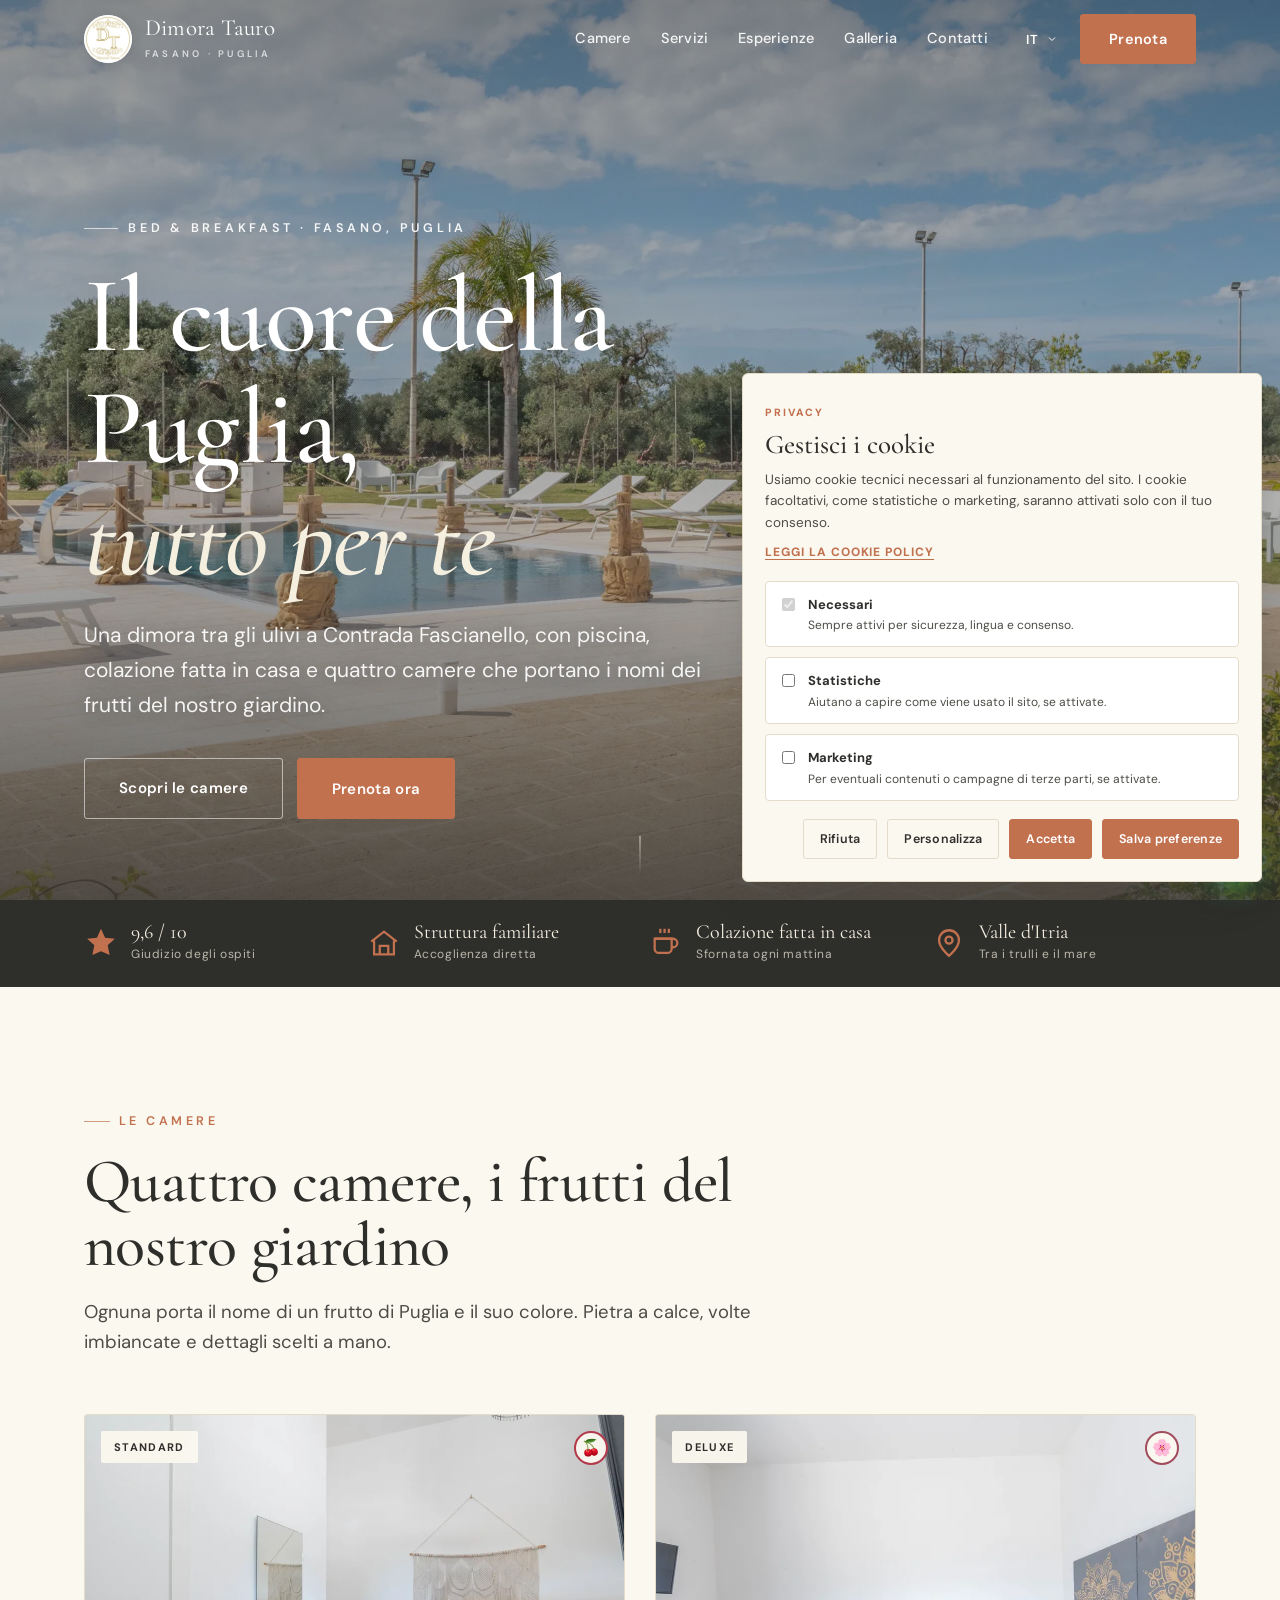
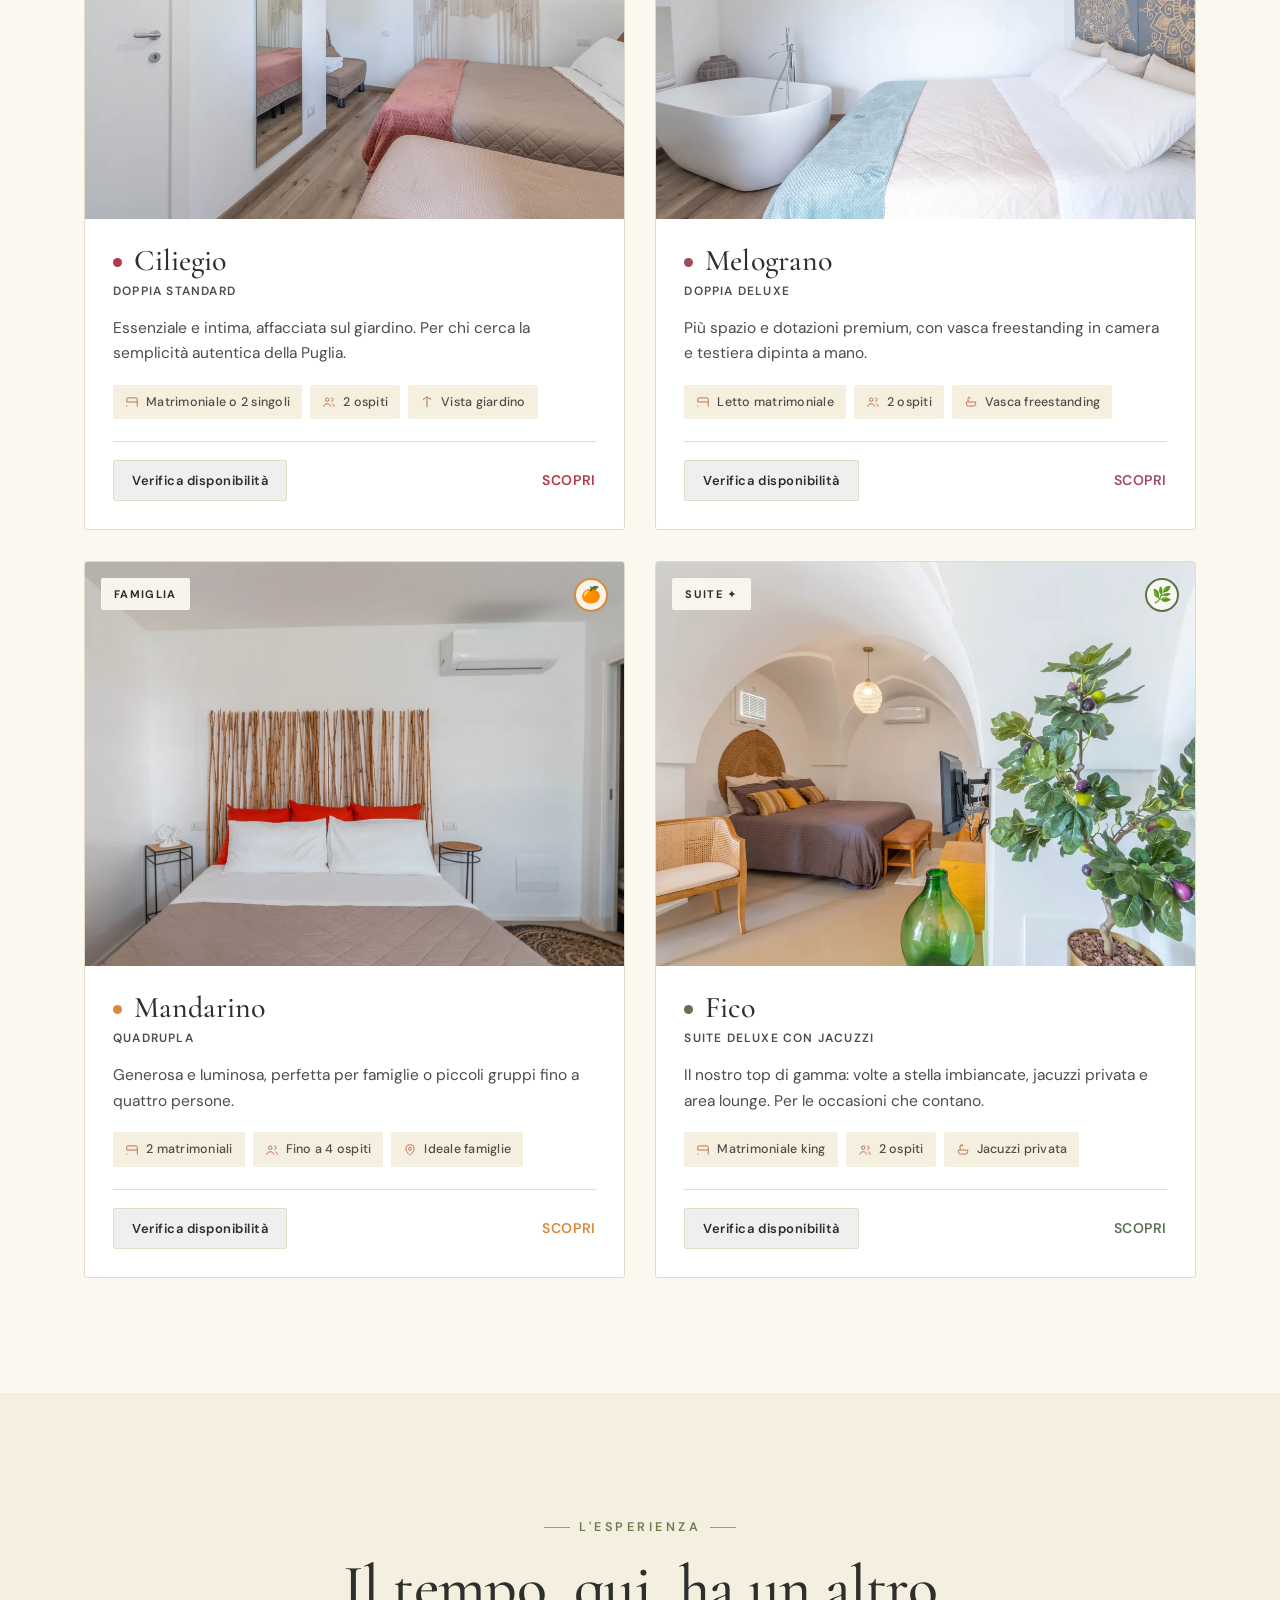
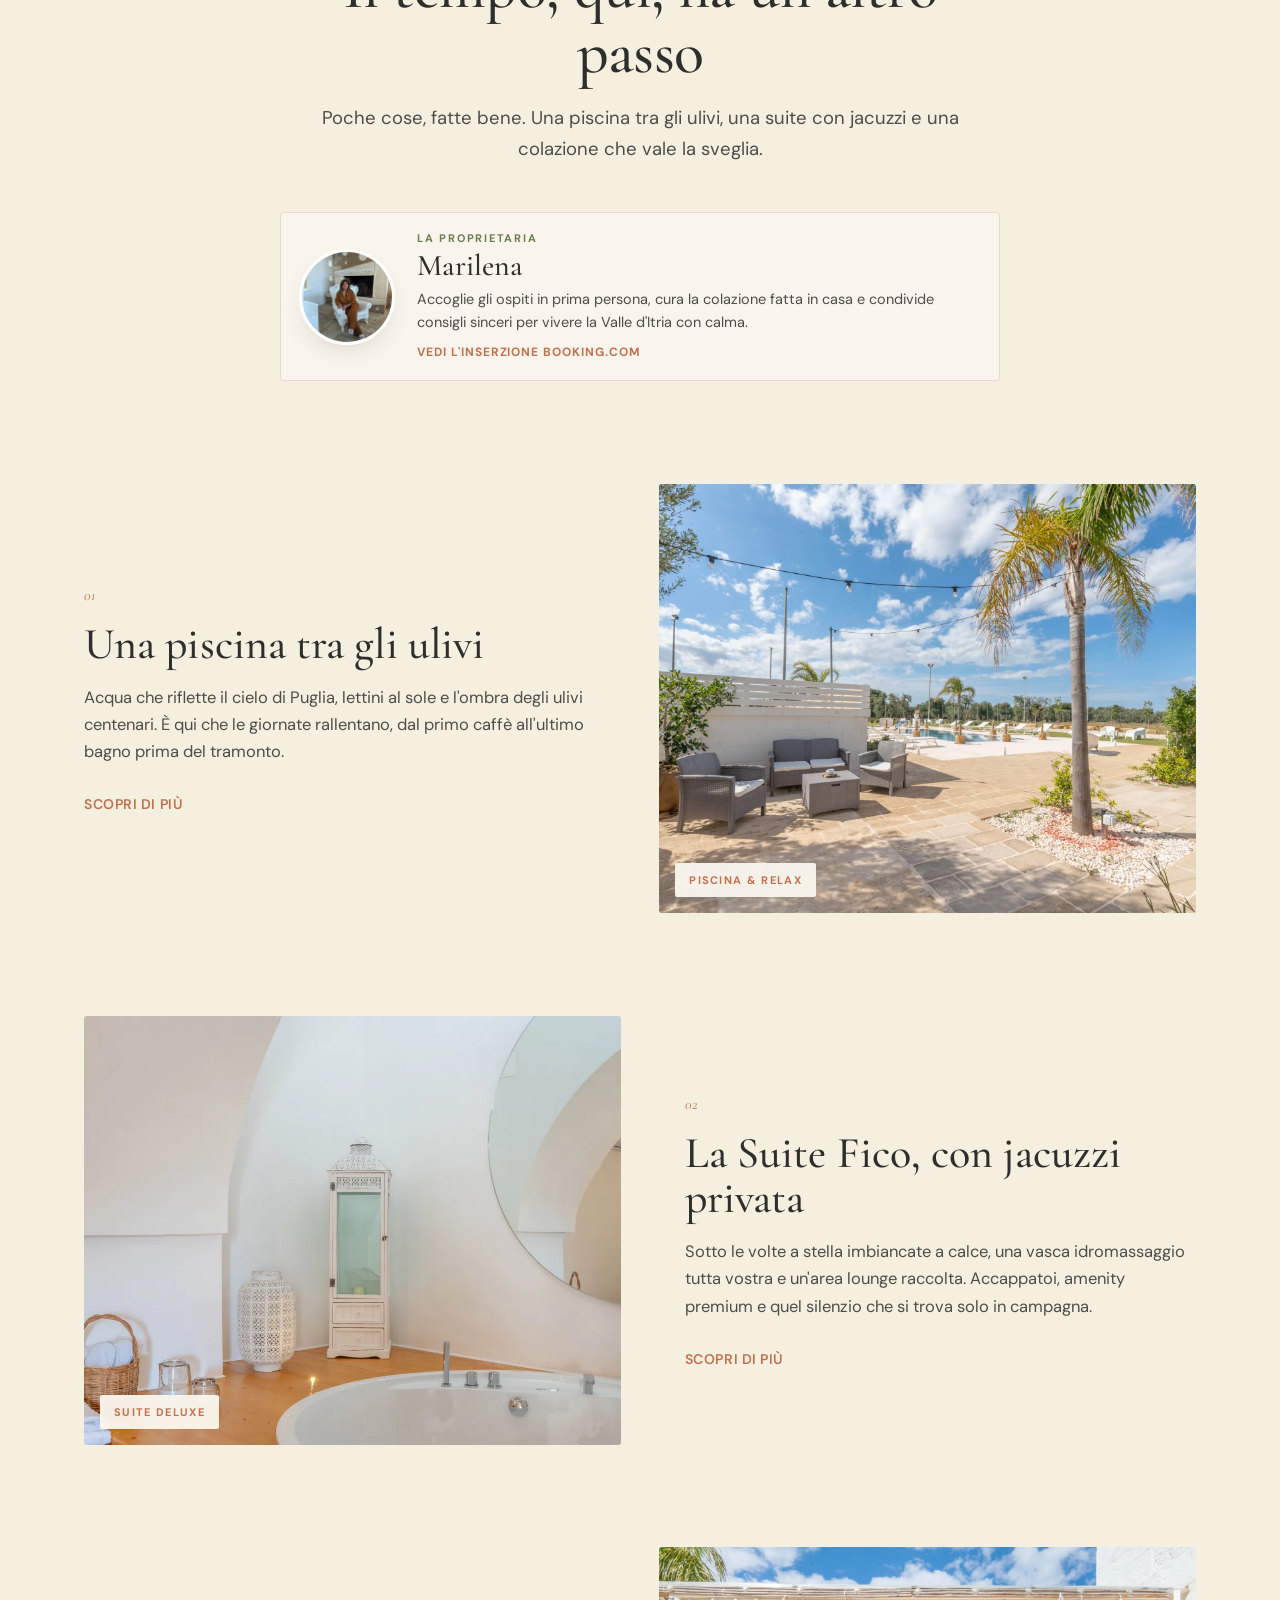
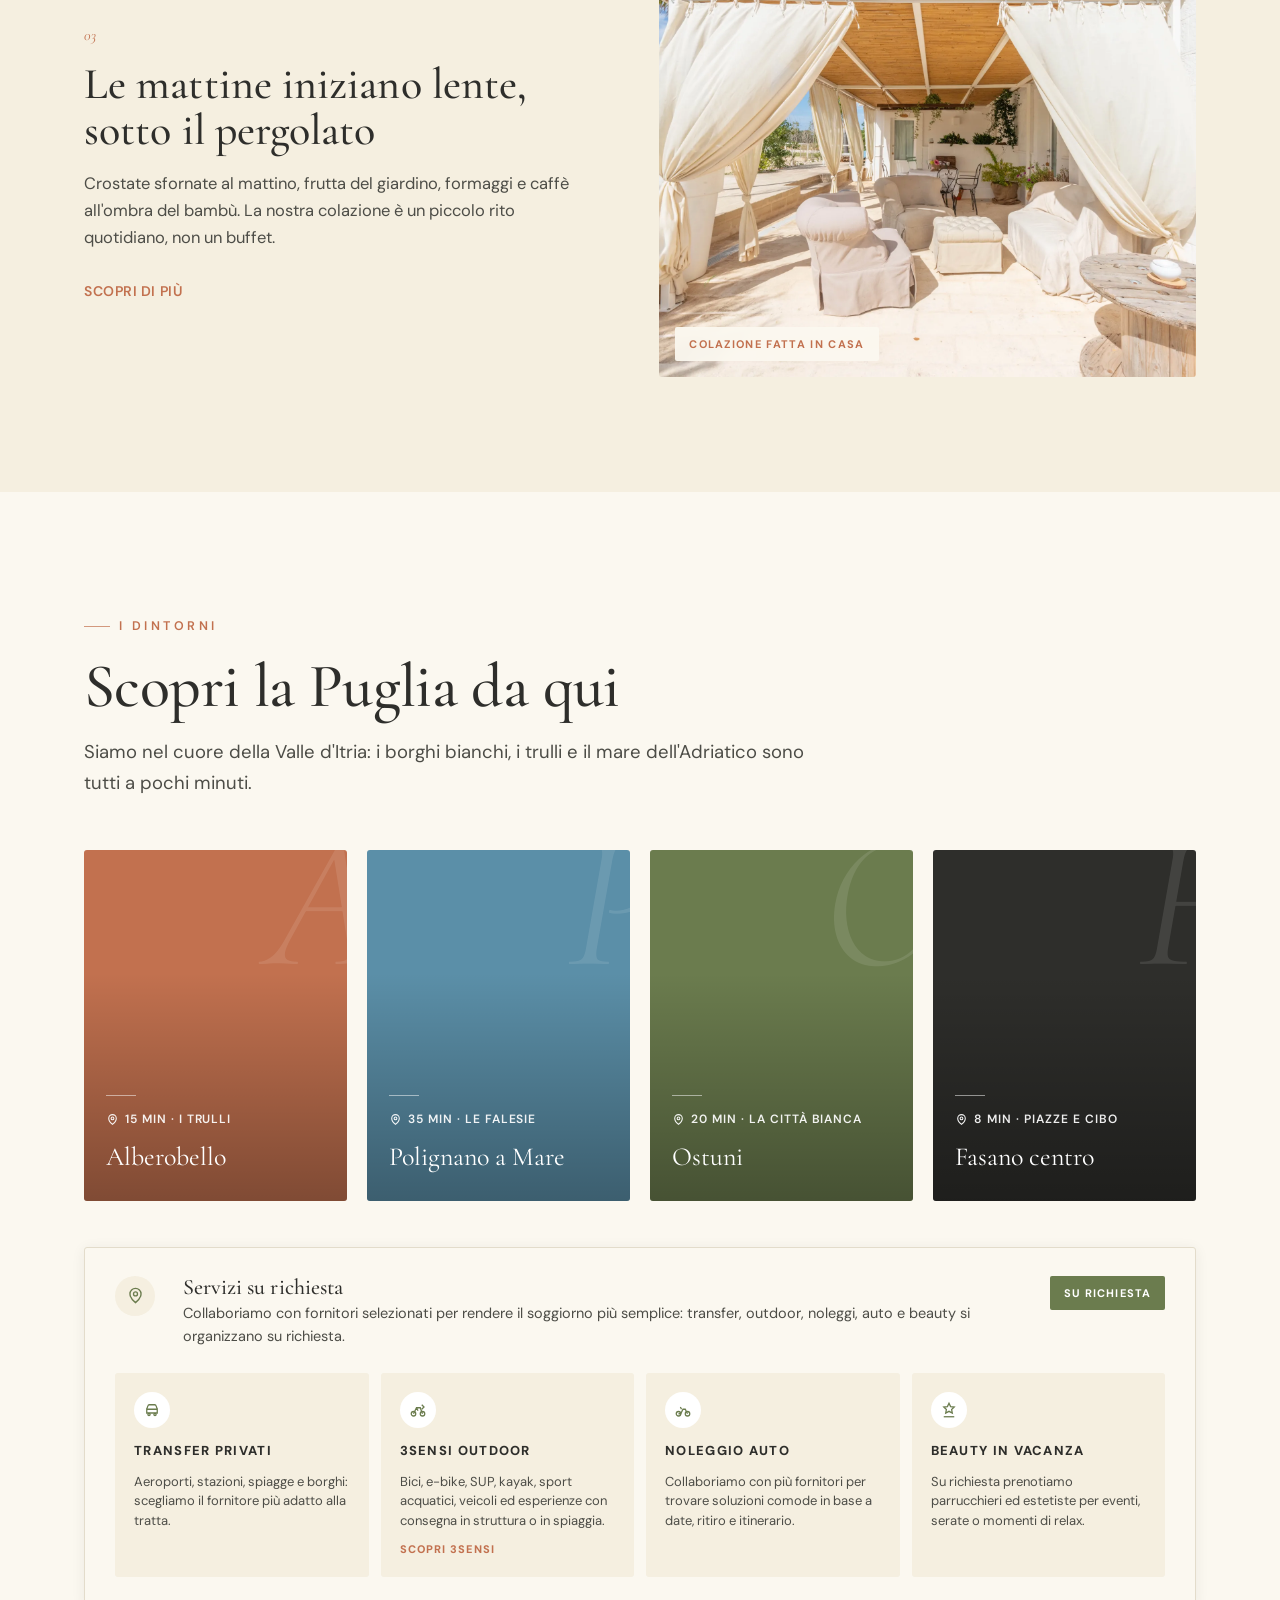
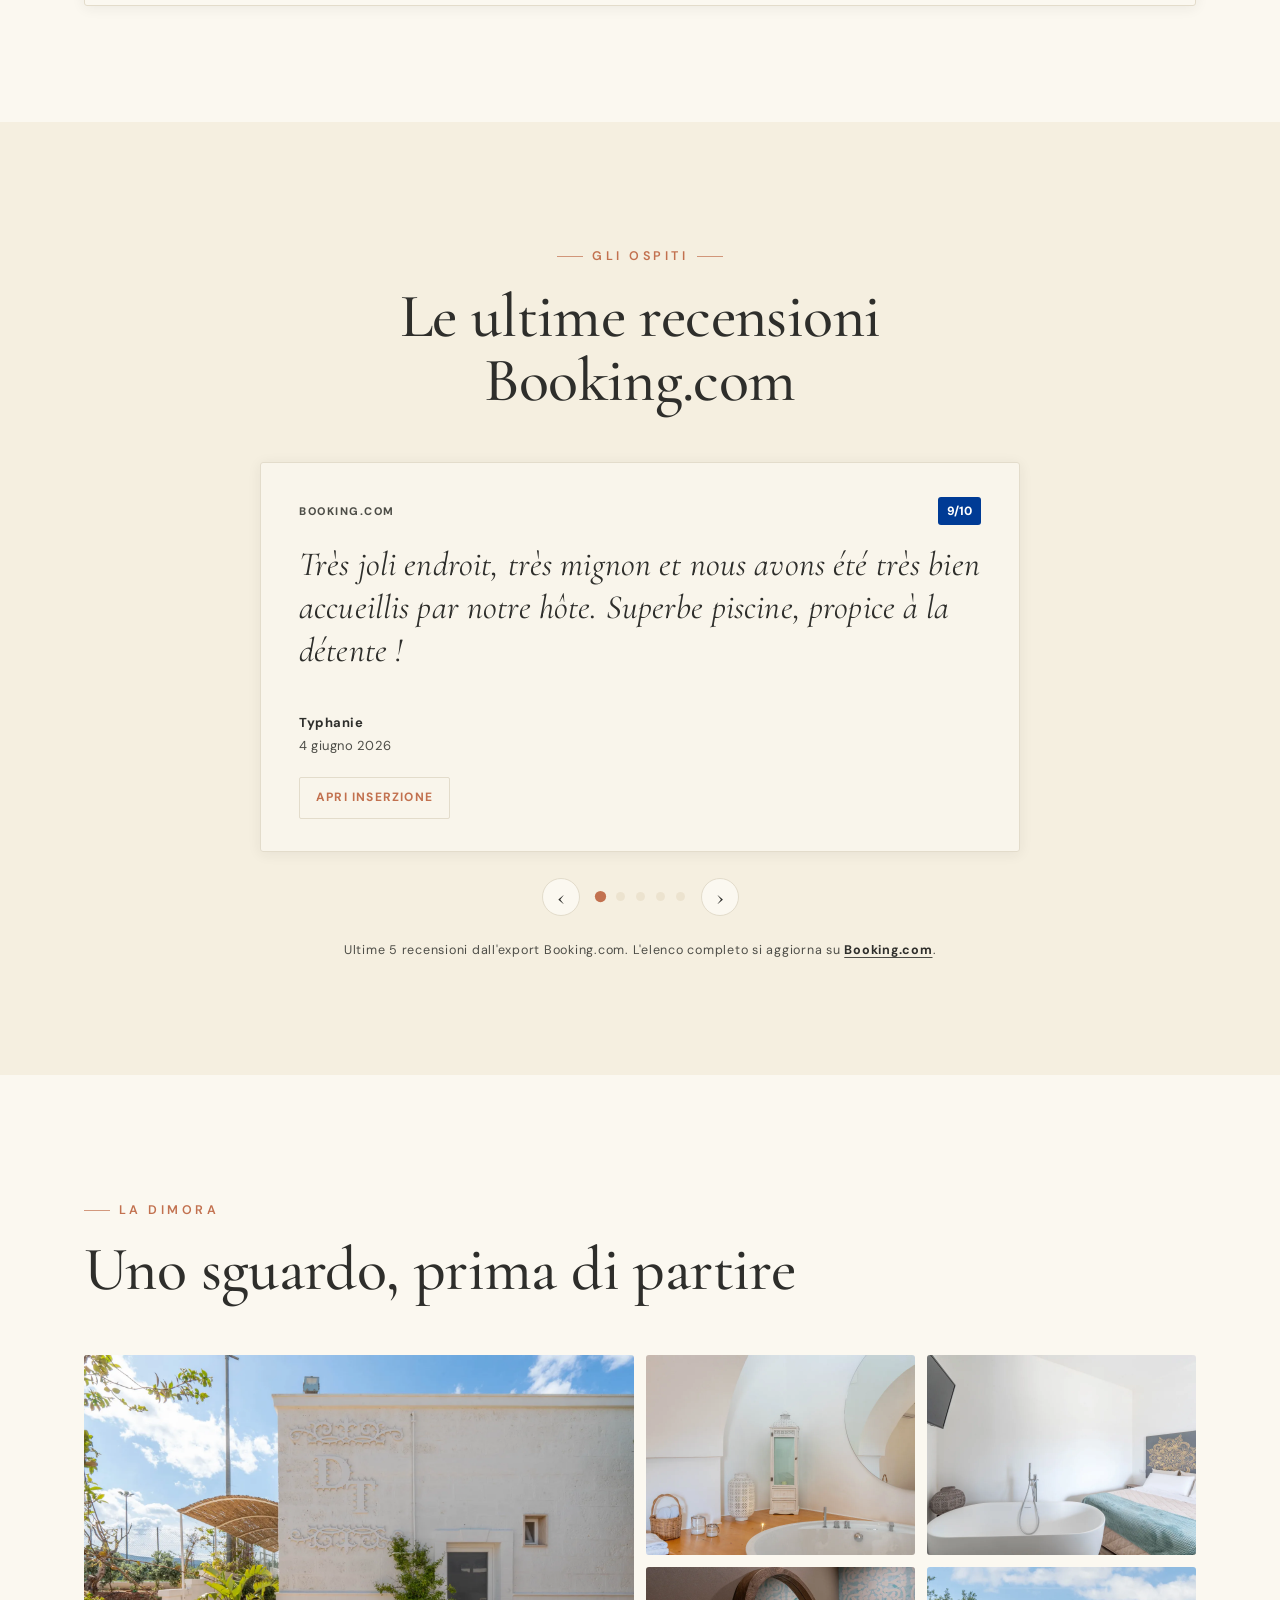
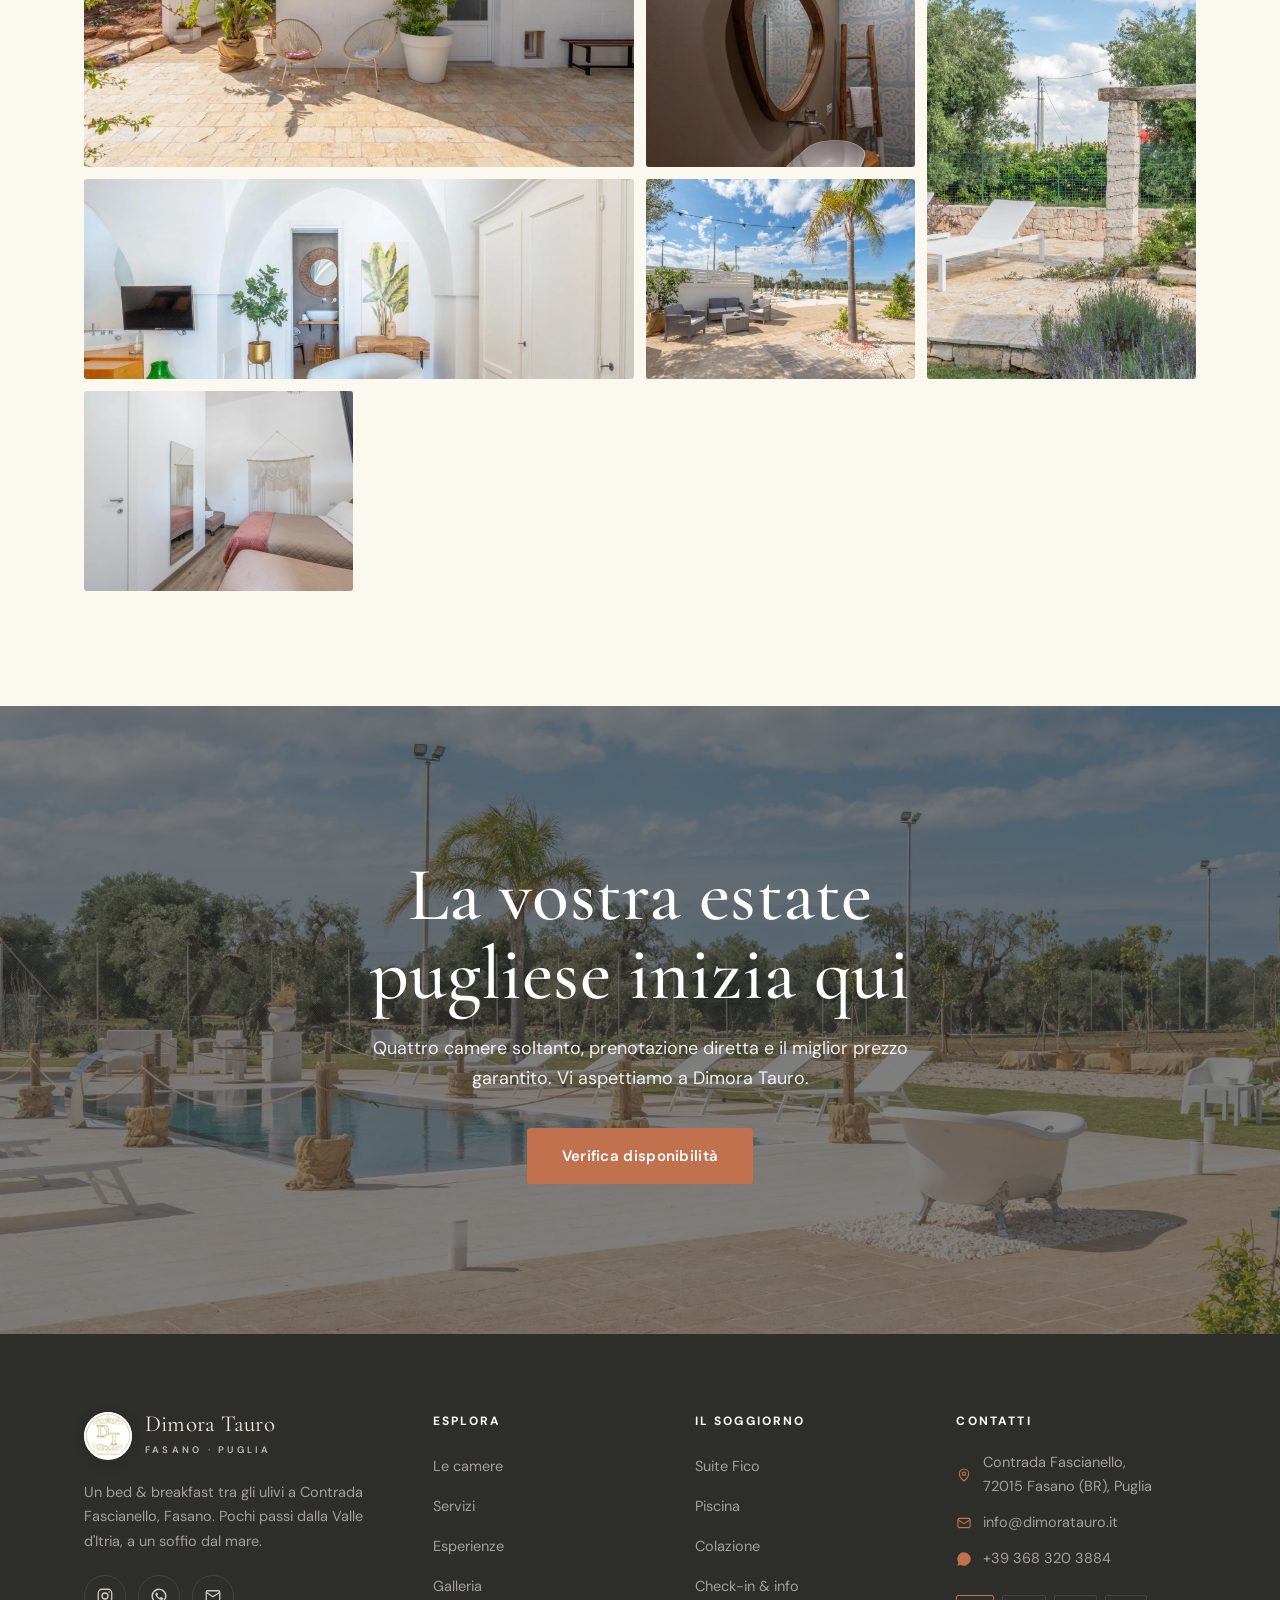
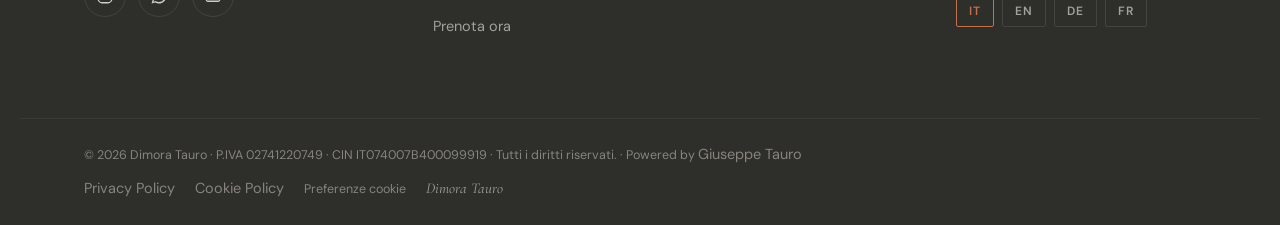
==== index.html @ bcb01597 "Update footer" ====
<!DOCTYPE html>
<html lang="it">
<head>
<meta charset="UTF-8">
<meta name="viewport" content="width=device-width, initial-scale=1.0">
<title data-i18n="meta.title">Dimora Tauro · B&B con piscina a Fasano, Puglia</title>
<meta name="description" content="Dimora Tauro: B&B con piscina a Fasano, Puglia, tra Valle d'Itria, trulli e mare. Camere eleganti, colazione fatta in casa e suite con jacuzzi.">
<meta name="robots" content="index,follow,max-image-preview:large">
<meta name="author" content="Dimora Tauro">
<link rel="canonical" href="https://www.dimoratauro.it/">
<link rel="alternate" hreflang="it" href="https://www.dimoratauro.it/">
<link rel="alternate" hreflang="en" href="https://www.dimoratauro.it/?lang=en">
<link rel="alternate" hreflang="de" href="https://www.dimoratauro.it/?lang=de">
<link rel="alternate" hreflang="fr" href="https://www.dimoratauro.it/?lang=fr">
<link rel="alternate" hreflang="x-default" href="https://www.dimoratauro.it/">
<meta property="og:type" content="website">
<meta property="og:site_name" content="Dimora Tauro">
<meta property="og:title" content="Dimora Tauro · B&B con piscina a Fasano, Puglia">
<meta property="og:description" content="B&B con piscina tra gli ulivi a Fasano, nel cuore della Valle d'Itria. Quattro camere, colazione fatta in casa e suite con jacuzzi.">
<meta property="og:url" content="https://www.dimoratauro.it/">
<meta property="og:image" content="https://www.dimoratauro.it/assets/img/pool-hero.webp">
<meta property="og:locale" content="it_IT">
<meta name="twitter:card" content="summary_large_image">
<meta name="twitter:title" content="Dimora Tauro · B&B con piscina a Fasano, Puglia">
<meta name="twitter:description" content="B&B con piscina tra gli ulivi a Fasano, nel cuore della Valle d'Itria.">
<meta name="twitter:image" content="https://www.dimoratauro.it/assets/img/pool-hero.webp">
<link rel="preconnect" href="https://fonts.googleapis.com">
<link rel="preconnect" href="https://fonts.gstatic.com" crossorigin>
<link href="https://fonts.googleapis.com/css2?family=Cormorant+Garamond:ital,wght@0,400;0,500;0,600;1,400;1,500&family=Playfair+Display:ital,wght@0,500;0,600;1,500&family=DM+Sans:opsz,wght@9..40,400;9..40,500;9..40,600;9..40,700&display=swap" rel="stylesheet">
<link rel="preload" as="image" href="assets/img/pool-hero.webp" type="image/webp">
<link rel="icon" type="image/png" href="assets/img/main-icon.png">
<link rel="apple-touch-icon" href="assets/img/main-icon.png">
<link rel="stylesheet" href="assets/styles.css">
<script type="application/ld+json">
{
  "@context": "https://schema.org",
  "@type": "BedAndBreakfast",
  "name": "Dimora Tauro",
  "url": "https://www.dimoratauro.it/",
  "image": "https://www.dimoratauro.it/assets/img/pool-hero.webp",
  "logo": "https://www.dimoratauro.it/assets/img/main-icon.webp",
  "description": "Bed & breakfast con piscina tra gli ulivi a Fasano, Puglia, vicino alla Valle d'Itria.",
  "telephone": "+393683203884",
  "email": "info@dimoratauro.it",
  "priceRange": "$$",
  "address": {
    "@type": "PostalAddress",
    "streetAddress": "Contrada Fascianello",
    "addressLocality": "Fasano",
    "addressRegion": "Puglia",
    "postalCode": "72015",
    "addressCountry": "IT"
  },
  "geo": {
    "@type": "GeoCoordinates",
    "latitude": 40.8545664,
    "longitude": 17.3571089
  },
  "amenityFeature": [
    {"@type":"LocationFeatureSpecification","name":"Piscina","value":true},
    {"@type":"LocationFeatureSpecification","name":"Colazione fatta in casa","value":true},
    {"@type":"LocationFeatureSpecification","name":"Suite con jacuzzi","value":true},
    {"@type":"LocationFeatureSpecification","name":"Parcheggio","value":true}
  ],
  "sameAs": [
    "https://www.booking.com/hotel/it/dimora-tauro-provincia-di-brindisi.it.html",
    "https://www.google.com/maps/place/Dimora+Tauro+B%26B/"
  ]
}
</script>
</head>
<body data-hero="slideshow">

<!-- ============ HEADER ============ -->
<header class="head" id="head">
  <div class="wrap head__in">
    <a href="#top" class="brand" aria-label="Dimora Tauro">
      <span class="brand__mark brand__mark--logo" aria-hidden="true"><img src="assets/img/main-icon.webp" alt=""><span>DT</span></span>
      <span><span class="brand__name">Dimora Tauro</span><span class="brand__sub">Fasano · Puglia</span></span>
    </a>
    <nav class="nav" aria-label="Principale">
      <a class="nav__link" href="#camere" data-i18n="nav.rooms">Camere</a>
      <a class="nav__link" href="#servizi" data-i18n="nav.services">Servizi</a>
      <a class="nav__link" href="#esperienze" data-i18n="nav.experiences">Esperienze</a>
      <a class="nav__link" href="#galleria" data-i18n="nav.gallery">Galleria</a>
      <a class="nav__link" href="#contatti" data-i18n="nav.contact">Contatti</a>
    </nav>
    <div class="head__right">
      <div class="lang" id="lang">
        <button class="lang__btn" id="langBtn" aria-haspopup="true" aria-expanded="false">
          <span id="langCur">IT</span>
          <svg viewBox="0 0 24 24" fill="none" stroke="currentColor" stroke-width="2"><polyline points="6 9 12 15 18 9"/></svg>
        </button>
        <div class="lang__menu" id="langMenu" role="menu"></div>
      </div>
      <button class="btn btn--fill" data-open-booking data-i18n="cta.book">Prenota</button>
      <button class="burger" id="burger" aria-label="Menu"><span></span><span></span><span></span></button>
    </div>
  </div>
</header>

<!-- ============ MOBILE DRAWER ============ -->
<div class="drawer" id="drawer">
  <div class="drawer__scrim" data-close-drawer></div>
  <div class="drawer__panel">
    <button class="drawer__x" data-close-drawer aria-label="Chiudi">
      <svg viewBox="0 0 24 24" fill="none" stroke="currentColor" stroke-width="2"><line x1="18" y1="6" x2="6" y2="18"/><line x1="6" y1="6" x2="18" y2="18"/></svg>
    </button>
    <a href="#camere" data-close-drawer data-i18n="nav.rooms">Camere</a>
    <a href="#servizi" data-close-drawer data-i18n="nav.services">Servizi</a>
    <a href="#esperienze" data-close-drawer data-i18n="nav.experiences">Esperienze</a>
    <a href="#galleria" data-close-drawer data-i18n="nav.gallery">Galleria</a>
    <a href="#contatti" data-close-drawer data-i18n="nav.contact">Contatti</a>
    <button class="btn btn--fill btn--wide" data-open-booking data-i18n="cta.bookNow">Prenota ora</button>
    <div class="drawer__lang" id="drawerLang"></div>
  </div>
</div>

<!-- ============ HERO ============ -->
<section class="hero" id="top">
  <div class="hero__media" id="heroMedia">
    <div class="hero__slide is-active"><img src="assets/img/pool-hero.webp" alt="Piscina tra gli ulivi a Dimora Tauro" fetchpriority="high"></div>
    <div class="hero__slide"><img src="assets/img/fico-living.webp" alt="Suite Fico con volte a stella" loading="lazy"></div>
    <div class="hero__slide"><img src="assets/img/garden-loungers.webp" alt="Lettini tra lavanda e ulivi" loading="lazy"></div>
    <div class="hero__slide"><img src="assets/img/patio-lounge.webp" alt="Salotto sotto il pergolato" loading="lazy"></div>
  </div>
  <div class="hero__scrim"></div>
  <div class="hero__grain"></div>
  <div class="wrap hero__in">
    <span class="hero__eyebrow" data-i18n="hero.eyebrow">Bed & Breakfast · Fasano, Puglia</span>
    <h1 data-i18n-html="hero.title">Il cuore della Puglia,<br><em>tutto per te</em></h1>
    <p class="hero__sub" data-i18n="hero.sub">Una dimora tra gli ulivi a Contrada Fascianello, con piscina, colazione fatta in casa e quattro camere che portano i nomi dei frutti del nostro giardino.</p>
    <div class="hero__cta">
      <a href="#camere" class="btn btn--ghost btn--lg" data-i18n="cta.discoverRooms">Scopri le camere</a>
      <button class="btn btn--fill btn--lg" data-open-booking data-i18n="cta.bookNow">Prenota ora</button>
    </div>
  </div>
  <div class="hero__dots" id="heroDots"></div>
  <div class="scrollcue"><span></span></div>
</section>

<!-- ============ TRUST STRIP ============ -->
<section class="trust">
  <div class="wrap trust__in">
    <div class="trust__item">
      <span class="trust__ic"><svg viewBox="0 0 24 24" fill="currentColor"><path d="M12 2l2.9 6.3 6.9.7-5.1 4.6 1.4 6.8L12 17.8 5.9 20.4l1.4-6.8L2.2 9l6.9-.7z"/></svg></span>
      <span><span class="trust__t" data-i18n="trust.rating.t">9,6 / 10</span><span class="trust__d" data-i18n="trust.rating.d">Giudizio degli ospiti</span></span>
    </div>
    <div class="trust__item">
      <span class="trust__ic"><svg viewBox="0 0 24 24" fill="none" stroke="currentColor" stroke-width="1.6"><path d="M3 11l9-7 9 7"/><path d="M5 10v10h14V10"/><path d="M9 20v-6h6v6"/></svg></span>
      <span><span class="trust__t" data-i18n="trust.family.t">Struttura familiare</span><span class="trust__d" data-i18n="trust.family.d">Accoglienza diretta</span></span>
    </div>
    <div class="trust__item">
      <span class="trust__ic"><svg viewBox="0 0 24 24" fill="none" stroke="currentColor" stroke-width="1.6"><path d="M4 9h13a3 3 0 0 1 0 6h-1"/><path d="M4 9v7a3 3 0 0 0 3 3h6a3 3 0 0 0 3-3V9z"/><path d="M8 2v3M11 2v3M14 2v3"/></svg></span>
      <span><span class="trust__t" data-i18n="trust.breakfast.t">Colazione fatta in casa</span><span class="trust__d" data-i18n="trust.breakfast.d">Sfornata ogni mattina</span></span>
    </div>
    <div class="trust__item">
      <span class="trust__ic"><svg viewBox="0 0 24 24" fill="none" stroke="currentColor" stroke-width="1.6"><path d="M12 21s-7-5.7-7-11a7 7 0 0 1 14 0c0 5.3-7 11-7 11z"/><circle cx="12" cy="10" r="2.5"/></svg></span>
      <span><span class="trust__t" data-i18n="trust.location.t">Valle d'Itria</span><span class="trust__d" data-i18n="trust.location.d">Tra i trulli e il mare</span></span>
    </div>
  </div>
</section>

<!-- ============ ROOMS ============ -->
<section class="sec sec--paper" id="camere">
  <div class="wrap">
    <div class="sec-head reveal">
      <span class="eyebrow" data-i18n="rooms.eyebrow">Le camere</span>
      <h2 data-i18n="rooms.title">Quattro camere, i frutti del nostro giardino</h2>
      <p data-i18n="rooms.intro">Ognuna porta il nome di un frutto di Puglia e il suo colore.</p>
    </div>
    <div class="rooms__grid">
      <!-- Ciliegio -->
      <article class="room reveal" style="--rc:#B23A4A">
        <div class="room__media">
          <img src="assets/img/ciliegio.webp" alt="Camera Ciliegio" loading="lazy">
          <span class="room__badge" data-i18n="room.ciliegio.badge">Standard</span>
          <span class="room__fruit">🍒</span>
        </div>
        <div class="room__body">
          <h3 class="room__name"><span class="room__dot"></span><span data-i18n="room.ciliegio.name">Ciliegio</span></h3>
          <div class="room__type" data-i18n="room.ciliegio.type">Doppia Standard</div>
          <p class="room__desc" data-i18n="room.ciliegio.desc">Essenziale e intima, affacciata sul giardino.</p>
          <div class="room__meta">
            <span class="chip"><svg viewBox="0 0 24 24" fill="none" stroke="currentColor" stroke-width="1.7"><path d="M3 12V7a2 2 0 0 1 2-2h14a2 2 0 0 1 2 2v5"/><path d="M3 12h18v6"/><path d="M3 18v2M21 18v2"/></svg><span data-i18n="room.ciliegio.bed">Matrimoniale o 2 singoli</span></span>
            <span class="chip"><svg viewBox="0 0 24 24" fill="none" stroke="currentColor" stroke-width="1.7"><circle cx="9" cy="8" r="3"/><path d="M3 20c0-3 3-5 6-5s6 2 6 5"/><path d="M16 5a3 3 0 0 1 0 6M21 20c0-2.5-1.5-4-3.5-4.7"/></svg><span data-i18n="room.ciliegio.guests">2 ospiti</span></span>
            <span class="chip"><svg viewBox="0 0 24 24" fill="none" stroke="currentColor" stroke-width="1.7"><path d="M12 3v18M5 8l7-5 7 5"/></svg><span data-i18n="room.ciliegio.special">Vista giardino</span></span>
          </div>
          <div class="room__foot">
            <button class="room__cta" data-open-booking="ciliegio" data-i18n="rooms.cta">Verifica disponibilità</button>
            <span class="link-arrow" data-i18n="rooms.see">Scopri</span>
          </div>
        </div>
      </article>
      <!-- Melograno -->
      <article class="room reveal" style="--rc:#A14C5C">
        <div class="room__media">
          <img src="assets/img/melograno.webp" alt="Camera Melograno" loading="lazy">
          <span class="room__badge" data-i18n="room.melograno.badge">Deluxe</span>
          <span class="room__fruit">🌸</span>
        </div>
        <div class="room__body">
          <h3 class="room__name"><span class="room__dot"></span><span data-i18n="room.melograno.name">Melograno</span></h3>
          <div class="room__type" data-i18n="room.melograno.type">Doppia Deluxe</div>
          <p class="room__desc" data-i18n="room.melograno.desc">Più spazio e dotazioni premium, con vasca freestanding in camera.</p>
          <div class="room__meta">
            <span class="chip"><svg viewBox="0 0 24 24" fill="none" stroke="currentColor" stroke-width="1.7"><path d="M3 12V7a2 2 0 0 1 2-2h14a2 2 0 0 1 2 2v5"/><path d="M3 12h18v6"/><path d="M3 18v2M21 18v2"/></svg><span data-i18n="room.melograno.bed">Letto matrimoniale</span></span>
            <span class="chip"><svg viewBox="0 0 24 24" fill="none" stroke="currentColor" stroke-width="1.7"><circle cx="9" cy="8" r="3"/><path d="M3 20c0-3 3-5 6-5s6 2 6 5"/><path d="M16 5a3 3 0 0 1 0 6M21 20c0-2.5-1.5-4-3.5-4.7"/></svg><span data-i18n="room.melograno.guests">2 ospiti</span></span>
            <span class="chip"><svg viewBox="0 0 24 24" fill="none" stroke="currentColor" stroke-width="1.7"><path d="M4 12h16v3a4 4 0 0 1-4 4H8a4 4 0 0 1-4-4z"/><path d="M7 12V6a2 2 0 0 1 4 0"/></svg><span data-i18n="room.melograno.special">Vasca freestanding</span></span>
          </div>
          <div class="room__foot">
            <button class="room__cta" data-open-booking="melograno" data-i18n="rooms.cta">Verifica disponibilità</button>
            <span class="link-arrow" data-i18n="rooms.see">Scopri</span>
          </div>
        </div>
      </article>
      <!-- Mandarino -->
      <article class="room reveal" style="--rc:#D98A3D">
        <div class="room__media">
          <img src="assets/img/mandarino.webp" alt="Camera Mandarino" loading="lazy">
          <span class="room__badge" data-i18n="room.mandarino.badge">Famiglia</span>
          <span class="room__fruit">🍊</span>
        </div>
        <div class="room__body">
          <h3 class="room__name"><span class="room__dot"></span><span data-i18n="room.mandarino.name">Mandarino</span></h3>
          <div class="room__type" data-i18n="room.mandarino.type">Quadrupla</div>
          <p class="room__desc" data-i18n="room.mandarino.desc">Generosa e luminosa, perfetta per famiglie o piccoli gruppi.</p>
          <div class="room__meta">
            <span class="chip"><svg viewBox="0 0 24 24" fill="none" stroke="currentColor" stroke-width="1.7"><path d="M3 12V7a2 2 0 0 1 2-2h14a2 2 0 0 1 2 2v5"/><path d="M3 12h18v6"/><path d="M3 18v2M21 18v2"/></svg><span data-i18n="room.mandarino.bed">2 matrimoniali</span></span>
            <span class="chip"><svg viewBox="0 0 24 24" fill="none" stroke="currentColor" stroke-width="1.7"><circle cx="9" cy="8" r="3"/><path d="M3 20c0-3 3-5 6-5s6 2 6 5"/><path d="M16 5a3 3 0 0 1 0 6M21 20c0-2.5-1.5-4-3.5-4.7"/></svg><span data-i18n="room.mandarino.guests">Fino a 4 ospiti</span></span>
            <span class="chip"><svg viewBox="0 0 24 24" fill="none" stroke="currentColor" stroke-width="1.7"><path d="M12 21s-7-5.7-7-11a7 7 0 0 1 14 0c0 5.3-7 11-7 11z"/><circle cx="12" cy="10" r="2.5"/></svg><span data-i18n="room.mandarino.special">Ideale famiglie</span></span>
          </div>
          <div class="room__foot">
            <button class="room__cta" data-open-booking="mandarino" data-i18n="rooms.cta">Verifica disponibilità</button>
            <span class="link-arrow" data-i18n="rooms.see">Scopri</span>
          </div>
        </div>
      </article>
      <!-- Fico -->
      <article class="room reveal" style="--rc:#5E7150">
        <div class="room__media">
          <img src="assets/img/fico.webp" alt="Suite Fico con jacuzzi" loading="lazy">
          <span class="room__badge" data-i18n="room.fico.badge">Suite ✦</span>
          <span class="room__fruit">🌿</span>
        </div>
        <div class="room__body">
          <h3 class="room__name"><span class="room__dot"></span><span data-i18n="room.fico.name">Fico</span></h3>
          <div class="room__type" data-i18n="room.fico.type">Suite Deluxe con Jacuzzi</div>
          <p class="room__desc" data-i18n="room.fico.desc">Il nostro top di gamma: volte a stella, jacuzzi privata e area lounge.</p>
          <div class="room__meta">
            <span class="chip"><svg viewBox="0 0 24 24" fill="none" stroke="currentColor" stroke-width="1.7"><path d="M3 12V7a2 2 0 0 1 2-2h14a2 2 0 0 1 2 2v5"/><path d="M3 12h18v6"/><path d="M3 18v2M21 18v2"/></svg><span data-i18n="room.fico.bed">Matrimoniale king</span></span>
            <span class="chip"><svg viewBox="0 0 24 24" fill="none" stroke="currentColor" stroke-width="1.7"><circle cx="9" cy="8" r="3"/><path d="M3 20c0-3 3-5 6-5s6 2 6 5"/><path d="M16 5a3 3 0 0 1 0 6M21 20c0-2.5-1.5-4-3.5-4.7"/></svg><span data-i18n="room.fico.guests">2 ospiti</span></span>
            <span class="chip"><svg viewBox="0 0 24 24" fill="none" stroke="currentColor" stroke-width="1.7"><path d="M4 12h16v3a4 4 0 0 1-4 4H8a4 4 0 0 1-4-4z"/><path d="M7 12V6a2 2 0 0 1 4 0"/><circle cx="8" cy="4" r=".6" fill="currentColor"/><circle cx="11" cy="3.4" r=".6" fill="currentColor"/></svg><span data-i18n="room.fico.special">Jacuzzi privata</span></span>
          </div>
          <div class="room__foot">
            <button class="room__cta" data-open-booking="fico" data-i18n="rooms.cta">Verifica disponibilità</button>
            <span class="link-arrow" data-i18n="rooms.see">Scopri</span>
          </div>
        </div>
      </article>
    </div>
  </div>
</section>

<!-- ============ SERVICES ============ -->
<section class="sec sec--cream" id="servizi">
  <div class="wrap">
    <div class="sec-head center reveal">
      <span class="eyebrow olive center" data-i18n="services.eyebrow">L'esperienza</span>
      <h2 data-i18n="services.title">Il tempo, qui, ha un altro passo</h2>
      <p data-i18n="services.intro">Poche cose, fatte bene.</p>
    </div>
    <div class="feat-stack">
      <div class="host-card reveal">
        <img src="assets/img/marilena.webp" alt="Marilena, proprietaria di Dimora Tauro" loading="lazy">
        <div class="host-card__body">
          <span class="host-card__eyebrow" data-i18n="owner.eyebrow">La proprietaria</span>
          <h3 data-i18n="owner.title">Marilena</h3>
          <p data-i18n="owner.desc">Accoglie gli ospiti in prima persona, cura la colazione fatta in casa e condivide consigli sinceri per vivere la Valle d'Itria con calma.</p>
          <a href="https://www.booking.com/hotel/it/dimora-tauro-provincia-di-brindisi.it.html" target="_blank" rel="noopener" data-i18n="owner.listing">Vedi l'inserzione Booking.com</a>
        </div>
      </div>
      <div class="feat__row reveal">
        <div class="feat__media"><img src="assets/img/pool-lounge.webp" alt="Piscina tra gli ulivi"><span class="feat__tag" data-i18n="serv.pool.tag">Piscina & relax</span></div>
        <div class="feat__txt">
          <span class="feat__num" data-i18n="serv.pool.num">01</span>
          <h3 data-i18n="serv.pool.title">Una piscina tra gli ulivi</h3>
          <p data-i18n="serv.pool.desc">Acqua che riflette il cielo di Puglia, lettini al sole e l'ombra degli ulivi centenari.</p>
          <a class="link-arrow" data-open-booking data-i18n="serv.more">Scopri di più <svg viewBox="0 0 24 24" fill="none" stroke="currentColor" stroke-width="2"><line x1="5" y1="12" x2="19" y2="12"/><polyline points="12 5 19 12 12 19"/></svg></a>
        </div>
      </div>
      <div class="feat__row reveal">
        <div class="feat__media"><img src="assets/img/fico-jacuzzi.webp" alt="Suite Fico con jacuzzi privata"><span class="feat__tag" data-i18n="serv.fico.tag">Suite Deluxe</span></div>
        <div class="feat__txt">
          <span class="feat__num" data-i18n="serv.fico.num">02</span>
          <h3 data-i18n="serv.fico.title">La Suite Fico, con jacuzzi privata</h3>
          <p data-i18n="serv.fico.desc">Sotto le volte a stella imbiancate a calce, una vasca idromassaggio tutta vostra.</p>
          <a class="link-arrow" data-open-booking="fico" data-i18n="serv.more">Scopri di più <svg viewBox="0 0 24 24" fill="none" stroke="currentColor" stroke-width="2"><line x1="5" y1="12" x2="19" y2="12"/><polyline points="12 5 19 12 12 19"/></svg></a>
        </div>
      </div>
      <div class="feat__row reveal">
        <div class="feat__media"><img src="assets/img/patio-lounge.webp" alt="Colazione sotto il pergolato"><span class="feat__tag" data-i18n="serv.bk.tag">Colazione fatta in casa</span></div>
        <div class="feat__txt">
          <span class="feat__num" data-i18n="serv.bk.num">03</span>
          <h3 data-i18n="serv.bk.title">Le mattine iniziano lente, sotto il pergolato</h3>
          <p data-i18n="serv.bk.desc">Crostate sfornate al mattino, frutta del giardino e caffè all'ombra del bambù.</p>
          <a class="link-arrow" href="#galleria" data-i18n="serv.more">Scopri di più <svg viewBox="0 0 24 24" fill="none" stroke="currentColor" stroke-width="2"><line x1="5" y1="12" x2="19" y2="12"/><polyline points="12 5 19 12 12 19"/></svg></a>
        </div>
      </div>
    </div>
  </div>
</section>

<!-- ============ ESPERIENZE ============ -->
<section class="sec sec--paper" id="esperienze">
  <div class="wrap">
    <div class="sec-head reveal">
      <span class="eyebrow" data-i18n="exp.eyebrow">I dintorni</span>
      <h2 data-i18n="exp.title">Scopri la Puglia da qui</h2>
      <p data-i18n="exp.intro">Siamo nel cuore della Valle d'Itria.</p>
    </div>
    <div class="exp__grid">
      <a class="exp reveal" data-init="A" style="--xc:#C2714F" href="https://maps.google.com/?q=Alberobello" target="_blank" rel="noopener">
        <div class="exp__b"><div class="exp__line"></div>
          <div class="exp__dist"><svg viewBox="0 0 24 24" fill="none" stroke="currentColor" stroke-width="2"><path d="M12 21s-7-5.7-7-11a7 7 0 0 1 14 0c0 5.3-7 11-7 11z"/><circle cx="12" cy="10" r="2.5"/></svg><span data-i18n="exp.alberobello.dist">15 min · i trulli</span></div>
          <div class="exp__name" data-i18n="exp.alberobello.name">Alberobello</div>
        </div>
      </a>
      <a class="exp reveal" data-init="P" style="--xc:#5B8FA8" href="https://maps.google.com/?q=Polignano+a+Mare" target="_blank" rel="noopener">
        <div class="exp__b"><div class="exp__line"></div>
          <div class="exp__dist"><svg viewBox="0 0 24 24" fill="none" stroke="currentColor" stroke-width="2"><path d="M12 21s-7-5.7-7-11a7 7 0 0 1 14 0c0 5.3-7 11-7 11z"/><circle cx="12" cy="10" r="2.5"/></svg><span data-i18n="exp.polignano.dist">35 min · le falesie</span></div>
          <div class="exp__name" data-i18n="exp.polignano.name">Polignano a Mare</div>
        </div>
      </a>
      <a class="exp reveal" data-init="O" style="--xc:#6B7C4E" href="https://maps.google.com/?q=Ostuni" target="_blank" rel="noopener">
        <div class="exp__b"><div class="exp__line"></div>
          <div class="exp__dist"><svg viewBox="0 0 24 24" fill="none" stroke="currentColor" stroke-width="2"><path d="M12 21s-7-5.7-7-11a7 7 0 0 1 14 0c0 5.3-7 11-7 11z"/><circle cx="12" cy="10" r="2.5"/></svg><span data-i18n="exp.ostuni.dist">20 min · la città bianca</span></div>
          <div class="exp__name" data-i18n="exp.ostuni.name">Ostuni</div>
        </div>
      </a>
      <a class="exp reveal" data-init="F" style="--xc:#2E2E2B" href="https://maps.google.com/?q=Fasano" target="_blank" rel="noopener">
        <div class="exp__b"><div class="exp__line"></div>
          <div class="exp__dist"><svg viewBox="0 0 24 24" fill="none" stroke="currentColor" stroke-width="2"><path d="M12 21s-7-5.7-7-11a7 7 0 0 1 14 0c0 5.3-7 11-7 11z"/><circle cx="12" cy="10" r="2.5"/></svg><span data-i18n="exp.fasano.dist">8 min · piazze e cibo</span></div>
          <div class="exp__name" data-i18n="exp.fasano.name">Fasano centro</div>
        </div>
      </a>
    </div>
    <div class="exp__soon reveal">
      <span class="lock"><svg viewBox="0 0 24 24" fill="none" stroke="currentColor" stroke-width="1.7"><path d="M12 21s-7-5.7-7-11a7 7 0 0 1 14 0c0 5.3-7 11-7 11z"/><circle cx="12" cy="10" r="2.5"/></svg></span>
      <div class="exp__soon-copy">
        <h4 data-i18n="exp.soon.title">Servizi su richiesta</h4>
        <p data-i18n="exp.soon.desc">Transfer, experience, noleggio auto e servizi beauty: li organizziamo su richiesta con fornitori selezionati.</p>
      </div>
      <span class="badge" data-i18n="exp.soon.badge">Su richiesta</span>
      <div class="exp__service-grid">
        <article class="exp__service">
          <span class="exp__service-ic"><svg viewBox="0 0 24 24" fill="none" stroke="currentColor" stroke-width="1.7"><path d="M5 11l1.5-4.5A2 2 0 0 1 8.4 5h7.2a2 2 0 0 1 1.9 1.5L19 11"/><path d="M5 11h14v5H5z"/><circle cx="8" cy="18" r="1.5"/><circle cx="16" cy="18" r="1.5"/></svg></span>
          <h5 data-i18n="exp.service.transfer.title">Transfer privati</h5>
          <p data-i18n="exp.service.transfer.desc">Aeroporti, stazioni, spiagge e borghi: scegliamo il fornitore più adatto alla tratta.</p>
        </article>
        <a class="exp__service exp__service--link" href="https://3sensi.it/" target="_blank" rel="noopener">
          <span class="exp__service-ic"><svg viewBox="0 0 24 24" fill="none" stroke="currentColor" stroke-width="1.7"><circle cx="6" cy="17" r="3"/><circle cx="18" cy="17" r="3"/><path d="M6 17l4-8h5l3 8M10 9l2 4"/><path d="M17 5l3 3-3 3"/></svg></span>
          <h5 data-i18n="exp.service.sensi.title">3Sensi outdoor</h5>
          <p data-i18n="exp.service.sensi.desc">Bici, e-bike, SUP, kayak, sport acquatici, veicoli ed esperienze con consegna in struttura o in spiaggia.</p>
          <span class="exp__service-cta" data-i18n="exp.service.sensi.cta">Scopri 3Sensi</span>
        </a>
        <article class="exp__service">
          <span class="exp__service-ic"><svg viewBox="0 0 24 24" fill="none" stroke="currentColor" stroke-width="1.7"><circle cx="6" cy="17" r="3"/><circle cx="18" cy="17" r="3"/><path d="M6 17h3l3-6h3l3 6M10 11l-1.5-3"/></svg></span>
          <h5 data-i18n="exp.service.car.title">Noleggio auto</h5>
          <p data-i18n="exp.service.car.desc">Collaboriamo con più fornitori per trovare soluzioni comode in base a date, ritiro e itinerario.</p>
        </article>
        <article class="exp__service">
          <span class="exp__service-ic"><svg viewBox="0 0 24 24" fill="none" stroke="currentColor" stroke-width="1.7"><path d="M12 3l2.1 4.4L19 8l-3.5 3.4.9 4.8L12 13.8 7.6 16.2l.9-4.8L5 8l4.9-.6z"/><path d="M5 21h14"/></svg></span>
          <h5 data-i18n="exp.service.beauty.title">Beauty in vacanza</h5>
          <p data-i18n="exp.service.beauty.desc">Su richiesta prenotiamo parrucchieri ed estetiste per eventi, serate o momenti di relax.</p>
        </article>
      </div>
    </div>
  </div>
</section>

<!-- ============ REVIEWS ============ -->
<section class="sec sec--cream rev">
  <div class="wrap">
    <div class="sec-head center reveal" style="margin-bottom:48px">
      <span class="eyebrow center" data-i18n="rev.eyebrow">Gli ospiti</span>
      <h2 data-i18n="rev.title">Recensioni sempre aggiornate</h2>
    </div>
    <div class="rev__track" id="revTrack"></div>
    <div class="rev__nav" id="revNav"></div>
    <div class="rev__src" data-i18n-html="rev.src">Le recensioni si aggiornano sulle piattaforme ufficiali: <b>Google</b> e <b>Booking.com</b></div>
  </div>
</section>

<!-- ============ GALLERY ============ -->
<section class="sec sec--paper" id="galleria">
  <div class="wrap">
    <div class="sec-head reveal">
      <span class="eyebrow" data-i18n="gal.eyebrow">La dimora</span>
      <h2 data-i18n="gal.title">Uno sguardo, prima di partire</h2>
    </div>
    <div class="gal reveal" id="gal">
      <div class="gal__cell wide tall" data-full="assets/img/facade-dt.webp"><img src="assets/img/facade-dt.webp" alt="Facciata Dimora Tauro"><span class="gal__plus"><svg viewBox="0 0 24 24" fill="none" stroke="currentColor" stroke-width="1.6"><circle cx="11" cy="11" r="7"/><line x1="11" y1="8" x2="11" y2="14"/><line x1="8" y1="11" x2="14" y2="11"/><line x1="16.5" y1="16.5" x2="21" y2="21"/></svg></span></div>
      <div class="gal__cell" data-full="assets/img/fico-jacuzzi.webp"><img src="assets/img/fico-jacuzzi.webp" alt="Jacuzzi Suite Fico"><span class="gal__plus"><svg viewBox="0 0 24 24" fill="none" stroke="currentColor" stroke-width="1.6"><circle cx="11" cy="11" r="7"/><line x1="11" y1="8" x2="11" y2="14"/><line x1="8" y1="11" x2="14" y2="11"/><line x1="16.5" y1="16.5" x2="21" y2="21"/></svg></span></div>
      <div class="gal__cell" data-full="assets/img/melograno-bath.webp"><img src="assets/img/melograno-bath.webp" alt="Bagno camera Melograno"><span class="gal__plus"><svg viewBox="0 0 24 24" fill="none" stroke="currentColor" stroke-width="1.6"><circle cx="11" cy="11" r="7"/><line x1="11" y1="8" x2="11" y2="14"/><line x1="8" y1="11" x2="14" y2="11"/><line x1="16.5" y1="16.5" x2="21" y2="21"/></svg></span></div>
      <div class="gal__cell" data-full="assets/img/mandarino-bath.webp"><img src="assets/img/mandarino-bath.webp" alt="Dettaglio bagno Mandarino"><span class="gal__plus"><svg viewBox="0 0 24 24" fill="none" stroke="currentColor" stroke-width="1.6"><circle cx="11" cy="11" r="7"/><line x1="11" y1="8" x2="11" y2="14"/><line x1="8" y1="11" x2="14" y2="11"/><line x1="16.5" y1="16.5" x2="21" y2="21"/></svg></span></div>
      <div class="gal__cell tall" data-full="assets/img/garden-loungers.webp"><img src="assets/img/garden-loungers.webp" alt="Lettini in giardino"><span class="gal__plus"><svg viewBox="0 0 24 24" fill="none" stroke="currentColor" stroke-width="1.6"><circle cx="11" cy="11" r="7"/><line x1="11" y1="8" x2="11" y2="14"/><line x1="8" y1="11" x2="14" y2="11"/><line x1="16.5" y1="16.5" x2="21" y2="21"/></svg></span></div>
      <div class="gal__cell wide" data-full="assets/img/fico-living.webp"><img src="assets/img/fico-living.webp" alt="Living Suite Fico"><span class="gal__plus"><svg viewBox="0 0 24 24" fill="none" stroke="currentColor" stroke-width="1.6"><circle cx="11" cy="11" r="7"/><line x1="11" y1="8" x2="11" y2="14"/><line x1="8" y1="11" x2="14" y2="11"/><line x1="16.5" y1="16.5" x2="21" y2="21"/></svg></span></div>
      <div class="gal__cell" data-full="assets/img/pool-lounge.webp"><img src="assets/img/pool-lounge.webp" alt="Area piscina"><span class="gal__plus"><svg viewBox="0 0 24 24" fill="none" stroke="currentColor" stroke-width="1.6"><circle cx="11" cy="11" r="7"/><line x1="11" y1="8" x2="11" y2="14"/><line x1="8" y1="11" x2="14" y2="11"/><line x1="16.5" y1="16.5" x2="21" y2="21"/></svg></span></div>
      <div class="gal__cell" data-full="assets/img/ciliegio.webp"><img src="assets/img/ciliegio.webp" alt="Camera Ciliegio"><span class="gal__plus"><svg viewBox="0 0 24 24" fill="none" stroke="currentColor" stroke-width="1.6"><circle cx="11" cy="11" r="7"/><line x1="11" y1="8" x2="11" y2="14"/><line x1="8" y1="11" x2="14" y2="11"/><line x1="16.5" y1="16.5" x2="21" y2="21"/></svg></span></div>
    </div>
  </div>
</section>

<!-- ============ CTA BAND ============ -->
<section class="band" id="contatti">
  <img src="assets/img/pool-hero.webp" alt="">
  <div class="wrap band__in reveal">
    <h2 data-i18n="band.title">La vostra estate pugliese inizia qui</h2>
    <p data-i18n="band.sub">Quattro camere soltanto, prenotazione diretta e il miglior prezzo garantito.</p>
    <button class="btn btn--fill btn--lg" data-open-booking data-i18n="band.cta">Verifica disponibilità</button>
  </div>
</section>

<!-- ============ FOOTER ============ -->
<footer class="foot">
  <div class="wrap foot__top">
    <div class="foot__brand">
      <a href="#top" class="brand"><span class="brand__mark brand__mark--logo" aria-hidden="true"><img src="assets/img/main-icon.webp" alt=""><span>DT</span></span><span><span class="brand__name">Dimora Tauro</span><span class="brand__sub">Fasano · Puglia</span></span></a>
      <p data-i18n="foot.claim">Un bed & breakfast tra gli ulivi a Contrada Fascianello, Fasano.</p>
      <div class="foot__social">
        <a href="https://instagram.com/dimora_tauro" target="_blank" rel="noopener" aria-label="Instagram"><svg viewBox="0 0 24 24" fill="none" stroke="currentColor" stroke-width="1.7"><rect x="3" y="3" width="18" height="18" rx="5"/><circle cx="12" cy="12" r="4"/><circle cx="17.5" cy="6.5" r="1" fill="currentColor" stroke="none"/></svg></a>
        <a href="https://wa.me/393683203884" target="_blank" rel="noopener" aria-label="WhatsApp"><svg viewBox="0 0 24 24" fill="currentColor"><path d="M12 2a10 10 0 0 0-8.5 15.2L2 22l4.9-1.4A10 10 0 1 0 12 2zm0 18a8 8 0 0 1-4.1-1.1l-.3-.2-2.9.8.8-2.8-.2-.3A8 8 0 1 1 12 20zm4.4-5.9c-.2-.1-1.4-.7-1.7-.8-.2-.1-.4-.1-.5.1l-.7.9c-.1.2-.3.2-.5.1a6.5 6.5 0 0 1-1.9-1.2 7.3 7.3 0 0 1-1.3-1.7c-.1-.2 0-.4.1-.5l.4-.5.3-.5v-.4l-.8-1.8c-.2-.5-.4-.4-.5-.4h-.5a1 1 0 0 0-.7.3 3 3 0 0 0-.9 2.2 5.2 5.2 0 0 0 1.1 2.7 11.8 11.8 0 0 0 4.6 4c.6.3 1.1.4 1.5.5a3.6 3.6 0 0 0 1.6.1c.5-.1 1.4-.6 1.6-1.1.2-.6.2-1 .1-1.1z"/></svg></a>
        <a href="mailto:info@dimoratauro.it" aria-label="Email"><svg viewBox="0 0 24 24" fill="none" stroke="currentColor" stroke-width="1.7"><rect x="3" y="5" width="18" height="14" rx="2"/><path d="M3 7l9 6 9-6"/></svg></a>
      </div>
    </div>
    <div>
      <h5 data-i18n="foot.explore">Esplora</h5>
      <ul>
        <li><a href="#camere" data-i18n="foot.link.rooms">Le camere</a></li>
        <li><a href="#servizi" data-i18n="foot.link.services">Servizi</a></li>
        <li><a href="#esperienze" data-i18n="foot.link.experiences">Esperienze</a></li>
        <li><a href="#galleria" data-i18n="foot.link.gallery">Galleria</a></li>
        <li><a data-open-booking data-i18n="foot.link.book">Prenota ora</a></li>
      </ul>
    </div>
    <div>
      <h5 data-i18n="foot.stay">Il soggiorno</h5>
      <ul>
        <li><a data-open-booking="fico" data-i18n="foot.link.suite">Suite Fico</a></li>
        <li><a href="#servizi" data-i18n="foot.link.pool">Piscina</a></li>
        <li><a href="#servizi" data-i18n="foot.link.breakfast">Colazione</a></li>
        <li><a href="#contatti" data-i18n="foot.link.checkin">Check-in & info</a></li>
      </ul>
    </div>
    <div class="foot__contact">
      <h5 data-i18n="foot.contactT">Contatti</h5>
      <ul>
        <li><a href="https://maps.app.goo.gl/sK5fYBP3H5RDXFDs8" target="_blank" rel="noopener"><svg viewBox="0 0 24 24" fill="none" stroke="currentColor" stroke-width="1.7"><path d="M12 21s-7-5.7-7-11a7 7 0 0 1 14 0c0 5.3-7 11-7 11z"/><circle cx="12" cy="10" r="2.5"/></svg><span data-i18n-html="foot.address">Contrada Fascianello,<br>72015 Fasano (BR), Puglia</span></a></li>
        <li><a href="mailto:info@dimoratauro.it"><svg viewBox="0 0 24 24" fill="none" stroke="currentColor" stroke-width="1.7"><rect x="3" y="5" width="18" height="14" rx="2"/><path d="M3 7l9 6 9-6"/></svg>info@dimoratauro.it</a></li>
        <li><a href="https://wa.me/393683203884" target="_blank" rel="noopener"><svg viewBox="0 0 24 24" fill="currentColor"><path d="M12 2a10 10 0 0 0-8.5 15.2L2 22l4.9-1.4A10 10 0 1 0 12 2z"/></svg>+39 368 320 3884</a></li>
      </ul>
      <div class="foot__lang" id="footLang"></div>
    </div>
  </div>
  <div class="wrap foot__bot">
    <span>© <span id="yr"></span> Dimora Tauro · P.IVA 02741220749 · CIN IT074007B400099919 · <span data-i18n="foot.rights">Tutti i diritti riservati.</span> · Powered by <a href="https://gtauro8.github.io/" target="_blank" rel="noopener">Giuseppe Tauro</a></span>
    <span style="display:flex;gap:20px;align-items:center">
      <a href="privacy.html" data-i18n="foot.privacy">Privacy Policy</a>
      <a href="cookie.html" data-i18n="foot.cookie">Cookie Policy</a>
      <button class="foot__cookie-btn" type="button" data-cookie-settings data-i18n="foot.cookieSettings">Preferenze cookie</button>
      <span class="dt">Dimora Tauro</span>
    </span>
  </div>
</footer>

<!-- ============ COOKIE CONSENT ============ -->
<div class="cookie" id="cookieBanner" role="dialog" aria-live="polite" aria-label="Preferenze cookie">
  <div class="cookie__panel">
    <div class="cookie__copy">
      <span class="cookie__eyebrow" data-i18n="cookie.eyebrow">Privacy</span>
      <h3 data-i18n="cookie.title">Gestisci i cookie</h3>
      <p data-i18n="cookie.text">Usiamo cookie tecnici necessari al funzionamento del sito. I cookie facoltativi, come statistiche o marketing, saranno attivati solo con il tuo consenso.</p>
      <a href="cookie.html" data-i18n="cookie.more">Leggi la Cookie Policy</a>
    </div>
    <div class="cookie__prefs" id="cookiePrefs" hidden>
      <label class="cookie__toggle">
        <input type="checkbox" checked disabled>
        <span><b data-i18n="cookie.necessary">Necessari</b><small data-i18n="cookie.necessaryDesc">Sempre attivi per sicurezza, lingua e consenso.</small></span>
      </label>
      <label class="cookie__toggle">
        <input type="checkbox" id="cookieAnalytics">
        <span><b data-i18n="cookie.analytics">Statistiche</b><small data-i18n="cookie.analyticsDesc">Aiutano a capire come viene usato il sito, se attivate.</small></span>
      </label>
      <label class="cookie__toggle">
        <input type="checkbox" id="cookieMarketing">
        <span><b data-i18n="cookie.marketing">Marketing</b><small data-i18n="cookie.marketingDesc">Per eventuali contenuti o campagne di terze parti, se attivate.</small></span>
      </label>
    </div>
    <div class="cookie__actions">
      <button class="btn btn--ink" type="button" data-cookie-reject data-i18n="cookie.reject">Rifiuta</button>
      <button class="btn btn--ink" type="button" data-cookie-customize data-i18n="cookie.customize">Personalizza</button>
      <button class="btn btn--fill" type="button" data-cookie-accept data-i18n="cookie.accept">Accetta</button>
      <button class="btn btn--fill" type="button" data-cookie-save data-i18n="cookie.save" hidden>Salva preferenze</button>
    </div>
  </div>
</div>

<!-- ============ MOBILE BOTTOM BAR + WHATSAPP FAB ============ -->
<div class="botbar">
  <button class="btn btn--fill" data-open-booking data-i18n="cta.bookNow">Prenota ora</button>
</div>
<a class="wfab" href="https://wa.me/393683203884" target="_blank" rel="noopener" aria-label="WhatsApp">
  <svg viewBox="0 0 24 24" fill="currentColor"><path d="M12 2a10 10 0 0 0-8.5 15.2L2 22l4.9-1.4A10 10 0 1 0 12 2zm0 18a8 8 0 0 1-4.1-1.1l-.3-.2-2.9.8.8-2.8-.2-.3A8 8 0 1 1 12 20zm4.4-5.9c-.2-.1-1.4-.7-1.7-.8-.2-.1-.4-.1-.5.1l-.7.9c-.1.2-.3.2-.5.1a6.5 6.5 0 0 1-1.9-1.2 7.3 7.3 0 0 1-1.3-1.7c-.1-.2 0-.4.1-.5l.4-.5.3-.5v-.4l-.8-1.8c-.2-.5-.4-.4-.5-.4h-.5a1 1 0 0 0-.7.3 3 3 0 0 0-.9 2.2 5.2 5.2 0 0 0 1.1 2.7 11.8 11.8 0 0 0 4.6 4c.6.3 1.1.4 1.5.5a3.6 3.6 0 0 0 1.6.1c.5-.1 1.4-.6 1.6-1.1.2-.6.2-1 .1-1.1z"/></svg>
</a>

<!-- ============ LIGHTBOX ============ -->
<div class="lightbox" id="lightbox">
  <button class="lb-btn lb-close" data-lb-close aria-label="Chiudi"><svg viewBox="0 0 24 24" fill="none" stroke="currentColor" stroke-width="2"><line x1="18" y1="6" x2="6" y2="18"/><line x1="6" y1="6" x2="18" y2="18"/></svg></button>
  <button class="lb-btn lb-prev" data-lb-prev aria-label="Precedente"><svg viewBox="0 0 24 24" fill="none" stroke="currentColor" stroke-width="2"><polyline points="15 18 9 12 15 6"/></svg></button>
  <img id="lbImg" alt="">
  <button class="lb-btn lb-next" data-lb-next aria-label="Successiva"><svg viewBox="0 0 24 24" fill="none" stroke="currentColor" stroke-width="2"><polyline points="9 18 15 12 9 6"/></svg></button>
  <div class="lb-count" id="lbCount"></div>
</div>

<!-- ============ BOOKING MODAL (AvaiBook handoff) ============ -->
<div class="modal" id="booking">
  <div class="modal__scrim" data-close-booking></div>
  <div class="modal__card">
    <div class="modal__head">
      <span class="eyebrow" data-i18n="bk.eyebrow">Prenotazione diretta</span>
      <h3 data-i18n="bk.title">Verifica disponibilità</h3>
      <p data-i18n="bk.sub">Miglior prezzo garantito · nessuna commissione di intermediazione</p>
      <button class="modal__x" data-close-booking aria-label="Chiudi"><svg viewBox="0 0 24 24" fill="none" stroke="currentColor" stroke-width="2"><line x1="18" y1="6" x2="6" y2="18"/><line x1="6" y1="6" x2="18" y2="18"/></svg></button>
    </div>
    <div class="modal__body">
      <div class="bk-grid">
        <div class="bk-field bk-date"><label data-i18n="bk.checkin">Check-in</label><input type="text" id="bkIn" readonly inputmode="none" autocomplete="off"></div>
        <div class="bk-field bk-date"><label data-i18n="bk.checkout">Check-out</label><input type="text" id="bkOut" readonly inputmode="none" autocomplete="off"></div>
        <div class="bk-field"><label data-i18n="bk.guests">Ospiti</label>
          <select id="bkGuests">
            <option value="1" data-i18n="bk.g1">1 ospite</option>
            <option value="2" selected data-i18n="bk.g2">2 ospiti</option>
            <option value="3" data-i18n="bk.g3">3 ospiti</option>
            <option value="4" data-i18n="bk.g4">4 ospiti</option>
          </select>
        </div>
        <div class="bk-field"><label data-i18n="bk.room">Camera</label>
          <select id="bkRoom">
            <option value="any" data-i18n="bk.roomAny">Qualsiasi camera</option>
            <option value="ciliegio">Ciliegio</option>
            <option value="melograno">Melograno</option>
            <option value="mandarino">Mandarino</option>
            <option value="fico">Fico</option>
          </select>
        </div>
        <div class="bk-field full">
          <button class="btn btn--fill btn--wide btn--lg" id="bkSearch" data-i18n="bk.search">Cerca disponibilità</button>
        </div>
      </div>
      <p class="bk-note"><svg viewBox="0 0 24 24" fill="none" stroke="currentColor" stroke-width="2"><path d="M20 6L9 17l-5-5"/></svg><span data-i18n="bk.note">Le tariffe e le condizioni finali saranno mostrate nel motore sicuro di Avaibook.</span></p>
      <div class="bk-summary" id="bkSummary" data-i18n="bk.summary">Inserisci le date: ti porteremo su Avaibook per disponibilità, tariffe e conferma.</div>
      <div class="bk-results" id="bkResults"></div>
      <div class="bk-powered"><span data-i18n="bk.powered">Prenotazioni gestite in sicurezza con</span> <b>AvaiBook</b></div>
    </div>
  </div>
</div>

<!-- ============ TWEAKS MOUNT ============ -->
<div id="tweaks-root"></div>

<script src="assets/i18n.js"></script>
<script src="assets/app.js"></script>
</body>
</html>
---- assets/styles.css ----
/* ============================================================
   Dimora Tauro — B&B Fasano (BR), Puglia
   Stylesheet · editorial Mediterranean
   ============================================================ */

/* ---------- Tokens ---------- */
:root{
  --terracotta:#C2714F;
  --terracotta-deep:#A85B3C;
  --olive:#6B7C4E;
  --olive-deep:#56653E;
  --cream:#F5EFE0;
  --cream-deep:#ECE3CF;
  --graphite:#2E2E2B;
  --graphite-soft:#4d4d47;
  --adriatic:#5B8FA8;
  --adriatic-deep:#4A7A92;
  --line:#e3dccb;
  --paper:#FBF8F0;
  --white:#ffffff;

  /* swappable accent (Tweaks) */
  --accent:var(--terracotta);
  --accent-deep:var(--terracotta-deep);

  --serif:"Cormorant Garamond", Georgia, serif;
  --sans:"DM Sans", system-ui, -apple-system, sans-serif;

  --maxw:1240px;
  --gut:clamp(20px,5vw,64px);
  --r:3px;

  --shadow-s:0 2px 14px rgba(46,46,43,.07);
  --shadow-m:0 16px 50px -18px rgba(46,46,43,.28);
  --ease:cubic-bezier(.22,.61,.36,1);
}

*,*::before,*::after{box-sizing:border-box}
html{scroll-behavior:smooth}
@media (prefers-reduced-motion:reduce){html{scroll-behavior:auto}}
body{
  margin:0;
  font-family:var(--sans);
  color:var(--graphite);
  background:var(--paper);
  font-size:17px;
  line-height:1.65;
  -webkit-font-smoothing:antialiased;
  text-rendering:optimizeLegibility;
  overflow-x:hidden;
}
img{display:block;max-width:100%}
a{color:inherit;text-decoration:none}
button{font-family:inherit;cursor:pointer}
h1,h2,h3,h4{font-family:var(--serif);font-weight:500;line-height:1.04;margin:0;letter-spacing:.002em}

/* ---------- Helpers ---------- */
.wrap{max-width:var(--maxw);margin-inline:auto;padding-inline:var(--gut)}
.eyebrow{
  font-family:var(--sans);font-size:12.5px;font-weight:600;
  letter-spacing:.28em;text-transform:uppercase;color:var(--accent);
  display:inline-flex;align-items:center;gap:.7em;
}
.eyebrow::before{content:"";width:26px;height:1px;background:var(--accent);opacity:.7}
.eyebrow.center::after{content:"";width:26px;height:1px;background:var(--accent);opacity:.7}
.eyebrow.olive{color:var(--olive)}
.eyebrow.olive::before,.eyebrow.olive.center::after{background:var(--olive)}
.sec{padding-block:clamp(64px,9vw,128px)}
.sec--cream{background:var(--cream)}
.sec--paper{background:var(--paper)}
.sec-head{max-width:720px}
.sec-head.center{margin-inline:auto;text-align:center}
.sec-head h2{font-size:clamp(34px,5.4vw,62px);margin-top:18px;letter-spacing:-.01em}
.sec-head p{margin:18px 0 0;color:var(--graphite-soft);font-size:clamp(16px,1.5vw,18.5px);max-width:60ch}
.sec-head.center p{margin-inline:auto}
.serif-i{font-family:var(--serif);font-style:italic}

/* ---------- Buttons ---------- */
.btn{
  display:inline-flex;align-items:center;justify-content:center;gap:.6em;
  padding:15px 28px;border-radius:var(--r);font-weight:600;font-size:14.5px;
  letter-spacing:.02em;border:1px solid transparent;transition:.4s var(--ease);
  white-space:nowrap;
}
.btn svg{width:16px;height:16px}
.btn--fill{background:var(--accent);color:#fff;border-color:var(--accent)}
.btn--fill:hover{background:var(--accent-deep);border-color:var(--accent-deep);transform:translateY(-2px);box-shadow:var(--shadow-m)}
.btn--ghost{background:transparent;color:#fff;border-color:rgba(255,255,255,.55)}
.btn--ghost:hover{background:rgba(255,255,255,.12);border-color:#fff}
.btn--ink{background:transparent;color:var(--graphite);border-color:var(--line)}
.btn--ink:hover{border-color:var(--accent);color:var(--accent)}
.btn--lg{padding:17px 34px;font-size:15px}
.btn--wide{width:100%}

.link-arrow{
  display:inline-flex;align-items:center;gap:.5em;font-weight:600;font-size:14px;
  letter-spacing:.04em;color:var(--accent);text-transform:uppercase;
}
.link-arrow svg{width:15px;height:15px;transition:transform .4s var(--ease)}
.link-arrow:hover svg{transform:translateX(5px)}

/* ============================================================
   HEADER
   ============================================================ */
.head{
  position:fixed;inset:0 0 auto 0;z-index:60;
  transition:background .5s var(--ease),box-shadow .5s var(--ease),border-color .5s;
  border-bottom:1px solid transparent;
}
.head__in{display:flex;align-items:center;gap:28px;height:78px}
.brand{display:flex;align-items:center;gap:13px;color:#fff;transition:color .5s}
.brand__mark{
  position:relative;width:42px;height:42px;border:1.5px solid currentColor;border-radius:50%;
  display:grid;place-items:center;font-family:var(--serif);font-size:17px;
  letter-spacing:.04em;flex:none;transition:.5s;
}
.brand__mark--logo{
  width:48px;height:48px;border:0;background:#fff;overflow:hidden;color:#b9973c;
  box-shadow:0 3px 14px rgba(0,0,0,.12);
}
.brand__mark--logo img{width:100%;height:100%;object-fit:contain;display:block}
.brand__mark--logo:has(img) span{display:none}
.brand__mark--logo::before{content:"";position:absolute;width:36px;height:36px;border:1px solid #b9973c;border-radius:50%;opacity:.85;display:none}
.brand__mark--logo span{position:relative;display:grid;place-items:center;font-family:var(--serif);font-size:18px;font-weight:600;color:#b9973c}
.brand__name{font-family:var(--serif);font-size:23px;line-height:1;letter-spacing:.01em}
.brand__sub{display:block;font-family:var(--sans);font-size:9.5px;font-weight:600;
  letter-spacing:.34em;text-transform:uppercase;opacity:.72;margin-top:4px}
.nav{display:flex;align-items:center;gap:30px;margin-left:auto}
.nav__link{
  position:relative;color:#fff;font-size:14.5px;font-weight:500;letter-spacing:.015em;
  transition:color .5s,opacity .3s;opacity:.92;
}
.nav__link::after{content:"";position:absolute;left:0;bottom:-6px;width:0;height:1.5px;
  background:var(--accent);transition:width .4s var(--ease)}
.nav__link:hover{opacity:1}
.nav__link:hover::after{width:100%}

.head__right{display:flex;align-items:center;gap:18px;margin-left:6px}
/* language switcher */
.lang{position:relative}
.lang__btn{display:flex;align-items:center;gap:7px;background:none;border:none;color:#fff;
  font-weight:600;font-size:13px;letter-spacing:.08em;padding:8px 4px;transition:color .5s}
.lang__btn svg{width:12px;height:12px;transition:transform .3s}
.lang[data-open="true"] .lang__btn svg{transform:rotate(180deg)}
.lang__menu{
  position:absolute;top:calc(100% + 12px);right:0;background:#fff;border:1px solid var(--line);
  border-radius:var(--r);box-shadow:var(--shadow-m);padding:6px;min-width:148px;
  opacity:0;visibility:hidden;transform:translateY(-8px);transition:.32s var(--ease);
}
.lang[data-open="true"] .lang__menu{opacity:1;visibility:visible;transform:none}
.lang__opt{display:flex;align-items:center;gap:11px;width:100%;background:none;border:none;
  padding:10px 12px;border-radius:2px;color:var(--graphite);font-size:14px;font-weight:500;text-align:left}
.lang__opt:hover{background:var(--cream)}
.lang__opt[aria-current="true"]{color:var(--accent);font-weight:700}
.lang__flag{font-size:16px;line-height:1}

/* header scrolled / solid (also used on inner anchored states) */
.head.is-solid{background:rgba(251,248,240,.92);backdrop-filter:blur(14px);
  border-color:var(--line);box-shadow:0 4px 30px -22px rgba(46,46,43,.5)}
.head.is-solid .brand,.head.is-solid .nav__link,.head.is-solid .lang__btn{color:var(--graphite)}
.head.is-solid .nav__link{opacity:.85}
.head.is-solid .btn--ghost{color:var(--graphite);border-color:var(--line)}
.head.is-solid .btn--ghost:hover{background:var(--graphite);color:#fff;border-color:var(--graphite)}

/* burger */
.burger{display:none;flex-direction:column;gap:5px;background:none;border:none;padding:8px;margin-left:4px}
.burger span{width:24px;height:2px;background:#fff;transition:.4s var(--ease)}
.head.is-solid .burger span{background:var(--graphite)}

/* ============================================================
   HERO
   ============================================================ */
.hero{position:relative;min-height:100svh;display:flex;align-items:flex-end;overflow:hidden;background:var(--graphite)}
.hero__media{position:absolute;inset:0;z-index:0}
.hero__slide{position:absolute;inset:0;opacity:0;transition:opacity 1.5s var(--ease)}
.hero__slide.is-active{opacity:1}
.hero__slide img{width:100%;height:100%;object-fit:cover}
.hero__scrim{position:absolute;inset:0;z-index:1;
  background:linear-gradient(180deg,rgba(46,46,43,.52) 0%,rgba(46,46,43,.26) 36%,rgba(46,46,43,.36) 62%,rgba(46,46,43,.82) 100%)}
.hero__grain{position:absolute;inset:0;z-index:1;opacity:.05;pointer-events:none;
  background-image:url("data:image/svg+xml,%3Csvg xmlns='http://www.w3.org/2000/svg' width='120' height='120'%3E%3Cfilter id='n'%3E%3CfeTurbulence type='fractalNoise' baseFrequency='.9' numOctaves='2'/%3E%3C/filter%3E%3Crect width='100%25' height='100%25' filter='url(%23n)'/%3E%3C/svg%3E")}

/* slideshow / video modes */
[data-hero="photo"] .hero__slide:not(:first-child){display:none}
[data-hero="photo"] .hero__slide:first-child{opacity:1}
[data-hero="video"] .hero__slide.is-active img{animation:kenburns 22s ease-in-out infinite alternate}
@keyframes kenburns{from{transform:scale(1.02) translate(0,0)}to{transform:scale(1.16) translate(-2%,-2%)}}
@media (prefers-reduced-motion:reduce){[data-hero="video"] .hero__slide img{animation:none}}

.hero__in{position:relative;z-index:2;width:100%;padding-bottom:clamp(54px,9vh,104px);padding-top:120px}
.hero__eyebrow{color:#fff;font-size:12.5px;font-weight:600;letter-spacing:.3em;text-transform:uppercase;
  display:inline-flex;align-items:center;gap:.8em;opacity:.92}
.hero__eyebrow::before{content:"";width:34px;height:1px;background:#fff;opacity:.7}
.hero h1{color:#fff;font-size:clamp(46px,8.4vw,116px);margin:22px 0 0;max-width:14ch;letter-spacing:-.012em;
  text-shadow:0 2px 40px rgba(0,0,0,.25)}
.hero h1 em{font-style:italic;color:var(--cream)}
.hero__sub{color:rgba(255,255,255,.92);font-size:clamp(16px,1.9vw,21px);margin:22px 0 0;max-width:46ch;
  text-shadow:0 1px 20px rgba(0,0,0,.35)}
.hero__cta{display:flex;flex-wrap:wrap;gap:14px;margin-top:36px}
.hero__dots{position:absolute;right:var(--gut);bottom:clamp(54px,9vh,104px);z-index:2;display:flex;gap:10px}
[data-hero="photo"] .hero__dots,[data-hero="video"] .hero__dots{display:none}
.hero__dot{width:34px;height:3px;background:rgba(255,255,255,.35);border:none;padding:0;border-radius:2px;transition:.4s}
.hero__dot.is-active{background:#fff;width:48px}
.scrollcue{position:absolute;left:50%;bottom:26px;transform:translateX(-50%);z-index:2;color:#fff;
  font-size:11px;letter-spacing:.25em;text-transform:uppercase;opacity:.8;display:flex;flex-direction:column;
  align-items:center;gap:9px}
.scrollcue span{width:1px;height:38px;background:linear-gradient(#fff,transparent);animation:cue 2.2s ease-in-out infinite}
@keyframes cue{0%,100%{opacity:.2;transform:scaleY(.5);transform-origin:top}50%{opacity:1;transform:scaleY(1)}}

/* ============================================================
   TRUST STRIP
   ============================================================ */
.trust{background:var(--graphite);color:var(--cream)}
.trust__in{display:flex;flex-wrap:wrap;justify-content:space-between;gap:18px;padding-block:22px}
.trust__item{display:flex;align-items:center;gap:13px;flex:1;min-width:210px}
.trust__ic{width:34px;height:34px;flex:none;color:var(--accent)}
.trust__ic svg{width:100%;height:100%}
.trust__t{display:block;font-family:var(--serif);font-size:20px;line-height:1}
.trust__d{display:block;font-size:12px;letter-spacing:.05em;opacity:.7;margin-top:3px}

/* ============================================================
   ROOMS
   ============================================================ */
.rooms__grid{display:grid;grid-template-columns:1fr 1fr;gap:clamp(20px,2.4vw,34px);margin-top:56px}
.room{position:relative;background:var(--white);border:1px solid var(--line);border-radius:var(--r);
  overflow:hidden;display:flex;flex-direction:column;transition:.5s var(--ease)}
.room:hover{box-shadow:var(--shadow-m);transform:translateY(-4px)}
.room__media{position:relative;aspect-ratio:4/3;overflow:hidden}
.room__media img{width:100%;height:100%;object-fit:cover;transition:transform 1.1s var(--ease)}
.room:hover .room__media img{transform:scale(1.06)}
.room__badge{position:absolute;top:16px;left:16px;background:rgba(251,248,240,.94);backdrop-filter:blur(4px);
  color:var(--graphite);font-size:11px;font-weight:700;letter-spacing:.12em;text-transform:uppercase;
  padding:7px 13px;border-radius:2px}
.room__fruit{position:absolute;top:16px;right:16px;width:34px;height:34px;border-radius:50%;
  display:grid;place-items:center;font-size:16px;background:rgba(251,248,240,.94);backdrop-filter:blur(4px);
  border:2px solid var(--rc,var(--terracotta))}
.room__body{padding:26px 28px 28px;display:flex;flex-direction:column;flex:1}
.room__name{font-size:30px;display:flex;align-items:baseline;gap:12px}
.room__dot{width:9px;height:9px;border-radius:50%;background:var(--rc,var(--terracotta));flex:none;transform:translateY(-3px)}
.room__type{font-family:var(--sans);font-size:12px;font-weight:600;letter-spacing:.1em;text-transform:uppercase;
  color:var(--graphite-soft);margin-top:6px}
.room__desc{color:var(--graphite-soft);font-size:15.5px;margin:14px 0 18px;flex:1}
.room__meta{display:flex;flex-wrap:wrap;gap:8px;margin-bottom:22px}
.chip{display:inline-flex;align-items:center;gap:7px;font-size:12.5px;font-weight:500;letter-spacing:.02em;
  background:var(--cream);color:var(--graphite-soft);padding:7px 12px;border-radius:2px}
.chip svg{width:14px;height:14px;color:var(--accent)}
.room__foot{display:flex;align-items:center;justify-content:space-between;gap:14px;
  padding-top:18px;border-top:1px solid var(--line)}
.room__foot .link-arrow{color:var(--rc,var(--accent))}
.room__cta{font-size:13px;font-weight:600;letter-spacing:.04em;color:var(--graphite);
  border:1px solid var(--line);padding:11px 18px;border-radius:2px;transition:.35s}
.room__cta:hover{background:var(--rc,var(--accent));border-color:var(--rc,var(--accent));color:#fff}

/* ============================================================
   SERVICES
   ============================================================ */
.feat{display:grid;grid-template-columns:repeat(2,1fr);gap:clamp(20px,2.4vw,34px);margin-top:56px}
.feat__row{display:grid;grid-template-columns:1.05fr 1fr;align-items:center;gap:clamp(28px,5vw,84px)}
.feat__row:nth-child(even){grid-template-columns:1fr 1.05fr}
.feat__row:nth-child(even) .feat__media{order:2}
.feat__media{position:relative;aspect-ratio:5/4;border-radius:var(--r);overflow:hidden}
.feat__media img{width:100%;height:100%;object-fit:cover;transition:transform 1.2s var(--ease)}
.feat__row:hover .feat__media img{transform:scale(1.05)}
.feat__tag{position:absolute;bottom:16px;left:16px;background:rgba(251,248,240,.94);backdrop-filter:blur(4px);
  font-size:11px;font-weight:700;letter-spacing:.12em;text-transform:uppercase;color:var(--accent);padding:8px 14px;border-radius:2px}
.feat__txt h3{font-size:clamp(28px,3.6vw,44px);margin-top:14px}
.feat__txt p{color:var(--graphite-soft);margin:16px 0 24px;font-size:16.5px}
.feat__num{font-family:var(--serif);font-size:15px;color:var(--accent);font-style:italic}
.feat-stack{display:flex;flex-direction:column;gap:clamp(54px,8vw,104px);margin-top:60px}
.host-card{display:grid;grid-template-columns:96px 1fr;align-items:center;gap:22px;max-width:720px;margin:-12px auto 0;
  padding:16px 18px;background:rgba(251,248,240,.78);border:1px solid var(--line);border-radius:var(--r)}
.host-card img{width:96px;height:96px;object-fit:cover;border-radius:50%;border:3px solid #fff;box-shadow:0 10px 30px -18px rgba(46,46,43,.45)}
.host-card__eyebrow{display:block;font-size:11px;font-weight:700;letter-spacing:.16em;text-transform:uppercase;color:var(--olive)}
.host-card h3{font-size:30px;margin-top:3px}
.host-card p{margin:7px 0 0;color:var(--graphite-soft);font-size:14.5px;line-height:1.55}
.host-card a{display:inline-flex;margin-top:10px;color:var(--accent);font-size:12px;font-weight:700;letter-spacing:.08em;text-transform:uppercase}
.host-card a:hover{text-decoration:underline;text-underline-offset:3px}

/* ============================================================
   ESPERIENZE
   ============================================================ */
.exp__grid{display:grid;grid-template-columns:repeat(4,1fr);gap:clamp(14px,1.6vw,22px);margin-top:52px}
.exp{position:relative;aspect-ratio:3/4;border-radius:var(--r);overflow:hidden;display:flex;align-items:flex-end;
  color:#fff;isolation:isolate;background:var(--xc,var(--olive));transition:.5s var(--ease)}
.exp:hover{transform:translateY(-5px);box-shadow:var(--shadow-m)}
.exp::before{content:attr(data-init);position:absolute;right:-.18em;top:-.12em;z-index:0;
  font-family:var(--serif);font-size:clamp(120px,15vw,210px);line-height:.8;color:#fff;opacity:.1;font-style:italic}
.exp::after{content:"";position:absolute;inset:0;z-index:0;
  background:linear-gradient(180deg,rgba(0,0,0,0) 35%,rgba(0,0,0,.34) 100%)}
.exp__b{padding:22px;position:relative;z-index:1;width:100%}
.exp__dist{font-size:12px;font-weight:600;letter-spacing:.08em;text-transform:uppercase;color:#fff;opacity:.92;
  display:flex;align-items:center;gap:6px}
.exp__dist svg{width:13px;height:13px}
.exp__name{font-family:var(--serif);font-size:26px;margin-top:6px}
.exp__line{width:30px;height:1px;background:rgba(255,255,255,.5);margin-bottom:14px}
.exp__soon{margin-top:46px;border:1px solid var(--line);border-radius:var(--r);background:var(--paper);
  display:grid;grid-template-columns:40px 1fr auto;align-items:start;gap:18px 28px;padding:28px 30px;box-shadow:var(--shadow-s)}
.exp__soon .lock{width:40px;height:40px;border-radius:50%;background:var(--cream);display:grid;place-items:center;color:var(--olive);flex:none}
.exp__soon .lock svg{width:19px;height:19px}
.exp__soon h4{font-size:22px}
.exp__soon p{margin:3px 0 0;color:var(--graphite-soft);font-size:14.5px}
.exp__soon .badge{background:var(--olive);color:#fff;font-size:11px;font-weight:700;
  letter-spacing:.1em;text-transform:uppercase;padding:8px 14px;border-radius:2px}
.exp__service-grid{grid-column:1/-1;display:grid;grid-template-columns:repeat(4,1fr);gap:12px;margin-top:6px}
.exp__service{background:var(--cream);border:1px solid transparent;border-radius:var(--r);padding:18px;display:flex;
  flex-direction:column;gap:10px;min-height:176px;transition:.3s var(--ease)}
.exp__service--link:hover{background:#fff;border-color:var(--accent);box-shadow:var(--shadow-s);transform:translateY(-2px)}
.exp__service-ic{width:36px;height:36px;border-radius:50%;background:#fff;display:grid;place-items:center;color:var(--olive)}
.exp__service-ic svg{width:18px;height:18px}
.exp__service h5{font-family:var(--sans);font-size:13px;font-weight:800;letter-spacing:.1em;text-transform:uppercase;color:var(--graphite);margin:2px 0 0}
.exp__service p{font-size:13px;line-height:1.5;margin:0;color:var(--graphite-soft)}
.exp__service-cta{margin-top:auto;color:var(--accent);font-size:11px;font-weight:800;letter-spacing:.1em;text-transform:uppercase}

/* ============================================================
   REVIEWS
   ============================================================ */
.rev{position:relative;overflow:hidden}
.rev__track{position:relative;min-height:390px;max-width:760px;margin-inline:auto}
.rev__item{position:absolute;inset:0;margin:0;padding:34px 38px 32px;background:rgba(251,248,240,.72);border:1px solid var(--line);
  border-radius:var(--r);display:flex;flex-direction:column;text-align:left;opacity:0;transform:translateY(16px) scale(.985);
  pointer-events:none;transition:.55s var(--ease);box-shadow:var(--shadow-s)}
.rev__item.is-active{opacity:1;transform:none;pointer-events:auto}
.rev__top{display:flex;align-items:center;justify-content:space-between;gap:12px;margin-bottom:18px}
.rev__source{font-size:11px;font-weight:800;letter-spacing:.14em;text-transform:uppercase;color:var(--graphite-soft)}
.rev__score{background:#003b95;color:#fff;font-size:12px;font-weight:800;line-height:1;padding:8px 9px;border-radius:3px;white-space:nowrap}
.rev__quote{font-family:var(--serif);font-style:italic;font-size:clamp(25px,2.65vw,35px);line-height:1.28;
  color:var(--graphite);margin:0;letter-spacing:.004em;flex:1}
.rev__by{margin-top:24px;font-size:13px;letter-spacing:.04em}
.rev__by b{font-weight:700}
.rev__by span{display:block;color:var(--graphite-soft);margin-top:2px}
.rev__link{margin-top:20px;display:inline-flex;align-items:center;justify-content:center;align-self:flex-start;border:1px solid var(--line);
  color:var(--accent);font-size:12px;font-weight:700;letter-spacing:.1em;text-transform:uppercase;padding:10px 16px;border-radius:2px;
  transition:.3s}
.rev__link:hover{border-color:var(--accent);background:var(--accent);color:#fff}
.rev__nav{display:flex;align-items:center;justify-content:center;gap:16px;margin-top:26px}
.rev__dots{display:flex;align-items:center;justify-content:center;gap:11px}
.rev__arrow{width:38px;height:38px;border-radius:50%;border:1px solid var(--line);background:var(--paper);color:var(--graphite);
  display:grid;place-items:center;font-family:var(--serif);font-size:27px;line-height:1;transition:.25s}
.rev__arrow:hover{border-color:var(--accent);color:var(--accent);transform:translateY(-1px)}
.rev__dot{width:9px;height:9px;border-radius:50%;background:var(--cream-deep);border:none;padding:0;transition:.35s}
.rev__dot.is-active{background:var(--accent);transform:scale(1.25)}
.rev__src{margin-top:24px;text-align:center;font-size:12.5px;letter-spacing:.06em;color:var(--graphite-soft)}
.rev__src b{color:var(--graphite)}
.rev__src a{text-decoration:underline;text-underline-offset:3px}
.rev__src a:hover b{color:var(--accent)}

/* ============================================================
   GALLERY
   ============================================================ */
.gal{display:grid;grid-template-columns:repeat(4,1fr);grid-auto-rows:200px;gap:12px;margin-top:52px}
.gal__cell{position:relative;overflow:hidden;border-radius:var(--r);cursor:pointer}
.gal__cell img{width:100%;height:100%;object-fit:cover;transition:transform 1s var(--ease)}
.gal__cell:hover img{transform:scale(1.07)}
.gal__cell::after{content:"";position:absolute;inset:0;background:rgba(46,46,43,0);transition:.4s}
.gal__cell:hover::after{background:rgba(46,46,43,.18)}
.gal__plus{position:absolute;inset:0;display:grid;place-items:center;opacity:0;transition:.4s;color:#fff;z-index:2}
.gal__plus svg{width:30px;height:30px}
.gal__cell:hover .gal__plus{opacity:1}
.gal .tall{grid-row:span 2}
.gal .wide{grid-column:span 2}

/* lightbox */
.lightbox{position:fixed;inset:0;z-index:120;background:rgba(28,28,25,.94);display:none;
  align-items:center;justify-content:center;padding:32px}
.lightbox.is-open{display:flex}
.lightbox img{max-width:92vw;max-height:86vh;object-fit:contain;border-radius:2px;box-shadow:0 30px 90px rgba(0,0,0,.5)}
.lb-btn{position:absolute;background:rgba(255,255,255,.1);border:1px solid rgba(255,255,255,.25);color:#fff;
  width:52px;height:52px;border-radius:50%;display:grid;place-items:center;transition:.3s}
.lb-btn:hover{background:rgba(255,255,255,.22)}
.lb-btn svg{width:20px;height:20px}
.lb-close{top:26px;right:26px}
.lb-prev{left:26px;top:50%;transform:translateY(-50%)}
.lb-next{right:26px;top:50%;transform:translateY(-50%)}
.lb-count{position:absolute;bottom:26px;left:50%;transform:translateX(-50%);color:#fff;font-size:13px;letter-spacing:.1em}

/* ============================================================
   CTA BAND
   ============================================================ */
.band{position:relative;color:#fff;text-align:center;overflow:hidden;isolation:isolate}
.band img{position:absolute;inset:0;width:100%;height:100%;object-fit:cover;z-index:-2}
.band::after{content:"";position:absolute;inset:0;z-index:-1;background:rgba(46,46,43,.58)}
.band__in{padding-block:clamp(80px,12vw,150px)}
.band h2{font-size:clamp(36px,6vw,76px);color:#fff;max-width:18ch;margin-inline:auto}
.band p{color:rgba(255,255,255,.9);max-width:50ch;margin:20px auto 34px;font-size:18px}

/* ============================================================
   FOOTER
   ============================================================ */
.foot{background:var(--graphite);color:#cfcdc4}
.foot__top{display:grid;grid-template-columns:1.4fr 1fr 1fr 1.1fr;gap:44px;padding-block:78px}
.foot__brand .brand{color:var(--cream)}
.foot__brand p{margin:20px 0 0;font-size:14.5px;line-height:1.7;color:#a3a199;max-width:30ch}
.foot h5{font-family:var(--sans);font-size:12px;font-weight:700;letter-spacing:.18em;text-transform:uppercase;
  color:#fff;margin:0 0 20px}
.foot ul{list-style:none;margin:0;padding:0;display:flex;flex-direction:column;gap:12px}
.foot a{color:#a3a199;font-size:14.5px;transition:.3s}
.foot a:hover{color:var(--cream)}
.foot__contact a{display:flex;align-items:center;gap:11px}
.foot__contact svg{width:16px;height:16px;color:var(--accent);flex:none}
.foot__social{display:flex;gap:12px;margin-top:22px}
.foot__social a{width:42px;height:42px;border:1px solid #44443e;border-radius:50%;display:grid;place-items:center;color:#cfcdc4}
.foot__social a:hover{background:var(--accent);border-color:var(--accent);color:#fff}
.foot__social svg{width:18px;height:18px}
.foot__lang{display:flex;gap:8px;margin-top:24px;flex-wrap:wrap}
.foot__lang button{background:none;border:1px solid #44443e;color:#a3a199;font-size:12px;font-weight:600;
  letter-spacing:.08em;padding:7px 12px;border-radius:2px;transition:.3s}
.foot__lang button[aria-current="true"]{border-color:var(--accent);color:var(--accent)}
.foot__lang button:hover{color:var(--cream)}
.foot__bot{border-top:1px solid #3a3a35;padding-block:24px;display:flex;flex-wrap:wrap;gap:10px 24px;
  align-items:center;justify-content:space-between;font-size:12.5px;color:#86847c}
.foot__bot a{color:#86847c}
.foot__bot .dt{font-family:var(--serif);font-style:italic;font-size:15px;color:#a3a199}
.foot__cookie-btn{background:none;border:0;color:#86847c;font:inherit;padding:0;cursor:pointer;transition:.3s}
.foot__cookie-btn:hover{color:var(--cream)}

/* ============================================================
   COOKIE CONSENT
   ============================================================ */
.cookie{position:fixed;right:18px;bottom:18px;z-index:180;width:min(520px,calc(100vw - 36px));display:none}
.cookie.is-open{display:block}
.cookie__panel{background:var(--paper);border:1px solid var(--line);border-radius:6px;box-shadow:var(--shadow-m);padding:22px}
.cookie__eyebrow{font-size:10.5px;font-weight:800;letter-spacing:.18em;text-transform:uppercase;color:var(--accent)}
.cookie h3{font-size:27px;margin:7px 0 0;color:var(--graphite)}
.cookie p{font-size:13.5px;line-height:1.6;color:var(--graphite-soft);margin:10px 0 0}
.cookie__copy a{display:inline-flex;margin-top:10px;color:var(--accent);font-size:12px;font-weight:800;
  letter-spacing:.08em;text-transform:uppercase;text-decoration:underline;text-underline-offset:3px}
.cookie__prefs{margin-top:16px;display:grid;gap:10px}
.cookie__toggle{display:grid;grid-template-columns:auto 1fr;gap:10px;align-items:start;border:1px solid var(--line);
  background:#fff;padding:12px;border-radius:4px}
.cookie__toggle input{margin-top:4px;accent-color:var(--accent)}
.cookie__toggle b{display:block;font-size:13px;color:var(--graphite)}
.cookie__toggle small{display:block;font-size:12px;line-height:1.45;color:var(--graphite-soft);margin-top:2px}
.cookie__actions{display:flex;flex-wrap:wrap;gap:10px;justify-content:flex-end;margin-top:18px}
.cookie__actions .btn{padding:11px 16px;font-size:12.5px}

/* ============================================================
   MOBILE BOTTOM BAR + WHATSAPP FAB
   ============================================================ */
.botbar{position:fixed;left:0;right:0;bottom:0;z-index:55;display:none;gap:10px;padding:11px 14px;
  background:rgba(251,248,240,.96);backdrop-filter:blur(12px);border-top:1px solid var(--line)}
.botbar .btn{flex:1}
.wfab{position:fixed;z-index:54;right:18px;bottom:18px;width:58px;height:58px;border-radius:50%;
  background:#25D366;color:#fff;display:grid;place-items:center;box-shadow:0 10px 30px -8px rgba(37,211,102,.6);
  border:none;transition:.35s}
.wfab:hover{transform:scale(1.07)}
.wfab svg{width:30px;height:30px}

/* ============================================================
   BOOKING MODAL (AvaiBook handoff)
   ============================================================ */
.modal{position:fixed;inset:0;z-index:130;display:none;align-items:flex-start;justify-content:center;
  padding:40px 18px;overflow-y:auto}
.modal.is-open{display:flex}
.modal__scrim{position:fixed;inset:0;background:rgba(28,28,25,.6);backdrop-filter:blur(3px)}
.modal__card{position:relative;background:var(--paper);width:100%;max-width:560px;border-radius:6px;
  box-shadow:var(--shadow-m);overflow:hidden;margin:auto}
.modal.is-open .modal__card{animation:pop .4s var(--ease)}
@keyframes pop{from{opacity:0;transform:translateY(18px) scale(.98)}to{opacity:1;transform:none}}
.modal__head{background:var(--graphite);color:#fff;padding:26px 30px;position:relative}
.modal__head .eyebrow{color:var(--accent)}
.modal__head h3{font-size:30px;margin-top:8px;color:#fff}
.modal__head p{margin:8px 0 0;font-size:13.5px;color:#bdbbb2}
.modal__x{position:absolute;top:20px;right:20px;width:38px;height:38px;border-radius:50%;
  background:rgba(255,255,255,.1);border:none;color:#fff;display:grid;place-items:center;transition:.3s}
.modal__x:hover{background:rgba(255,255,255,.22)}
.modal__x svg{width:18px;height:18px}
.modal__body{padding:28px 30px 32px}
.bk-grid{display:grid;grid-template-columns:1fr 1fr;gap:16px}
.bk-field{display:flex;flex-direction:column;gap:7px}
.bk-field.full{grid-column:1/-1}
.bk-field label{font-size:11.5px;font-weight:700;letter-spacing:.12em;text-transform:uppercase;color:var(--graphite-soft)}
.bk-field input,.bk-field select{font-family:inherit;font-size:15px;color:var(--graphite);background:#fff;
  border:1px solid var(--line);border-radius:3px;padding:13px 14px;transition:.3s}
.bk-field input:focus,.bk-field select:focus{outline:none;border-color:var(--accent);box-shadow:0 0 0 3px rgba(194,113,79,.12)}
.bk-date input{cursor:pointer;background:#fff url("data:image/svg+xml,%3Csvg xmlns='http://www.w3.org/2000/svg' width='18' height='18' fill='none' stroke='%23C2714F' stroke-width='1.8' stroke-linecap='round' stroke-linejoin='round'%3E%3Crect x='3' y='4' width='12' height='12' rx='2'/%3E%3Cpath d='M6 2v4M12 2v4M3 8h12'/%3E%3C/svg%3E") no-repeat right 13px center;padding-right:42px}
.bk-cal{position:absolute;z-index:150;width:min(320px,calc(100vw - 28px));background:var(--paper);border:1px solid var(--line);
  border-radius:6px;box-shadow:0 22px 70px -26px rgba(46,46,43,.45);padding:14px;display:none}
.bk-cal.is-open{display:block;animation:pop .24s var(--ease)}
.bk-cal__head{display:flex;align-items:center;justify-content:space-between;gap:10px;margin-bottom:10px}
.bk-cal__jump{display:grid;grid-template-columns:1fr 82px;gap:7px;flex:1}
.bk-cal__jump select{min-width:0;font-family:var(--sans);font-size:13px;font-weight:700;color:var(--graphite);
  background:#fff;border:1px solid var(--line);border-radius:3px;padding:9px 28px 9px 10px;text-transform:capitalize;
  appearance:none;background-image:linear-gradient(45deg,transparent 50%,var(--accent) 50%),linear-gradient(135deg,var(--accent) 50%,transparent 50%);
  background-position:calc(100% - 13px) 50%,calc(100% - 8px) 50%;background-size:5px 5px,5px 5px;background-repeat:no-repeat}
.bk-cal__jump select:focus{outline:none;border-color:var(--accent);box-shadow:0 0 0 3px rgba(194,113,79,.12)}
.bk-cal__head button{width:34px;height:34px;border:1px solid var(--line);border-radius:50%;background:#fff;color:var(--graphite);
  display:grid;place-items:center;font-size:23px;line-height:1;transition:.25s}
.bk-cal__head button:hover{border-color:var(--accent);color:var(--accent)}
.bk-cal__yearnav{display:grid;grid-template-columns:1fr 1fr;gap:7px;margin-bottom:13px}
.bk-cal__yearnav button{background:var(--cream);border:1px solid var(--line);border-radius:3px;color:var(--graphite-soft);
  font-size:10.5px;font-weight:700;letter-spacing:.08em;text-transform:uppercase;padding:8px 6px;transition:.25s}
.bk-cal__yearnav button:hover{border-color:var(--accent);color:var(--accent);background:#fff}
.bk-cal__yearnav button:disabled{opacity:.45;cursor:not-allowed}
.bk-cal__yearnav button:disabled:hover{background:var(--cream);border-color:var(--line);color:var(--graphite-soft)}
.bk-cal__week,.bk-cal__grid{display:grid;grid-template-columns:repeat(7,1fr);gap:6px}
.bk-cal__week{margin-bottom:7px}
.bk-cal__week span{text-align:center;font-size:10.5px;font-weight:700;letter-spacing:.12em;text-transform:uppercase;color:var(--graphite-soft)}
.bk-cal__day{height:36px;border:1px solid transparent;border-radius:50%;background:transparent;color:var(--graphite);
  font-size:13.5px;font-weight:600;transition:.2s}
.bk-cal__day:hover{background:var(--cream);border-color:var(--line)}
.bk-cal__day.is-muted{color:#aaa79d}
.bk-cal__day.is-range{background:var(--cream);border-radius:3px}
.bk-cal__day.is-selected{background:var(--accent);border-color:var(--accent);color:#fff}
.bk-cal__day:disabled{color:#c7c2b5;cursor:not-allowed;text-decoration:line-through;background:transparent}
.bk-note{font-size:12px;color:var(--graphite-soft);margin:16px 0 0;display:flex;align-items:center;gap:8px}
.bk-note svg{width:15px;height:15px;color:var(--olive);flex:none}
.bk-results{margin-top:22px;display:flex;flex-direction:column;gap:12px}
.bk-card{display:flex;gap:14px;align-items:center;border:1px solid var(--line);border-radius:4px;padding:12px;background:#fff}
.bk-card img{width:74px;height:64px;object-fit:cover;border-radius:3px;flex:none}
.bk-card__info{flex:1}
.bk-card__info b{font-family:var(--serif);font-size:19px;font-weight:500}
.bk-card__info span{display:block;font-size:12.5px;color:var(--graphite-soft);margin-top:2px}
.bk-card__status{text-align:right;flex:none;max-width:130px}
.bk-card__status small{display:block;font-size:11px;font-weight:700;letter-spacing:.08em;text-transform:uppercase;color:var(--accent)}
.bk-action{margin-top:6px}
.bk-action .btn[disabled]{cursor:not-allowed;opacity:.7}
.bk-powered{margin-top:22px;text-align:center;font-size:11.5px;letter-spacing:.06em;color:var(--graphite-soft)}
.bk-powered b{color:var(--graphite);letter-spacing:.02em}
.bk-summary{background:var(--cream);border-radius:4px;padding:14px 16px;font-size:13.5px;color:var(--graphite-soft);
  margin-top:4px;display:none}
.bk-summary.show{display:block}

/* ============================================================
   LEGAL PAGES
   ============================================================ */
.legal-page{min-height:100vh;background:var(--paper)}
.legal{max-width:860px}
.legal__brand{display:inline-flex;margin-bottom:46px}
.legal h1{font-size:clamp(48px,7vw,78px);margin:12px 0 12px;color:var(--graphite)}
.legal__lead{font-size:19px;line-height:1.7;color:var(--graphite-soft);max-width:720px}
.legal__updated{font-size:12px;font-weight:700;letter-spacing:.1em;text-transform:uppercase;color:var(--accent);margin:20px 0 38px}
.legal h2{font-family:var(--serif);font-size:30px;font-weight:500;color:var(--graphite);margin:34px 0 10px}
.legal p,.legal li{font-size:15.5px;line-height:1.75;color:var(--graphite-soft)}
.legal a:not(.btn){color:var(--accent);text-decoration:underline;text-underline-offset:3px}
.legal ul{padding-left:20px}
.legal__note{border-left:3px solid var(--accent);padding-left:16px;margin-top:34px}

/* ============================================================
   REVEAL ANIMATION
   ============================================================ */
.reveal{opacity:0;transform:translateY(26px);transition:opacity .9s var(--ease),transform .9s var(--ease)}
.reveal.in{opacity:1;transform:none}
@media (prefers-reduced-motion:reduce){.reveal{opacity:1;transform:none;transition:none}}

/* ============================================================
   RESPONSIVE
   ============================================================ */
@media (max-width:1024px){
  .foot__top{grid-template-columns:1fr 1fr;gap:40px}
  .exp__grid{grid-template-columns:repeat(2,1fr)}
  .exp__service-grid{grid-template-columns:repeat(2,1fr)}
}
@media (max-width:860px){
  body{font-size:16px}
  .nav{display:none}
  .head__right .btn{display:none}
  .burger{display:flex}
  /* Garantisce che il testo non risalga nell'area dell'header fisso */
  .hero{padding-top:78px}
  .feat__row,.feat__row:nth-child(even){grid-template-columns:1fr;gap:24px}
  .feat__row:nth-child(even) .feat__media{order:0}
  .rooms__grid{grid-template-columns:1fr}
  .gal{grid-template-columns:repeat(2,1fr);grid-auto-rows:160px}
  .gal .wide{grid-column:span 2}
  .botbar{display:flex}
  .wfab{bottom:84px}
  body{padding-bottom:0}
}
@media (max-width:560px){
  :root{--gut:20px}
  .head__in{height:66px;gap:12px}
  .brand{gap:10px;min-width:0}
  .brand__mark--logo{width:42px;height:42px}
  .brand__mark--logo::before{width:31px;height:31px}
  .brand__mark--logo span{font-size:16px}
  .brand__name{font-size:20px}
  .brand__sub{font-size:8px;letter-spacing:.22em;white-space:nowrap}
  .head__right{gap:8px;margin-left:auto}
  .lang{display:none}
  .burger{padding:8px 0 8px 8px}
  .hero{min-height:92svh;align-items:flex-end;padding-top:66px}
  .hero__in{padding-top:72px;padding-bottom:74px}
  .hero__eyebrow{font-size:10.5px;letter-spacing:.18em;gap:.55em}
  .hero__eyebrow::before{width:22px}
  .hero h1{font-size:clamp(42px,15vw,58px);max-width:9ch;margin-top:16px}
  .hero__sub{font-size:15.5px;line-height:1.55;max-width:31ch;margin-top:16px}
  .hero__cta{gap:10px;margin-top:26px}
  .hero__cta .btn{width:100%;padding-inline:18px}
  .scrollcue{display:none}
  .sec{padding-block:58px}
  .sec-head h2{font-size:34px}
  .sec-head p{font-size:15.5px}
  .trust__in{gap:14px}
  .trust__item{min-width:100%;gap:12px}
  .trust__t{font-size:18px}
  .rooms__grid{gap:18px;margin-top:34px}
  .room__body{padding:22px}
  .room__name{font-size:28px}
  .room__foot{align-items:stretch;flex-direction:column}
  .room__cta{width:100%}
  .feat-stack{margin-top:38px;gap:48px}
  .feat__media{aspect-ratio:4/3}
  .host-card{grid-template-columns:72px 1fr;gap:14px;margin-top:-4px;padding:14px}
  .host-card img{width:72px;height:72px;border-width:2px}
  .host-card h3{font-size:25px}
  .host-card p{font-size:13.5px}
  .host-card a{font-size:10.5px;line-height:1.35}
  .exp__grid{grid-template-columns:1fr;gap:10px;margin-top:34px}
  .exp{aspect-ratio:auto;min-height:112px;align-items:center}
  .exp:hover{transform:none}
  .exp::before{right:18px;top:50%;transform:translateY(-50%);font-size:112px;opacity:.08}
  .exp::after{background:linear-gradient(90deg,rgba(0,0,0,.24),rgba(0,0,0,.04))}
  .exp__b{padding:18px 20px;display:grid;gap:8px}
  .exp__line{display:none}
  .exp__name{font-size:28px;line-height:1.05;margin-top:0;max-width:11ch}
  .exp__dist{font-size:10.5px;line-height:1.35;letter-spacing:.1em;max-width:none}
  .exp__dist span{overflow-wrap:normal}
  .exp__dist svg{width:12px;height:12px}
  .exp__soon{grid-template-columns:40px 1fr;padding:22px;align-items:flex-start}
  .exp__soon .badge{grid-column:2;justify-self:start;margin-left:0;white-space:nowrap}
  .exp__soon-copy{min-width:0}
  .exp__service-grid{grid-template-columns:1fr}
  .exp__service{min-height:0;padding:16px}
  .rev__track{min-height:430px}
  .rev__item{padding:22px}
  .rev__quote{font-size:24px;line-height:1.3}
  .rev__by{font-size:12.5px}
  .rev__link{width:100%;padding-block:11px}
  .rev__nav{margin-top:18px}
  .rev__src{font-size:11.5px;line-height:1.55}
  .gal{grid-template-columns:1fr 1fr;grid-auto-rows:132px;gap:8px;margin-top:34px}
  .gal .wide,.gal .tall{grid-column:auto;grid-row:auto}
  .band__in{padding-block:76px 92px}
  .foot__top{grid-template-columns:1fr;gap:34px;padding-block:56px}
  .foot__bot{align-items:flex-start;flex-direction:column;padding-bottom:92px}
  .foot__bot > span:last-child{flex-wrap:wrap;gap:12px!important}
  .modal{padding:12px}
  .cookie{left:12px;right:12px;bottom:88px;width:auto}
  .cookie__panel{padding:18px}
  .cookie__actions{display:grid;grid-template-columns:1fr}
  .cookie__actions .btn{width:100%}
  .modal__card{max-width:none;margin:auto 0;border-radius:5px}
  .modal__head{padding:22px 54px 22px 22px}
  .modal__head h3{font-size:28px}
  .modal__body{padding:22px}
  .bk-grid{grid-template-columns:1fr}
  .bk-card{align-items:flex-start}
  .bk-card img{width:64px;height:58px}
  .bk-card__status{max-width:94px}
  .bk-cal{position:fixed;width:calc(100vw - 24px);left:12px!important;right:12px;top:auto!important;bottom:88px;padding:12px}
  .bk-cal__jump{grid-template-columns:1fr 76px}
  .bk-cal__jump select{font-size:12px;padding-block:9px}
  .bk-cal__yearnav button{font-size:9.5px}
  .bk-cal__week,.bk-cal__grid{gap:4px}
  .bk-cal__day{height:34px;font-size:13px}
  .hero__dots{display:none}
  .drawer__panel{width:min(88vw,360px);padding:76px 24px 28px}
  .drawer__panel a{font-size:24px}
  .botbar{padding:10px 12px}
  .wfab{width:52px;height:52px;right:14px;bottom:78px}
  .wfab svg{width:27px;height:27px}
}

/* mobile drawer */
.drawer{position:fixed;inset:0;z-index:80;display:none}
.drawer.is-open{display:block}
.drawer__scrim{position:absolute;inset:0;background:rgba(28,28,25,.5)}
.drawer__panel{position:absolute;top:0;right:0;bottom:0;width:min(82vw,360px);background:var(--paper);
  padding:84px 30px 30px;display:flex;flex-direction:column;gap:6px;transform:translateX(100%);
  transition:transform .45s var(--ease);box-shadow:var(--shadow-m)}
.drawer.is-open .drawer__panel{transform:none}
.drawer__panel a{font-family:var(--serif);font-size:26px;padding:12px 0;border-bottom:1px solid var(--line);color:var(--graphite)}
.drawer__panel a:last-of-type{border-bottom:none}
.drawer__panel .btn{margin-top:18px}
.drawer__lang{display:flex;gap:8px;margin-top:24px}
.drawer__lang button{flex:1;background:none;border:1px solid var(--line);color:var(--graphite-soft);font-size:13px;
  font-weight:600;padding:10px;border-radius:2px}
.drawer__lang button[aria-current="true"]{border-color:var(--accent);color:var(--accent)}
.drawer__x{position:absolute;top:24px;right:24px;width:42px;height:42px;border-radius:50%;border:1px solid var(--line);
  background:none;display:grid;place-items:center}
.drawer__x svg{width:20px;height:20px}
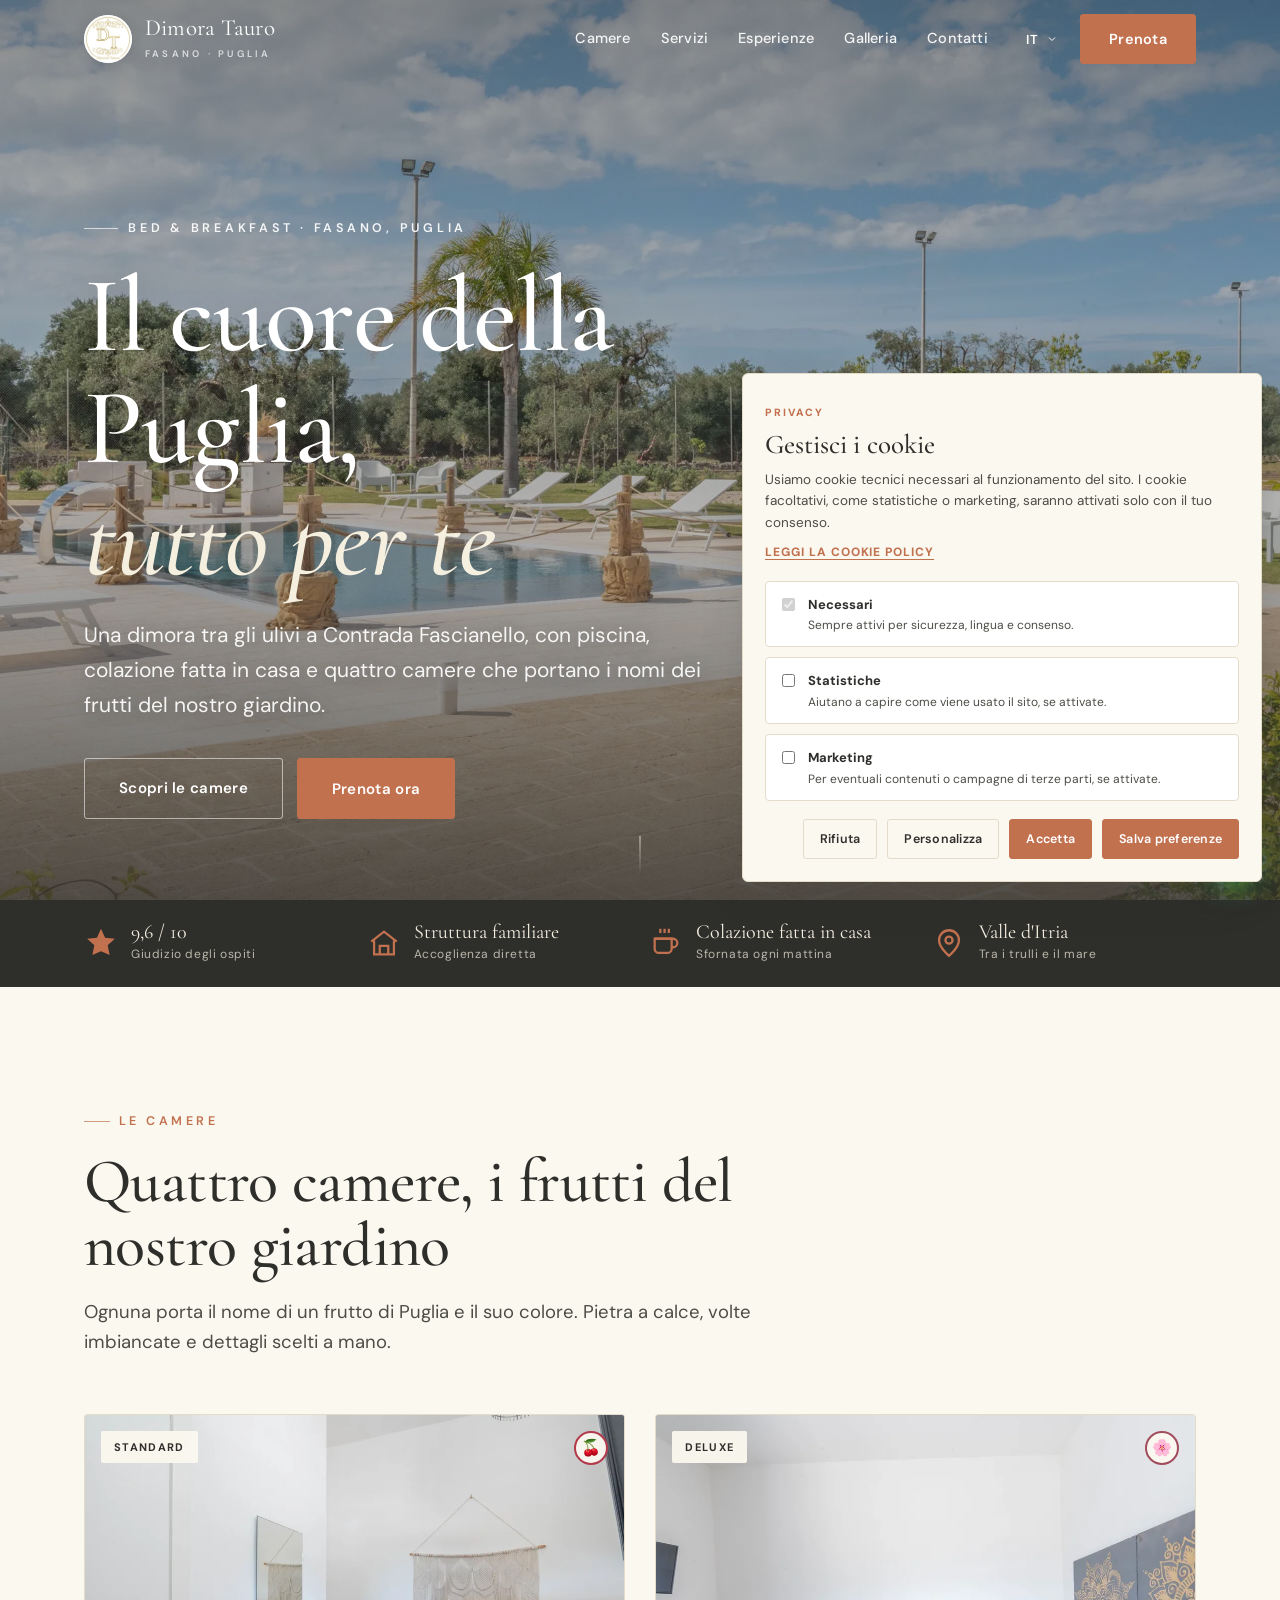
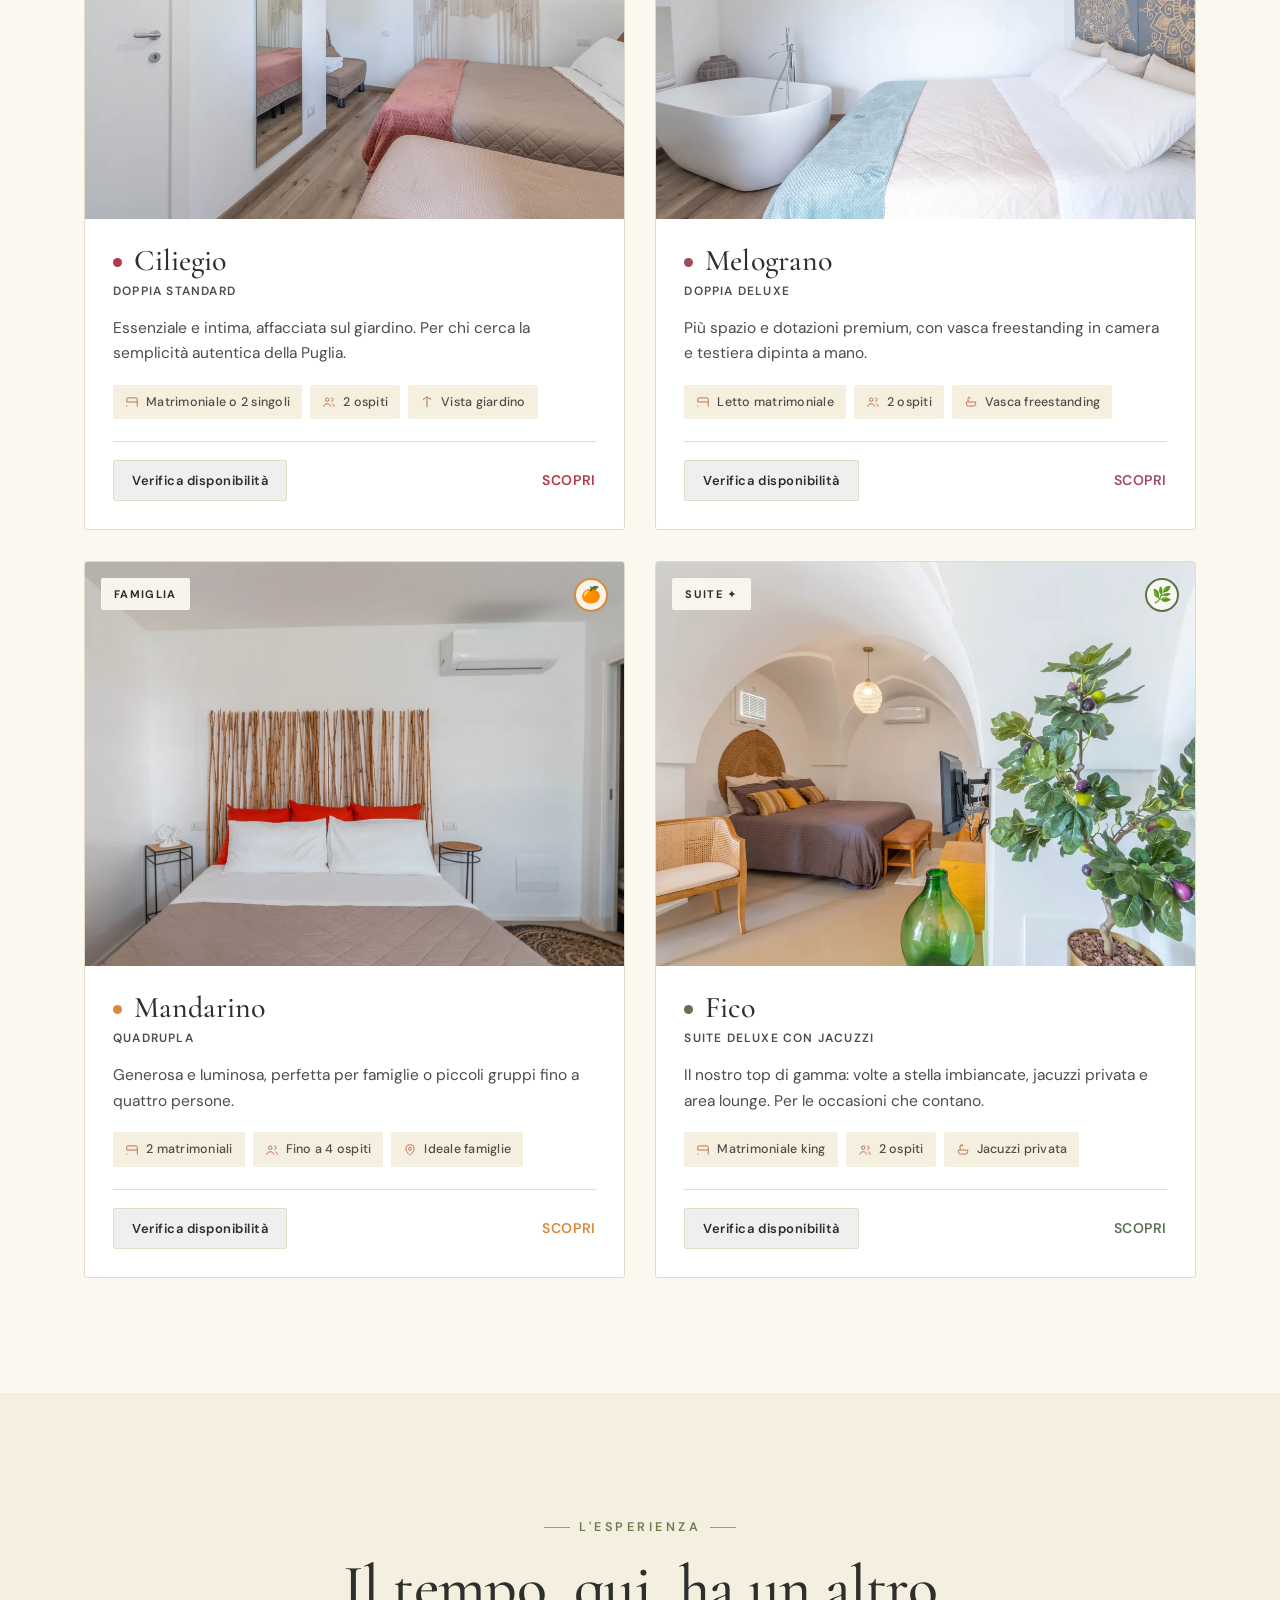
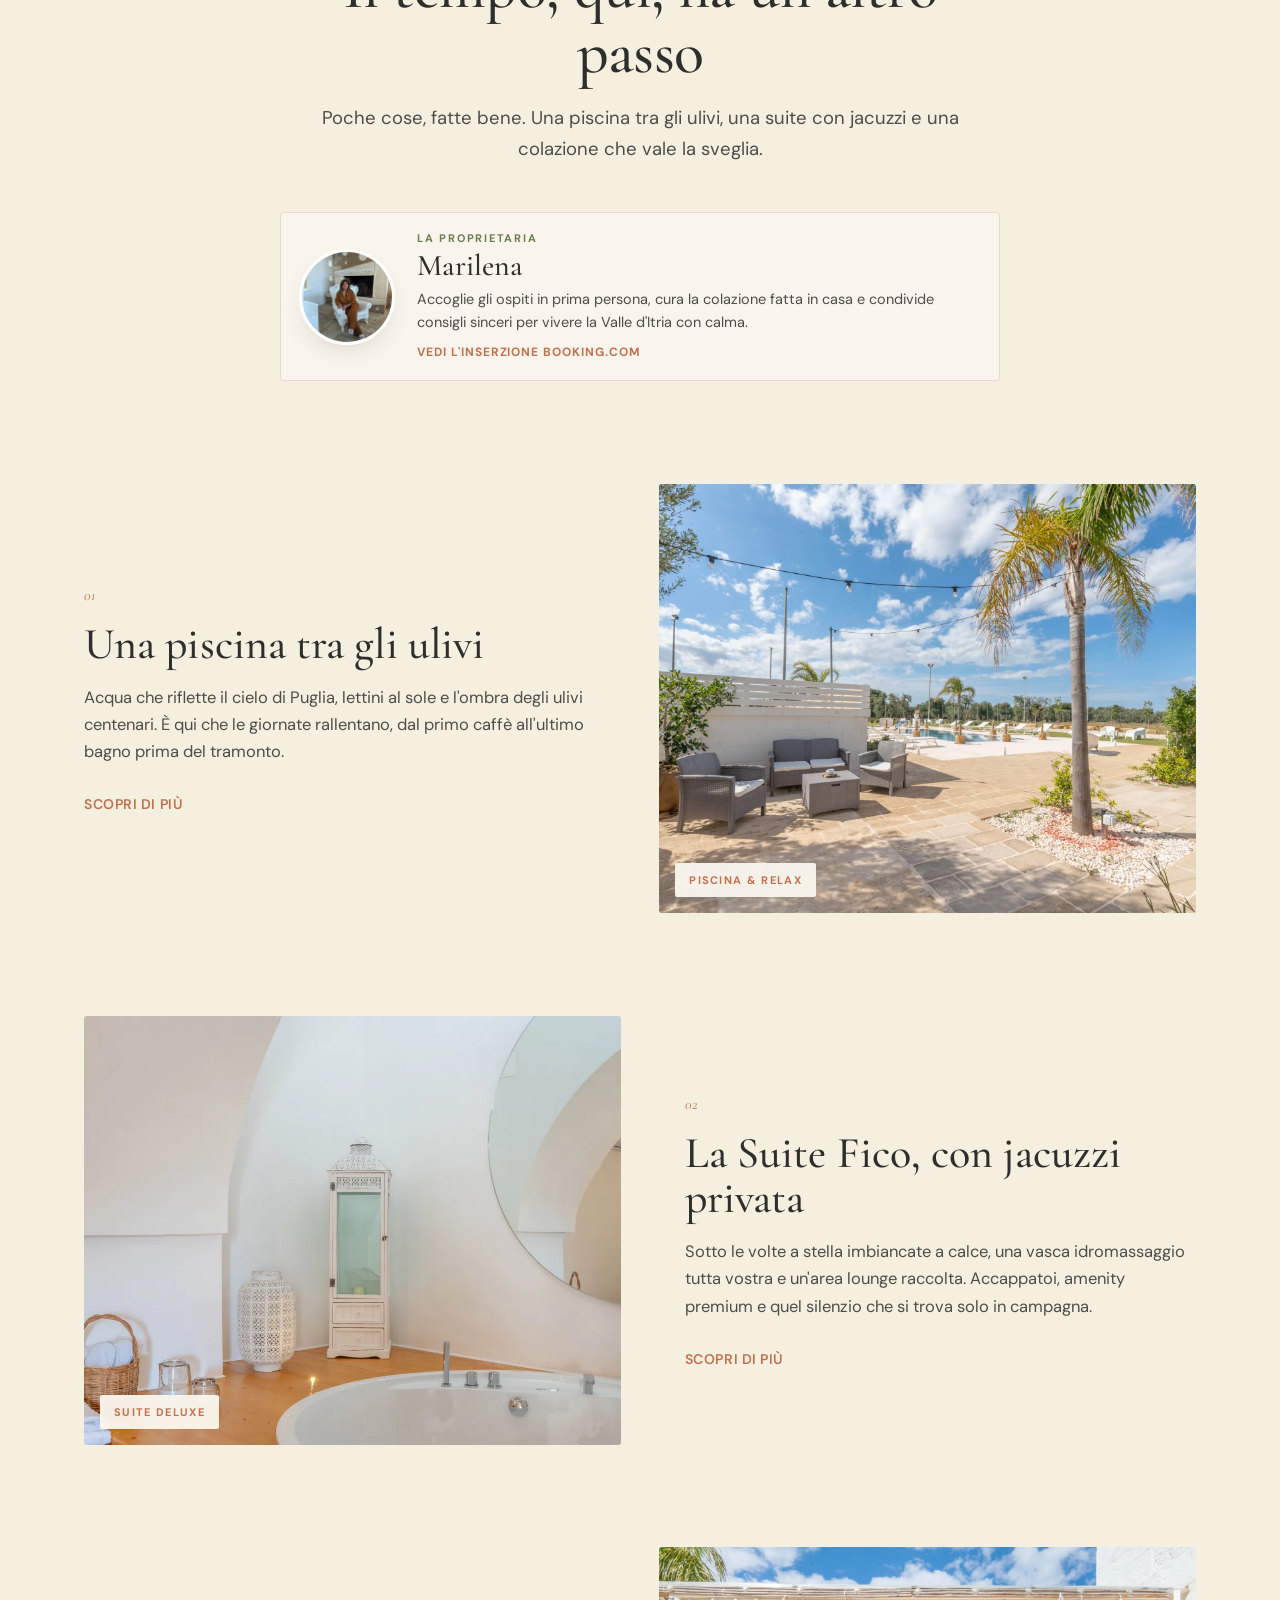
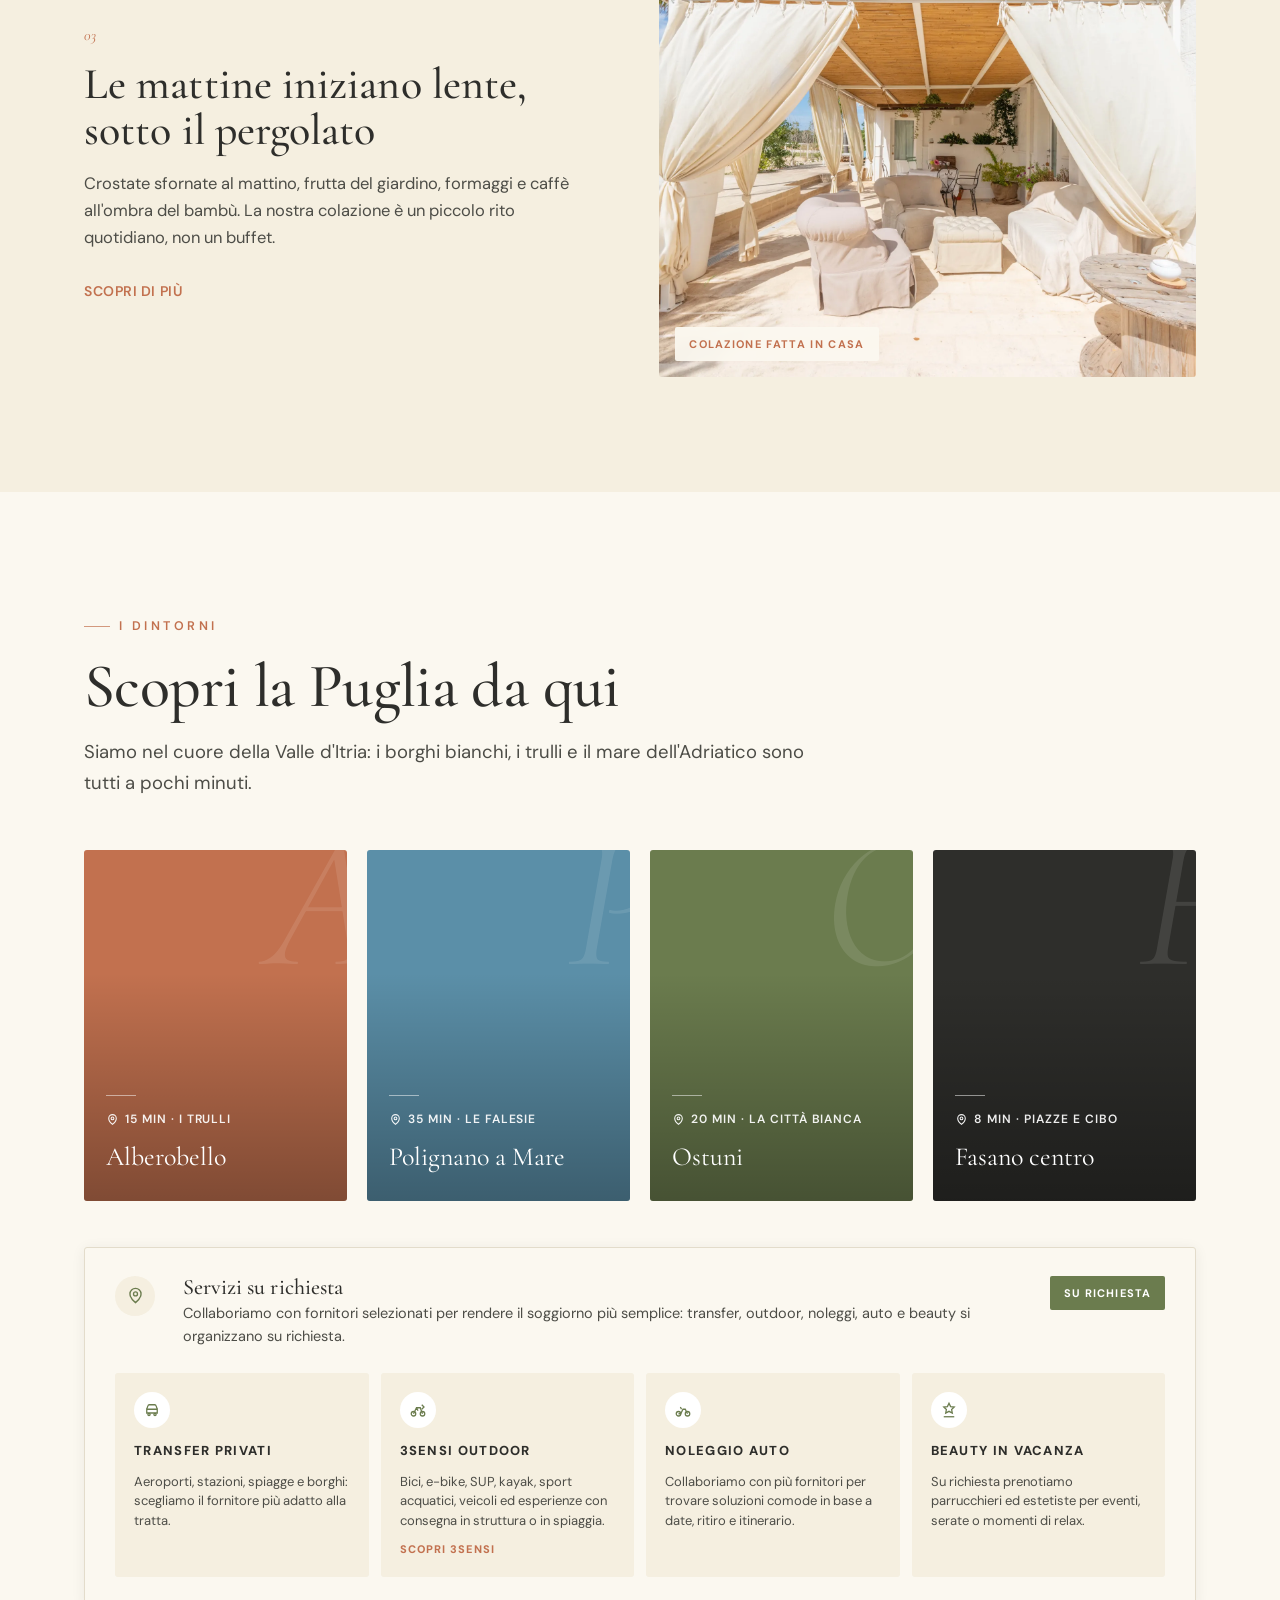
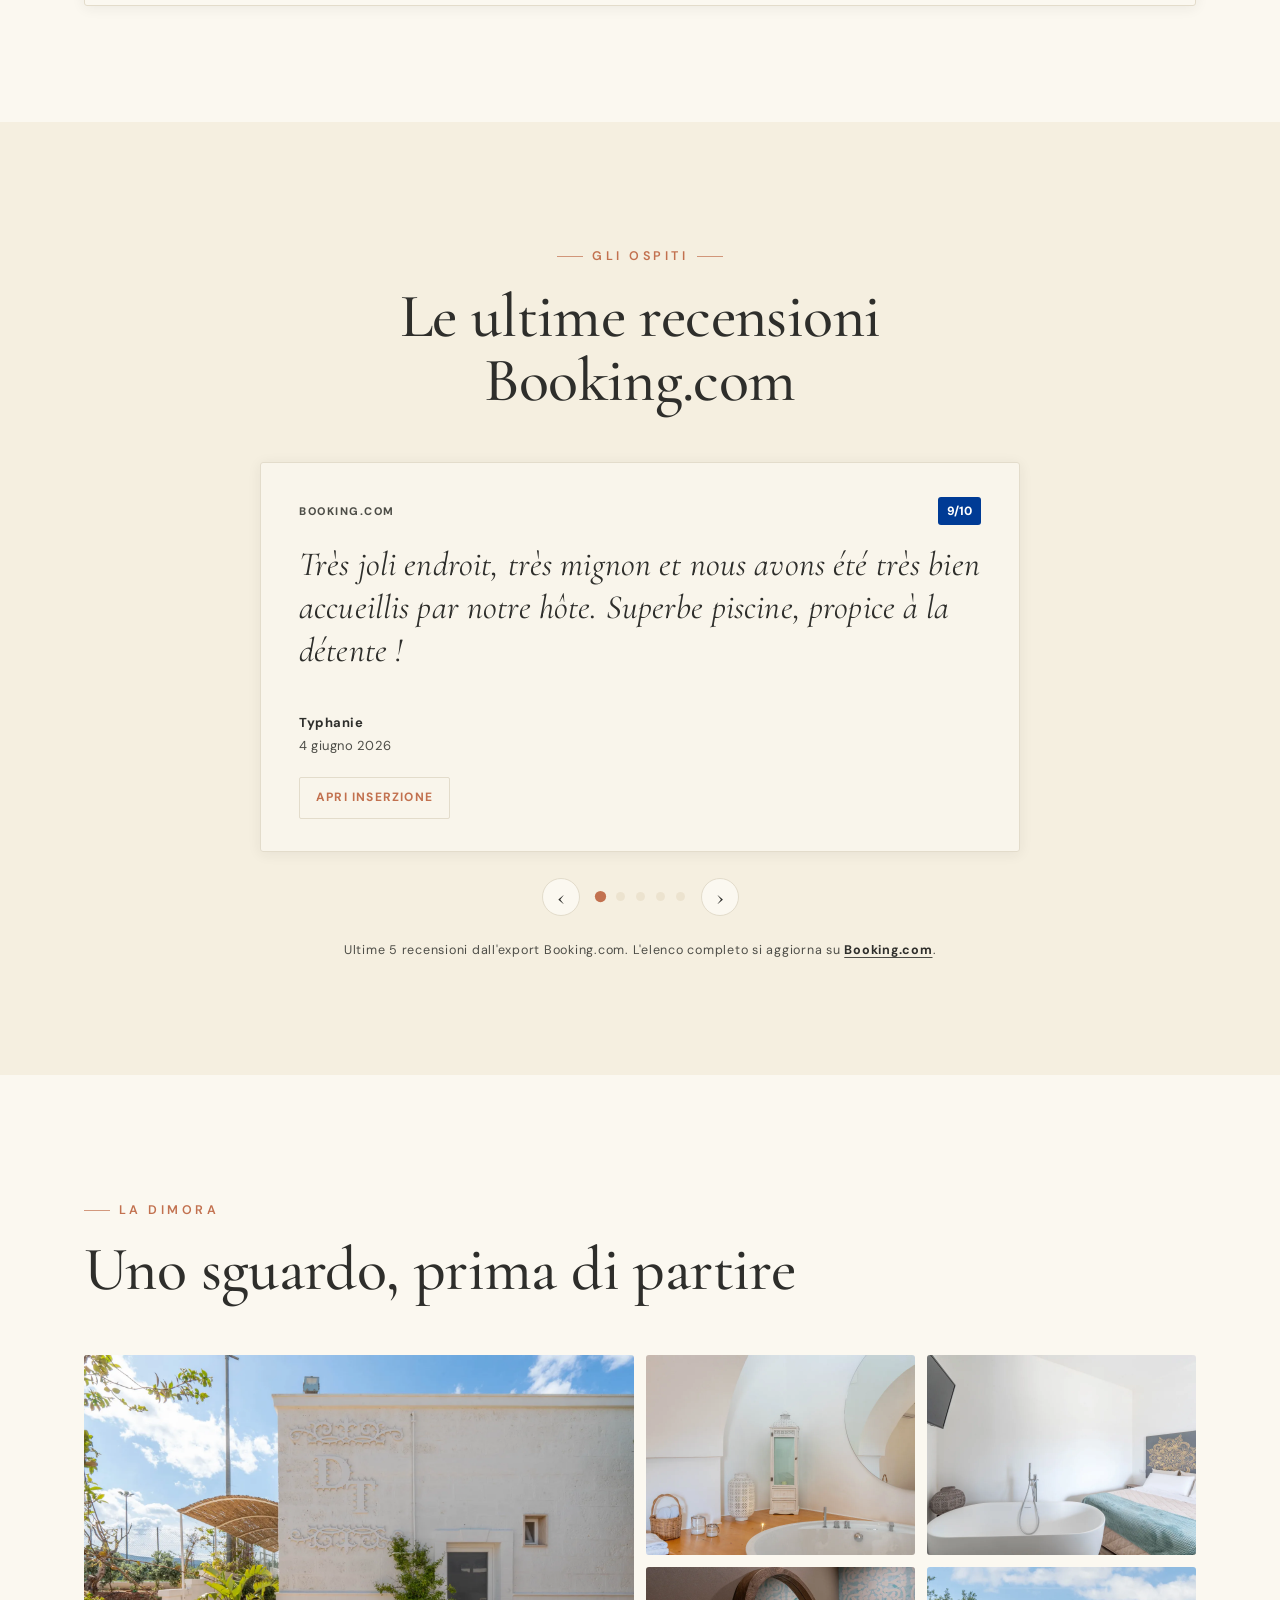
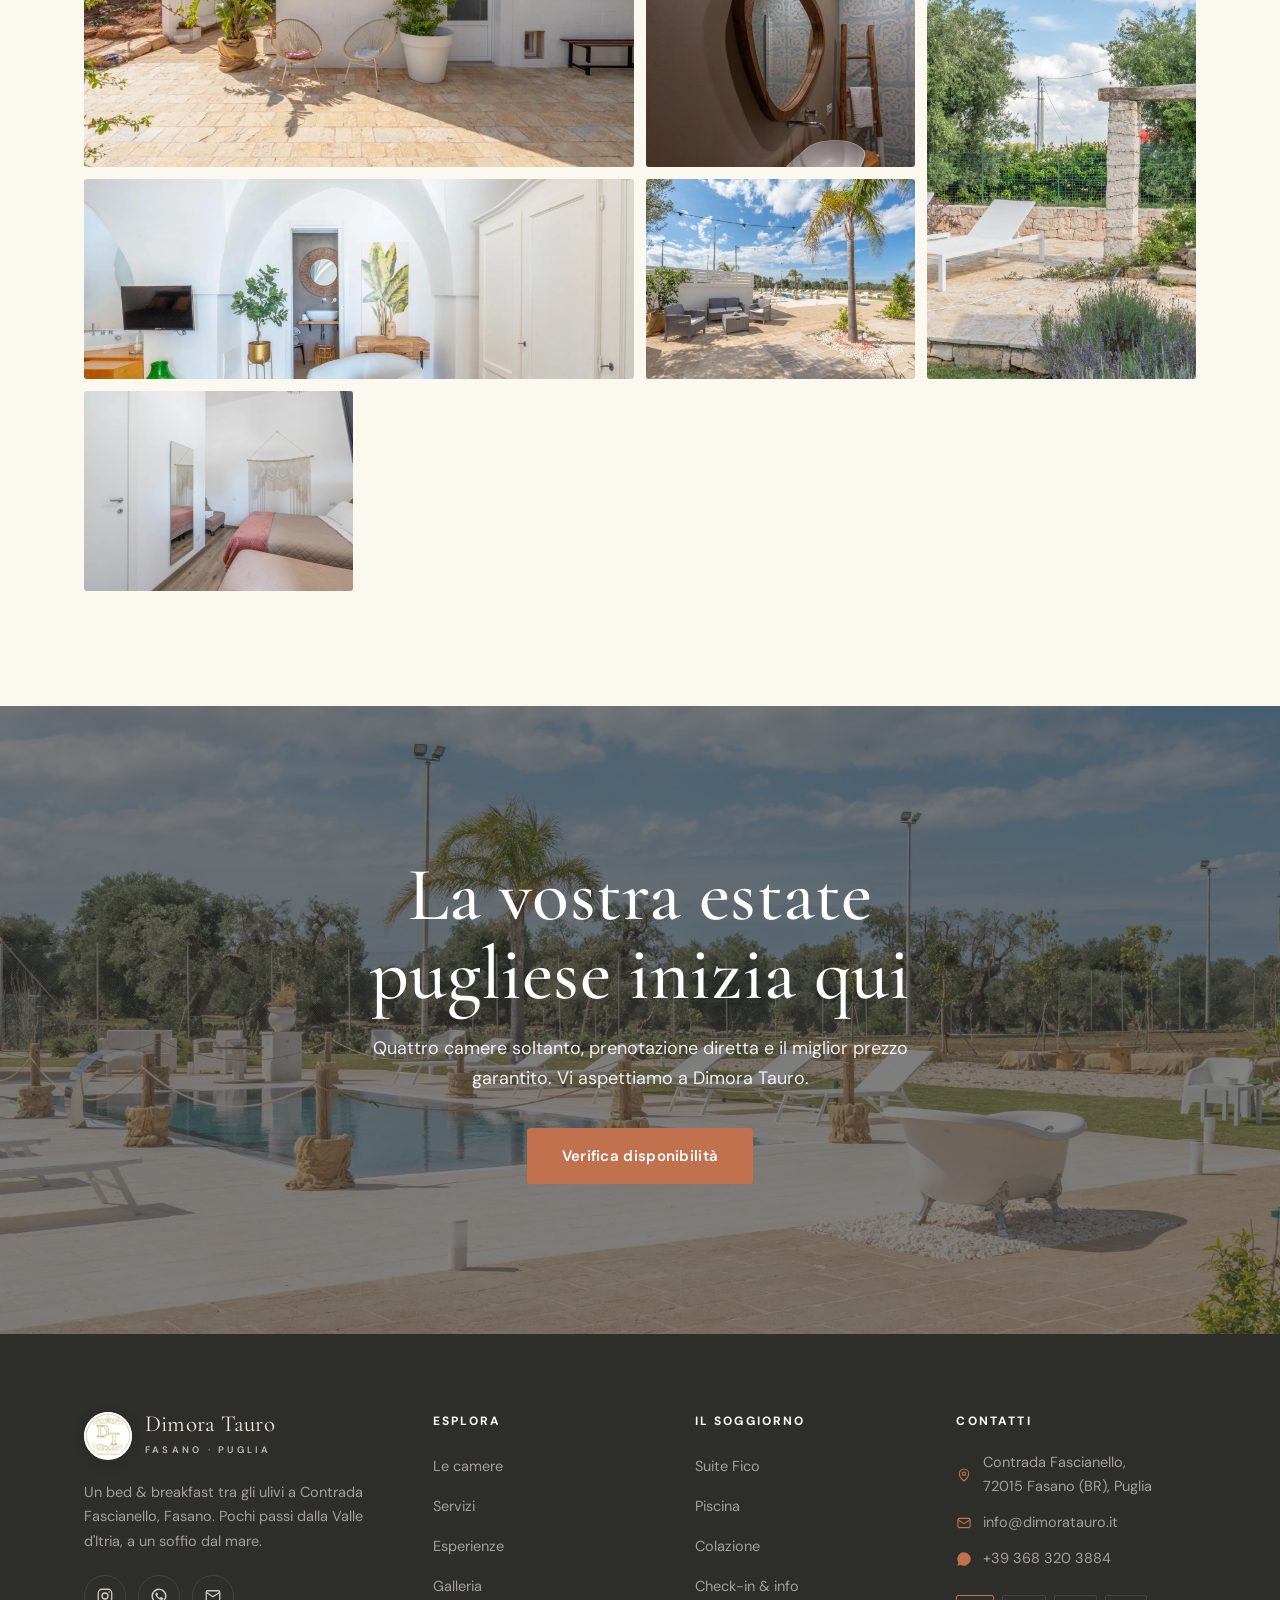
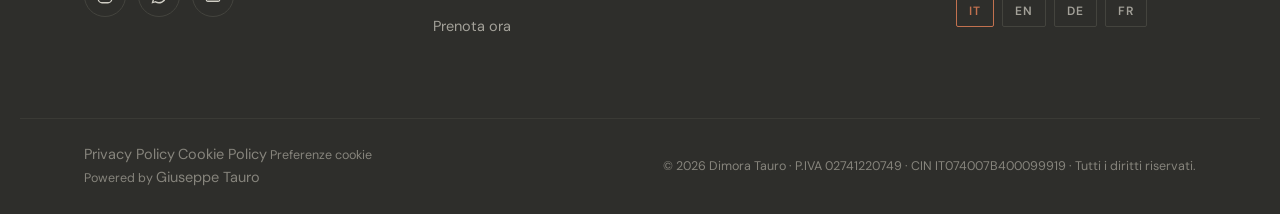
==== commit bcbd8e59: "Update footer" ====
--- a/index.html
+++ b/index.html
@@ -464,13 +464,15 @@
     </div>
   </div>
   <div class="wrap foot__bot">
-    <span>© <span id="yr"></span> Dimora Tauro · P.IVA 02741220749 · CIN IT074007B400099919 · <span data-i18n="foot.rights">Tutti i diritti riservati.</span> · Powered by <a href="https://gtauro8.github.io/" target="_blank" rel="noopener">Giuseppe Tauro</a></span>
-    <span style="display:flex;gap:20px;align-items:center">
-      <a href="privacy.html" data-i18n="foot.privacy">Privacy Policy</a>
-      <a href="cookie.html" data-i18n="foot.cookie">Cookie Policy</a>
-      <button class="foot__cookie-btn" type="button" data-cookie-settings data-i18n="foot.cookieSettings">Preferenze cookie</button>
-      <span class="dt">Dimora Tauro</span>
-    </span>
+    <div class="foot__bot-row">
+      <div class="foot__bot-links">
+        <a href="privacy.html" data-i18n="foot.privacy">Privacy Policy</a>
+        <a href="cookie.html" data-i18n="foot.cookie">Cookie Policy</a>
+        <button class="foot__cookie-btn" type="button" data-cookie-settings data-i18n="foot.cookieSettings">Preferenze cookie</button>
+      </div>
+      <span class="foot__powered">Powered by <a href="https://gtauro8.github.io/" target="_blank" rel="noopener">Giuseppe Tauro</a></span>
+    </div>
+    <p class="foot__legal">© <span id="yr"></span> Dimora Tauro · P.IVA 02741220749 · CIN IT074007B400099919 · <span data-i18n="foot.rights">Tutti i diritti riservati.</span></p>
   </div>
 </footer>
 
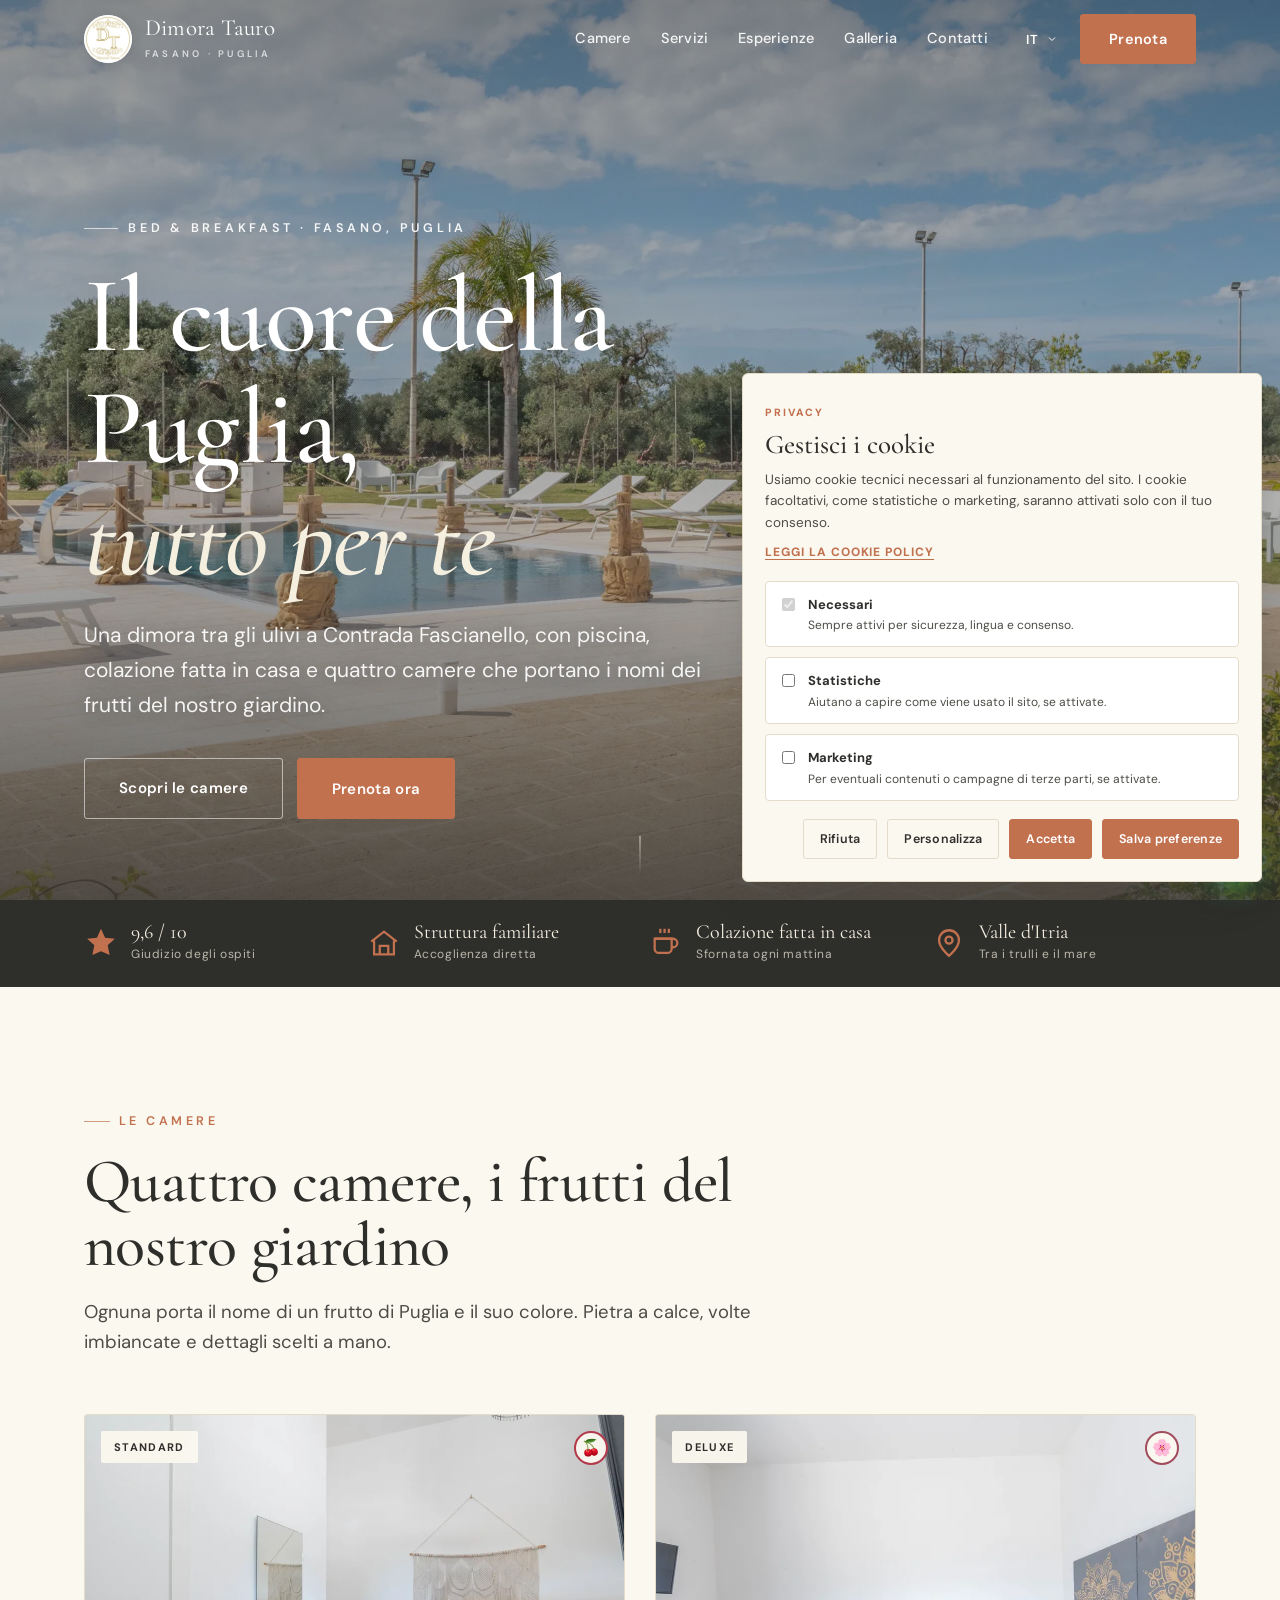
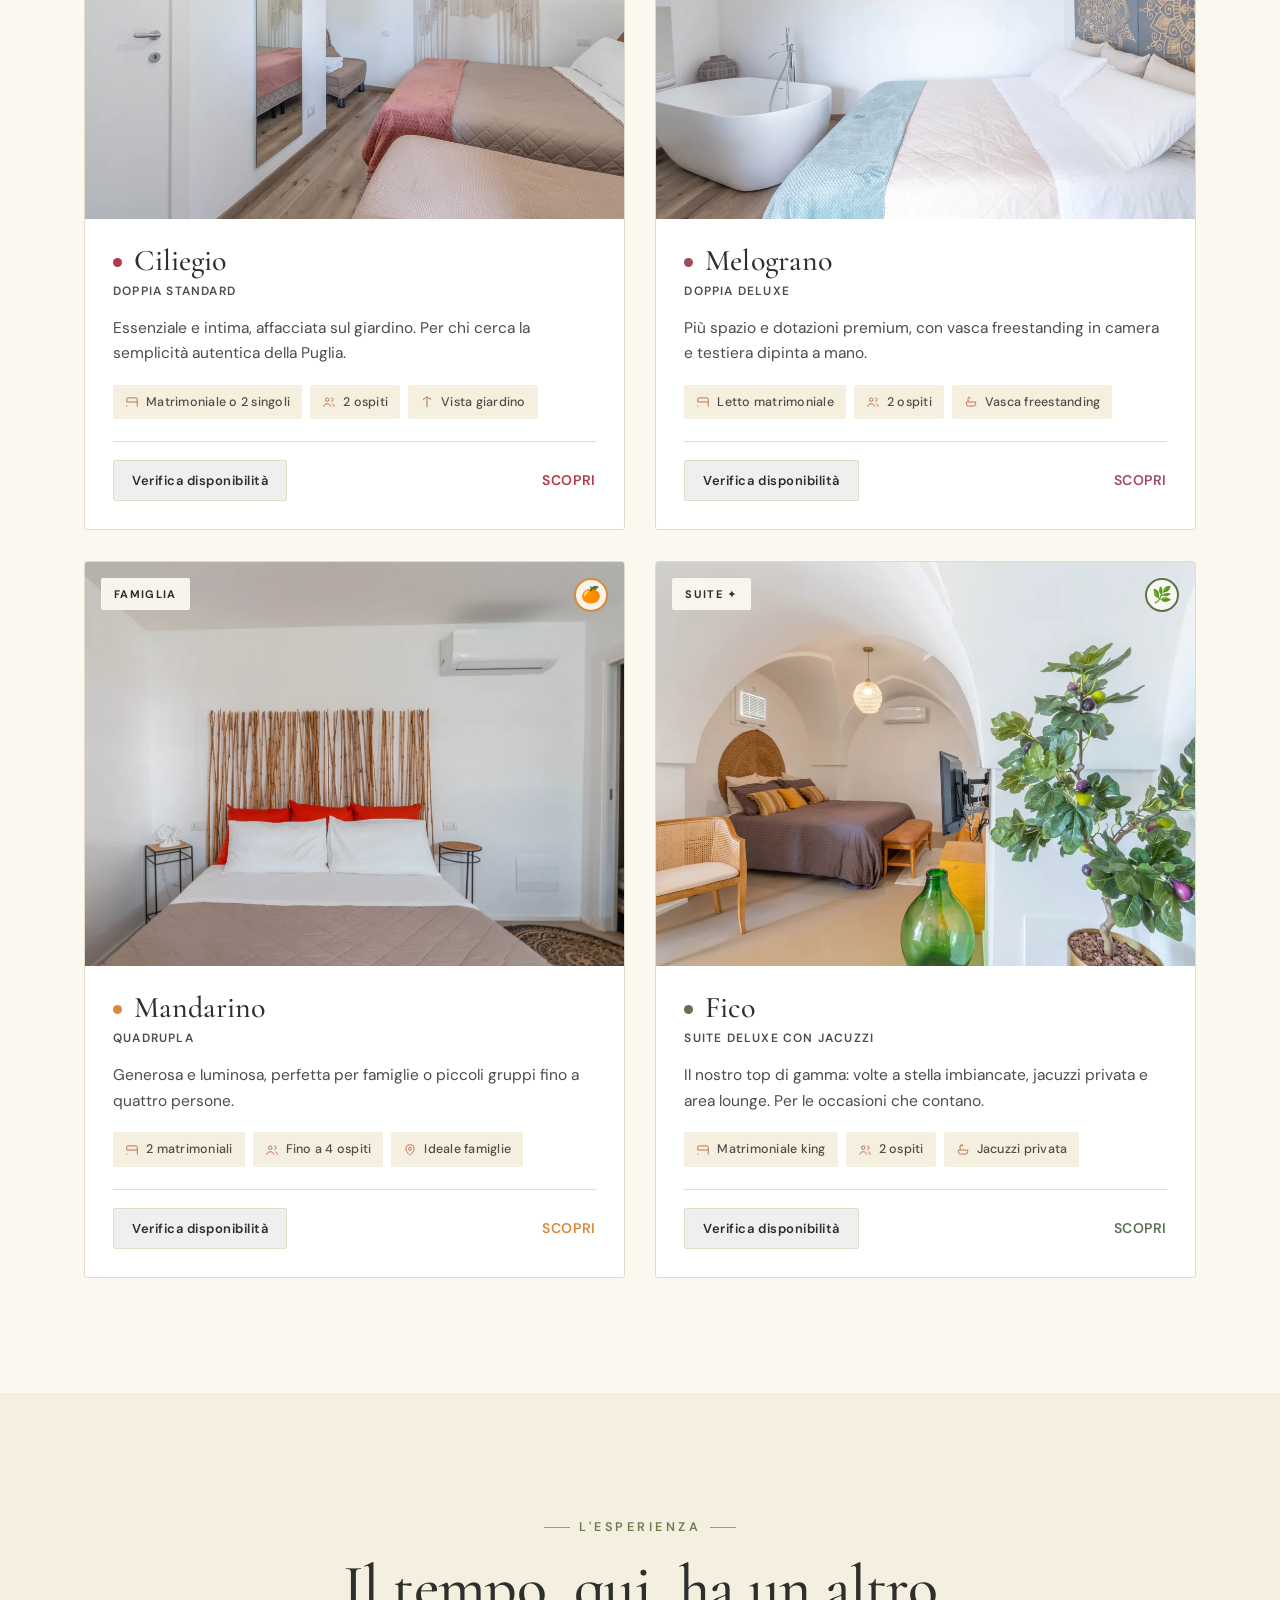
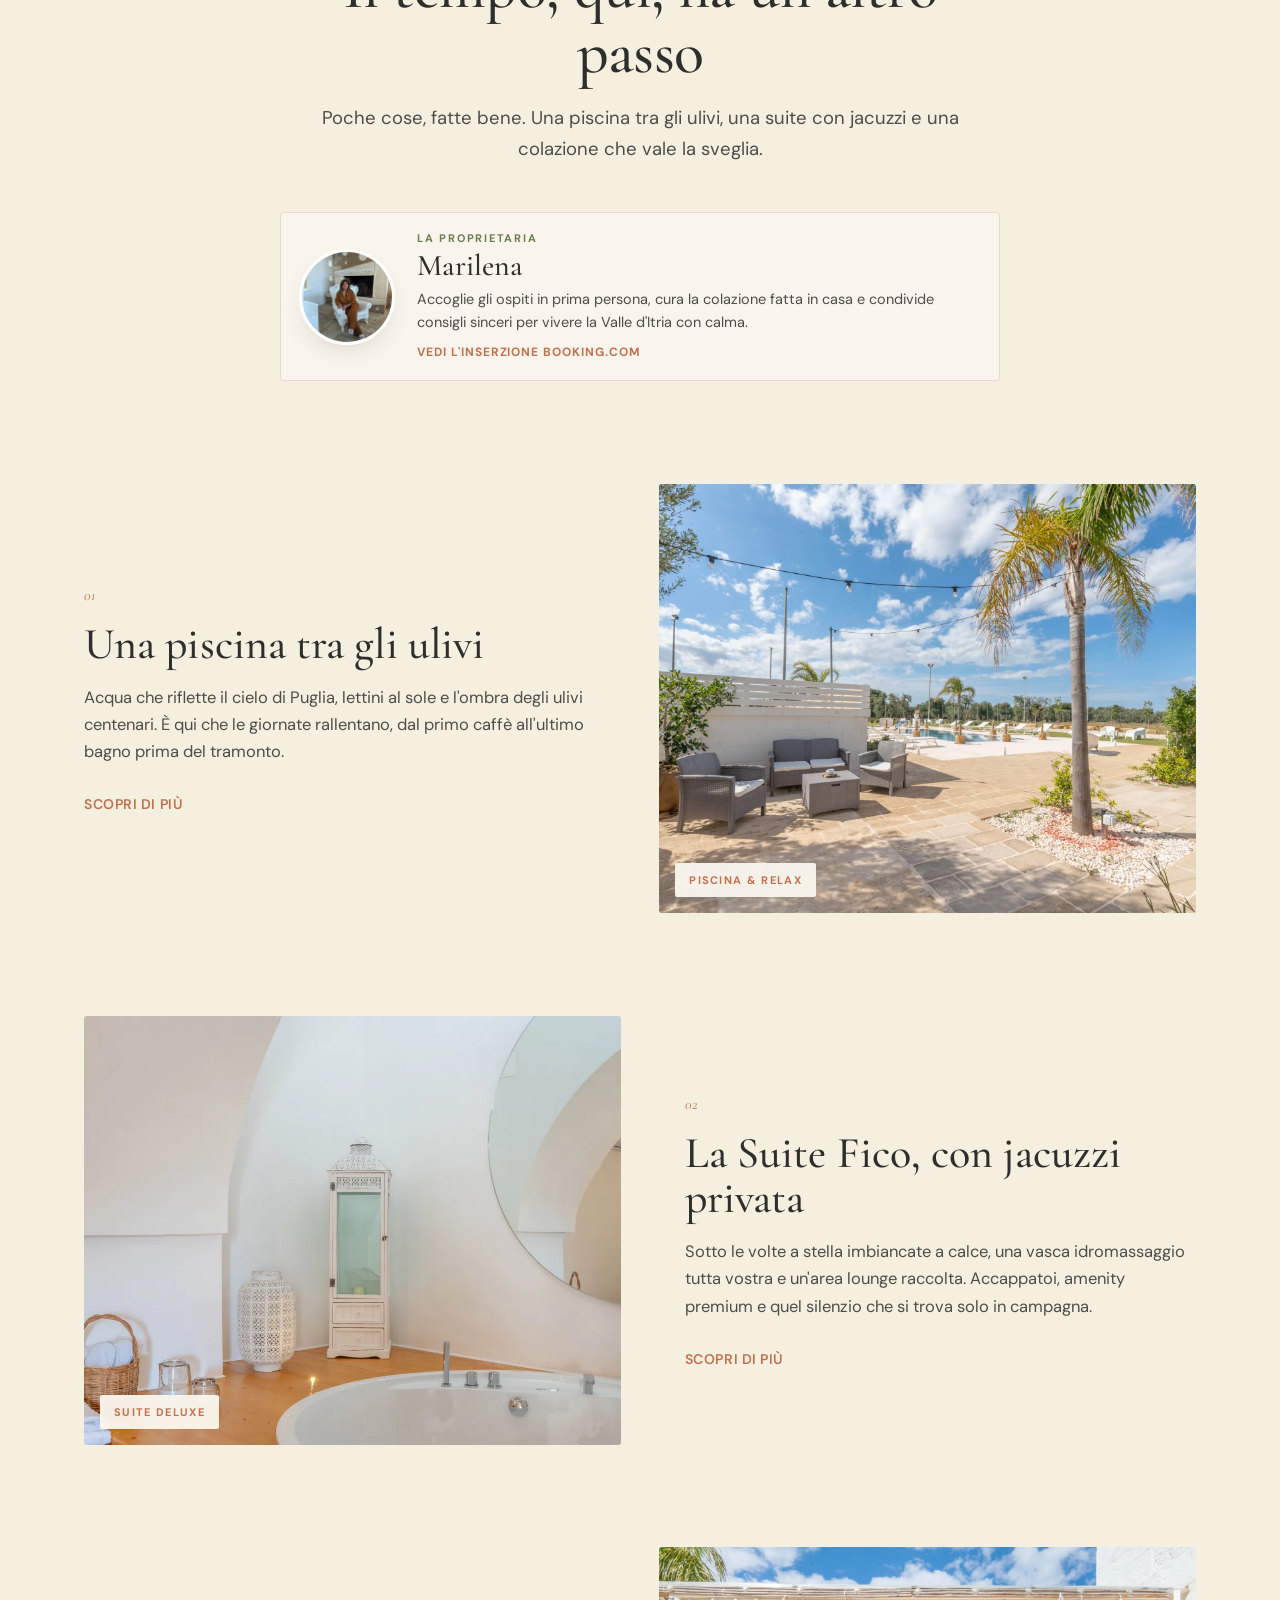
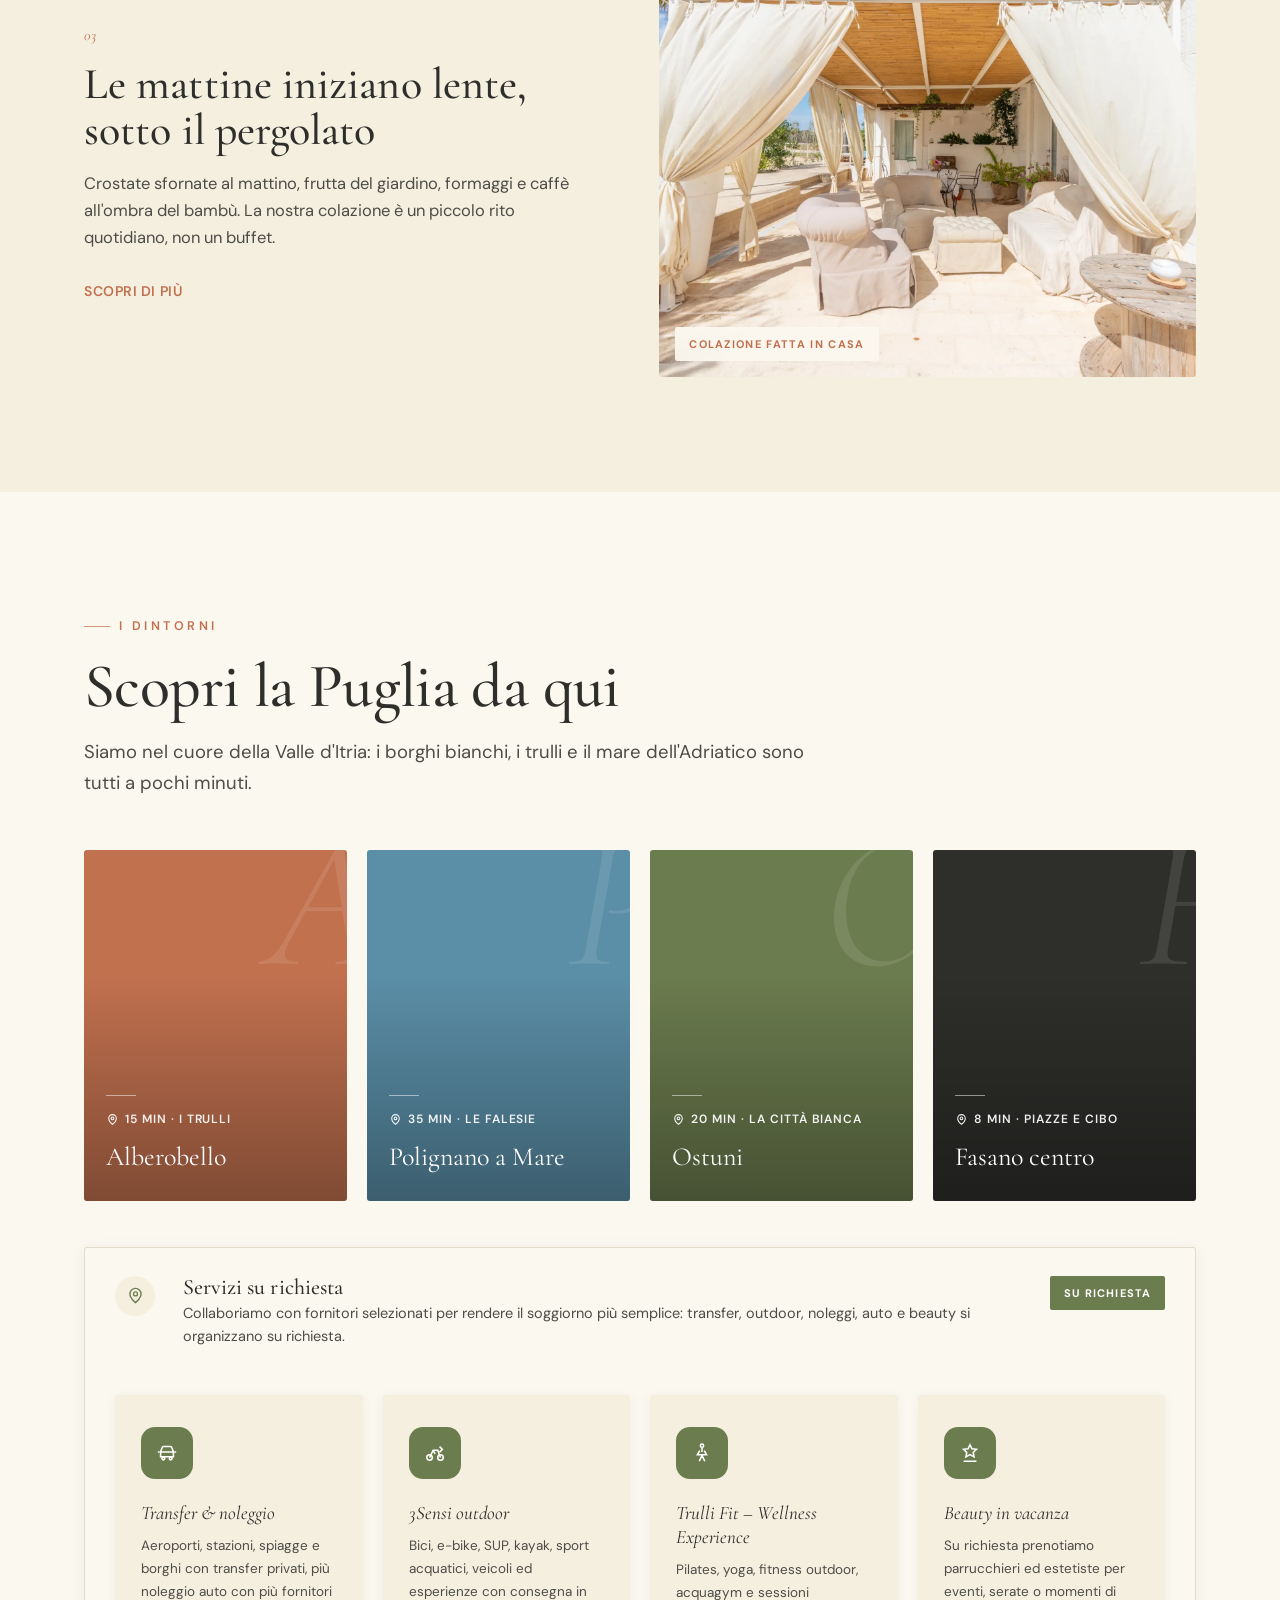
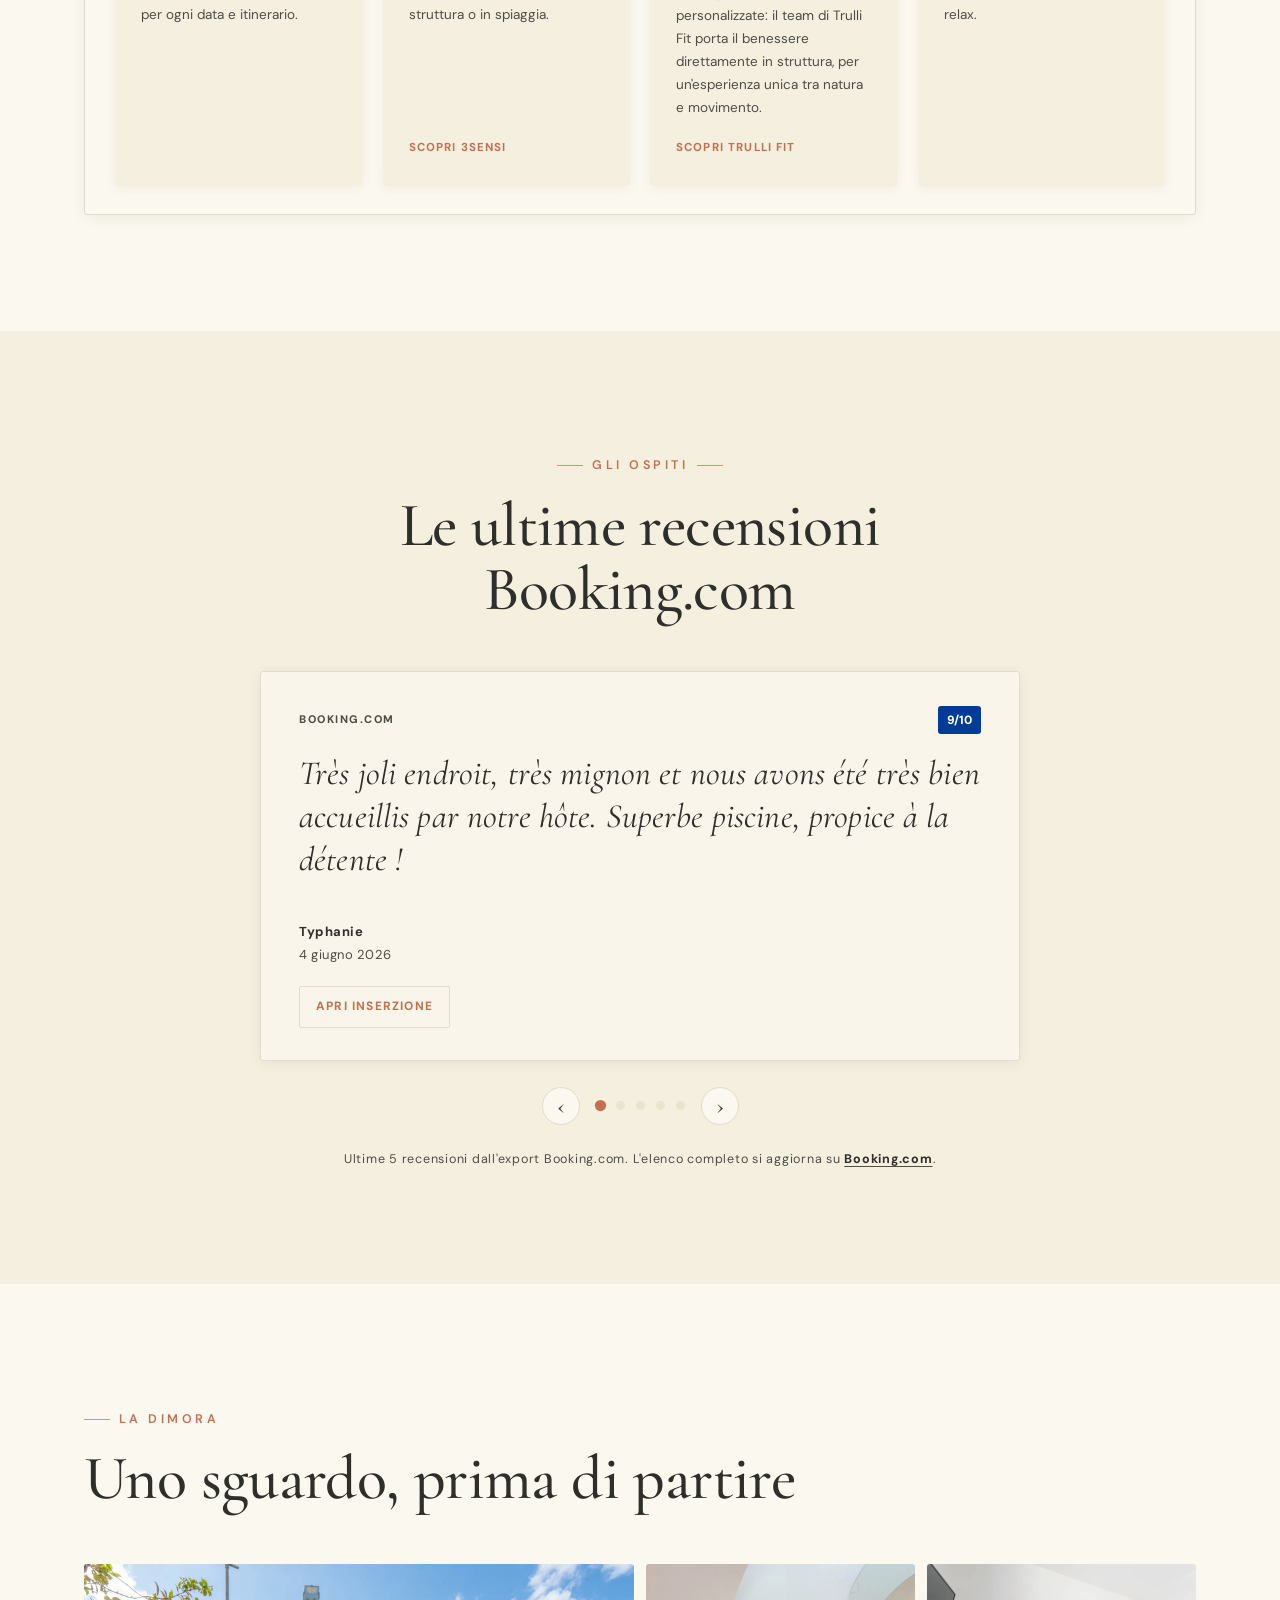
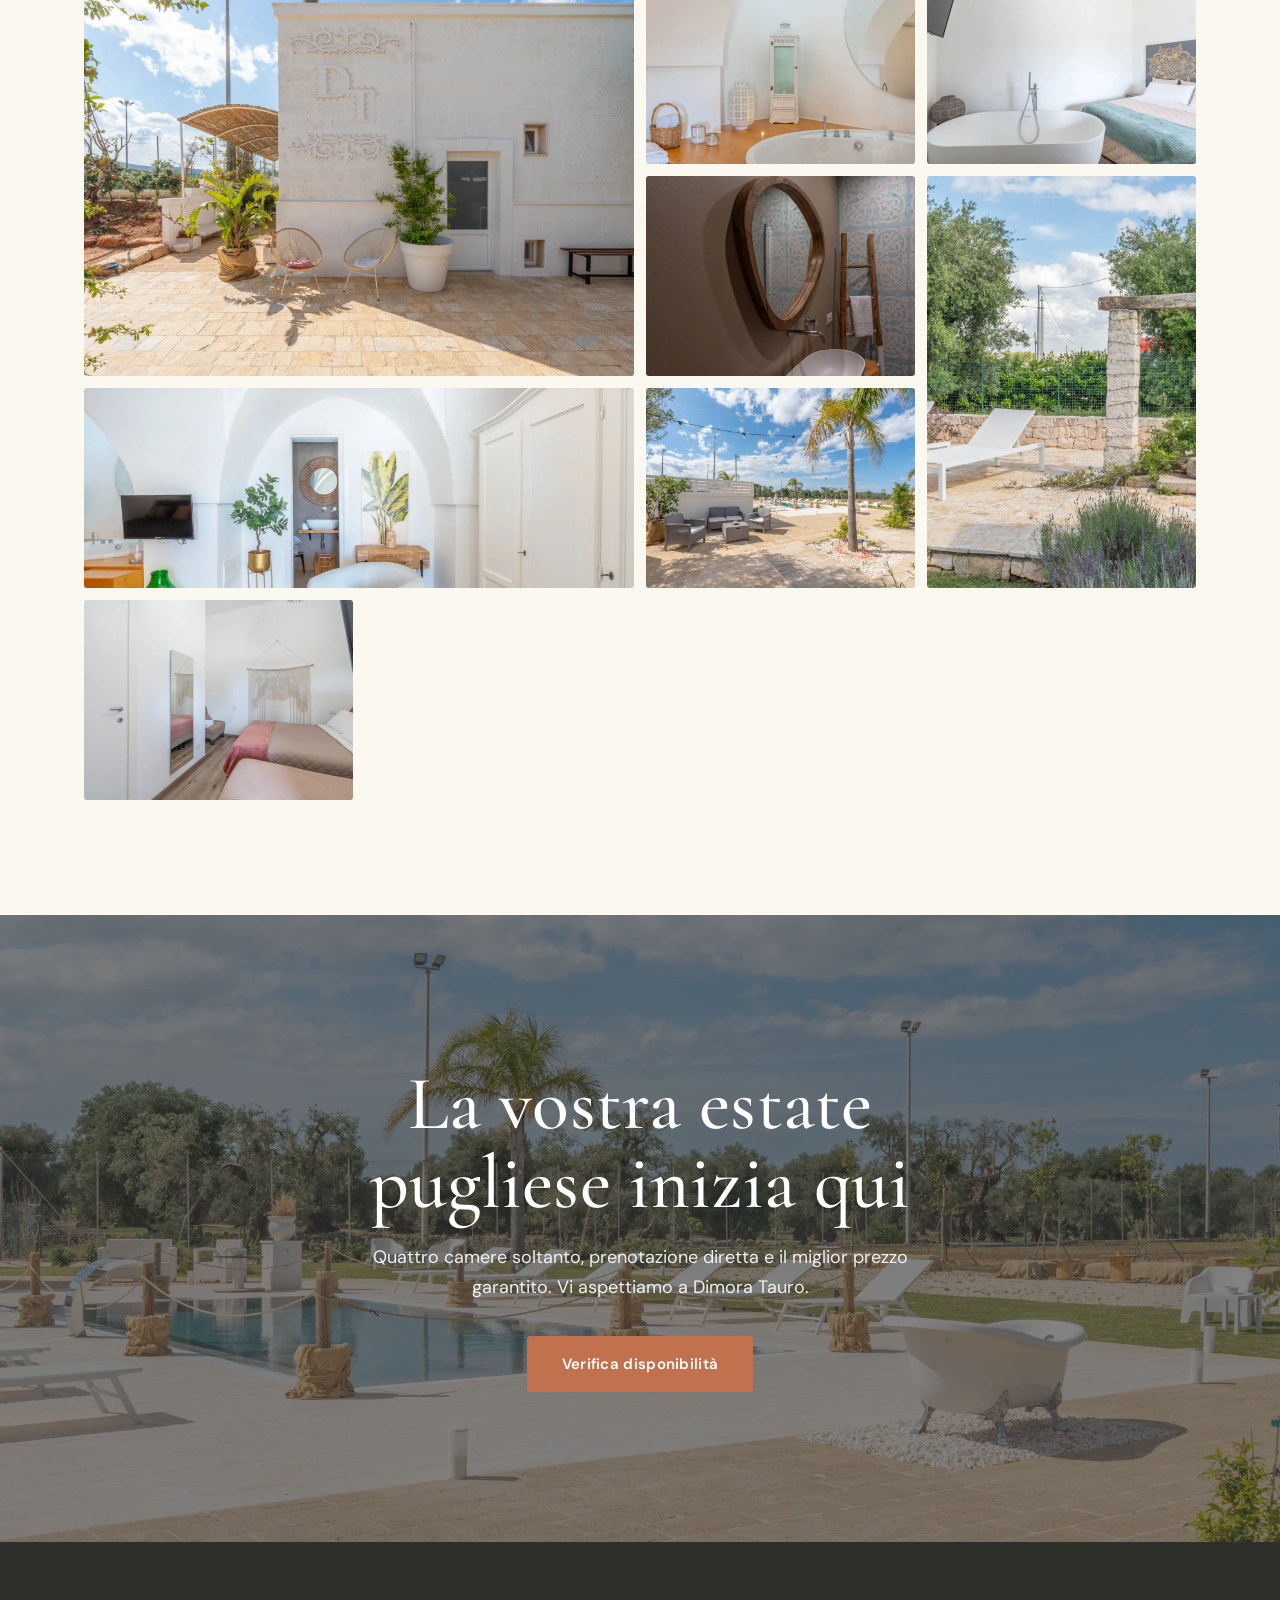
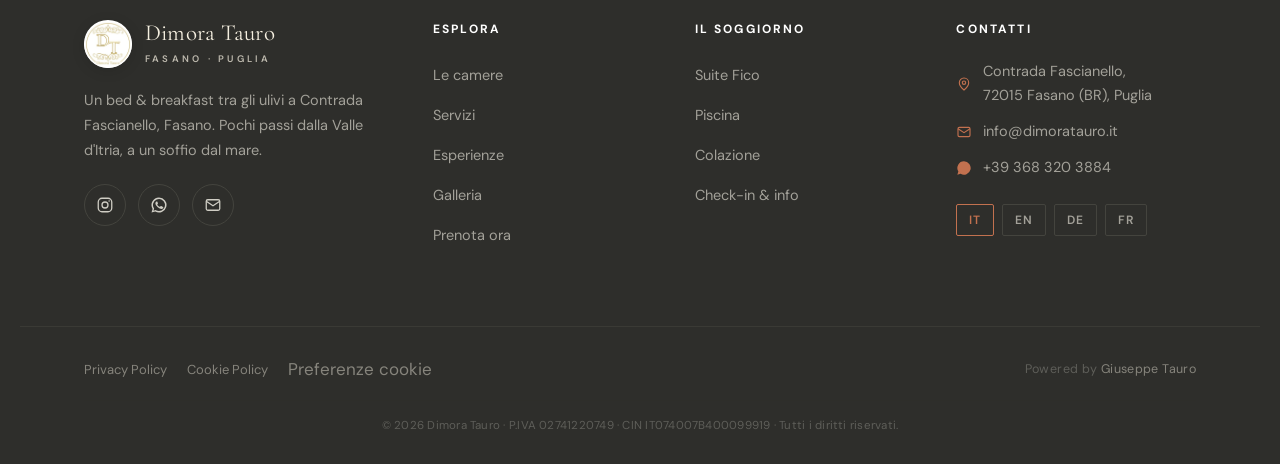
==== commit c93de0e8: "Graphic fix" ====
--- a/index.html
+++ b/index.html
@@ -354,9 +354,9 @@
       <span class="badge" data-i18n="exp.soon.badge">Su richiesta</span>
       <div class="exp__service-grid">
         <article class="exp__service">
-          <span class="exp__service-ic"><svg viewBox="0 0 24 24" fill="none" stroke="currentColor" stroke-width="1.7"><path d="M5 11l1.5-4.5A2 2 0 0 1 8.4 5h7.2a2 2 0 0 1 1.9 1.5L19 11"/><path d="M5 11h14v5H5z"/><circle cx="8" cy="18" r="1.5"/><circle cx="16" cy="18" r="1.5"/></svg></span>
-          <h5 data-i18n="exp.service.transfer.title">Transfer privati</h5>
-          <p data-i18n="exp.service.transfer.desc">Aeroporti, stazioni, spiagge e borghi: scegliamo il fornitore più adatto alla tratta.</p>
+          <span class="exp__service-ic"><svg viewBox="0 0 24 24" fill="none" stroke="currentColor" stroke-width="1.7"><path d="M5 11l1.5-4.5A2 2 0 0 1 8.4 5h7.2a2 2 0 0 1 1.9 1.5L19 11"/><path d="M5 11h14v5H5z"/><circle cx="8" cy="18" r="1.5"/><circle cx="16" cy="18" r="1.5"/><path d="M2 11h2M20 11h2"/></svg></span>
+          <h5 data-i18n="exp.service.transfer.title">Transfer & noleggio</h5>
+          <p data-i18n="exp.service.transfer.desc">Aeroporti, stazioni, spiagge e borghi con transfer privati, più noleggio auto con più fornitori per ogni data e itinerario.</p>
         </article>
         <a class="exp__service exp__service--link" href="https://3sensi.it/" target="_blank" rel="noopener">
           <span class="exp__service-ic"><svg viewBox="0 0 24 24" fill="none" stroke="currentColor" stroke-width="1.7"><circle cx="6" cy="17" r="3"/><circle cx="18" cy="17" r="3"/><path d="M6 17l4-8h5l3 8M10 9l2 4"/><path d="M17 5l3 3-3 3"/></svg></span>
@@ -364,11 +364,12 @@
           <p data-i18n="exp.service.sensi.desc">Bici, e-bike, SUP, kayak, sport acquatici, veicoli ed esperienze con consegna in struttura o in spiaggia.</p>
           <span class="exp__service-cta" data-i18n="exp.service.sensi.cta">Scopri 3Sensi</span>
         </a>
-        <article class="exp__service">
-          <span class="exp__service-ic"><svg viewBox="0 0 24 24" fill="none" stroke="currentColor" stroke-width="1.7"><circle cx="6" cy="17" r="3"/><circle cx="18" cy="17" r="3"/><path d="M6 17h3l3-6h3l3 6M10 11l-1.5-3"/></svg></span>
-          <h5 data-i18n="exp.service.car.title">Noleggio auto</h5>
-          <p data-i18n="exp.service.car.desc">Collaboriamo con più fornitori per trovare soluzioni comode in base a date, ritiro e itinerario.</p>
-        </article>
+        <a class="exp__service exp__service--link" href="https://trullifit.my.canva.site/" target="_blank" rel="noopener">
+          <span class="exp__service-ic"><svg viewBox="0 0 24 24" fill="none" stroke="currentColor" stroke-width="1.7"><circle cx="12" cy="4" r="1.8"/><path d="M12 6.5v4.5M9.5 9.5L7 14h4.5M14.5 9.5L17 14h-4.5M9 21l3-6.5 3 6.5"/></svg></span>
+          <h5 data-i18n="serv.trulli.title">Trulli Fit – Wellness Experience</h5>
+          <p data-i18n="serv.trulli.desc">Pilates, yoga, fitness outdoor, acquagym e sessioni personalizzate: il team di Trulli Fit porta il benessere direttamente in struttura.</p>
+          <span class="exp__service-cta" data-i18n="serv.trulli.cta">Scopri Trulli Fit</span>
+        </a>
         <article class="exp__service">
           <span class="exp__service-ic"><svg viewBox="0 0 24 24" fill="none" stroke="currentColor" stroke-width="1.7"><path d="M12 3l2.1 4.4L19 8l-3.5 3.4.9 4.8L12 13.8 7.6 16.2l.9-4.8L5 8l4.9-.6z"/><path d="M5 21h14"/></svg></span>
           <h5 data-i18n="exp.service.beauty.title">Beauty in vacanza</h5>
--- a/assets/styles.css
+++ b/assets/styles.css
@@ -301,15 +301,20 @@
 .exp__soon p{margin:3px 0 0;color:var(--graphite-soft);font-size:14.5px}
 .exp__soon .badge{background:var(--olive);color:#fff;font-size:11px;font-weight:700;
   letter-spacing:.1em;text-transform:uppercase;padding:8px 14px;border-radius:2px}
-.exp__service-grid{grid-column:1/-1;display:grid;grid-template-columns:repeat(4,1fr);gap:12px;margin-top:6px}
-.exp__service{background:var(--cream);border:1px solid transparent;border-radius:var(--r);padding:18px;display:flex;
-  flex-direction:column;gap:10px;min-height:176px;transition:.3s var(--ease)}
-.exp__service--link:hover{background:#fff;border-color:var(--accent);box-shadow:var(--shadow-s);transform:translateY(-2px)}
-.exp__service-ic{width:36px;height:36px;border-radius:50%;background:#fff;display:grid;place-items:center;color:var(--olive)}
-.exp__service-ic svg{width:18px;height:18px}
-.exp__service h5{font-family:var(--sans);font-size:13px;font-weight:800;letter-spacing:.1em;text-transform:uppercase;color:var(--graphite);margin:2px 0 0}
-.exp__service p{font-size:13px;line-height:1.5;margin:0;color:var(--graphite-soft)}
-.exp__service-cta{margin-top:auto;color:var(--accent);font-size:11px;font-weight:800;letter-spacing:.1em;text-transform:uppercase}
+.exp__service-grid{grid-column:1/-1;display:grid;grid-template-columns:repeat(4,1fr);gap:20px;margin-top:28px}
+.exp__service{background:var(--cream);border:none;border-radius:var(--r);padding:32px 26px 28px;display:flex;
+  flex-direction:column;gap:0;box-shadow:0 2px 12px rgba(46,46,43,.06);transition:.3s var(--ease);position:relative;overflow:hidden}
+.exp__service::after{content:"";position:absolute;bottom:0;left:0;right:0;height:3px;background:var(--olive);
+  transform:scaleX(0);transform-origin:left;transition:transform .4s var(--ease)}
+.exp__service--link:hover{box-shadow:0 12px 40px rgba(46,46,43,.13);transform:translateY(-4px)}
+.exp__service--link:hover::after{transform:scaleX(1)}
+.exp__service-ic{width:52px;height:52px;border-radius:14px;background:var(--olive);display:grid;place-items:center;
+  color:#fff;flex:none;margin-bottom:22px}
+.exp__service-ic svg{width:22px;height:22px}
+.exp__service h5{font-family:var(--serif);font-size:19px;font-style:italic;font-weight:400;letter-spacing:0;
+  text-transform:none;color:var(--graphite);margin:0 0 10px;line-height:1.25}
+.exp__service p{font-size:13.5px;line-height:1.7;margin:0 0 20px;color:var(--graphite-soft);flex:1}
+.exp__service-cta{color:var(--accent);font-size:11.5px;font-weight:700;letter-spacing:.1em;text-transform:uppercase;margin-top:auto}
 
 /* ============================================================
    REVIEWS
@@ -406,10 +411,15 @@
   letter-spacing:.08em;padding:7px 12px;border-radius:2px;transition:.3s}
 .foot__lang button[aria-current="true"]{border-color:var(--accent);color:var(--accent)}
 .foot__lang button:hover{color:var(--cream)}
-.foot__bot{border-top:1px solid #3a3a35;padding-block:24px;display:flex;flex-wrap:wrap;gap:10px 24px;
-  align-items:center;justify-content:space-between;font-size:12.5px;color:#86847c}
-.foot__bot a{color:#86847c}
-.foot__bot .dt{font-family:var(--serif);font-style:italic;font-size:15px;color:#a3a199}
+.foot__bot{border-top:1px solid #3a3a35;padding-block:28px;display:flex;flex-direction:column;gap:16px}
+.foot__bot-row{display:flex;justify-content:space-between;align-items:center;flex-wrap:wrap;gap:12px}
+.foot__bot-links{display:flex;gap:20px;align-items:center;flex-wrap:wrap}
+.foot__bot a,.foot__bot-links a{color:#86847c;font-size:13px;transition:.3s}
+.foot__bot a:hover,.foot__bot-links a:hover{color:var(--cream)}
+.foot__powered{font-size:12.5px;color:#5e5e59;letter-spacing:.03em}
+.foot__powered a{color:#86847c;font-size:12.5px}
+.foot__powered a:hover{color:var(--cream)}
+.foot__legal{margin:0;font-size:11.5px;color:#5e5e59;letter-spacing:.02em;text-align:center;padding-top:16px;border-top:1px solid #2e2e2a}
 .foot__cookie-btn{background:none;border:0;color:#86847c;font:inherit;padding:0;cursor:pointer;transition:.3s}
 .foot__cookie-btn:hover{color:var(--cream)}
 
@@ -548,7 +558,7 @@
 @media (max-width:1024px){
   .foot__top{grid-template-columns:1fr 1fr;gap:40px}
   .exp__grid{grid-template-columns:repeat(2,1fr)}
-  .exp__service-grid{grid-template-columns:repeat(2,1fr)}
+  .exp__service-grid{grid-template-columns:repeat(2,1fr);gap:16px}
 }
 @media (max-width:860px){
   body{font-size:16px}
@@ -619,8 +629,8 @@
   .exp__soon{grid-template-columns:40px 1fr;padding:22px;align-items:flex-start}
   .exp__soon .badge{grid-column:2;justify-self:start;margin-left:0;white-space:nowrap}
   .exp__soon-copy{min-width:0}
-  .exp__service-grid{grid-template-columns:1fr}
-  .exp__service{min-height:0;padding:16px}
+  .exp__service-grid{grid-template-columns:1fr;gap:14px}
+  .exp__service{padding:22px 20px}
   .rev__track{min-height:430px}
   .rev__item{padding:22px}
   .rev__quote{font-size:24px;line-height:1.3}
@@ -632,8 +642,9 @@
   .gal .wide,.gal .tall{grid-column:auto;grid-row:auto}
   .band__in{padding-block:76px 92px}
   .foot__top{grid-template-columns:1fr;gap:34px;padding-block:56px}
-  .foot__bot{align-items:flex-start;flex-direction:column;padding-bottom:92px}
-  .foot__bot > span:last-child{flex-wrap:wrap;gap:12px!important}
+  .foot__bot{padding-bottom:92px}
+  .foot__bot-row{flex-direction:column;align-items:flex-start}
+  .foot__legal{text-align:left}
   .modal{padding:12px}
   .cookie{left:12px;right:12px;bottom:88px;width:auto}
   .cookie__panel{padding:18px}
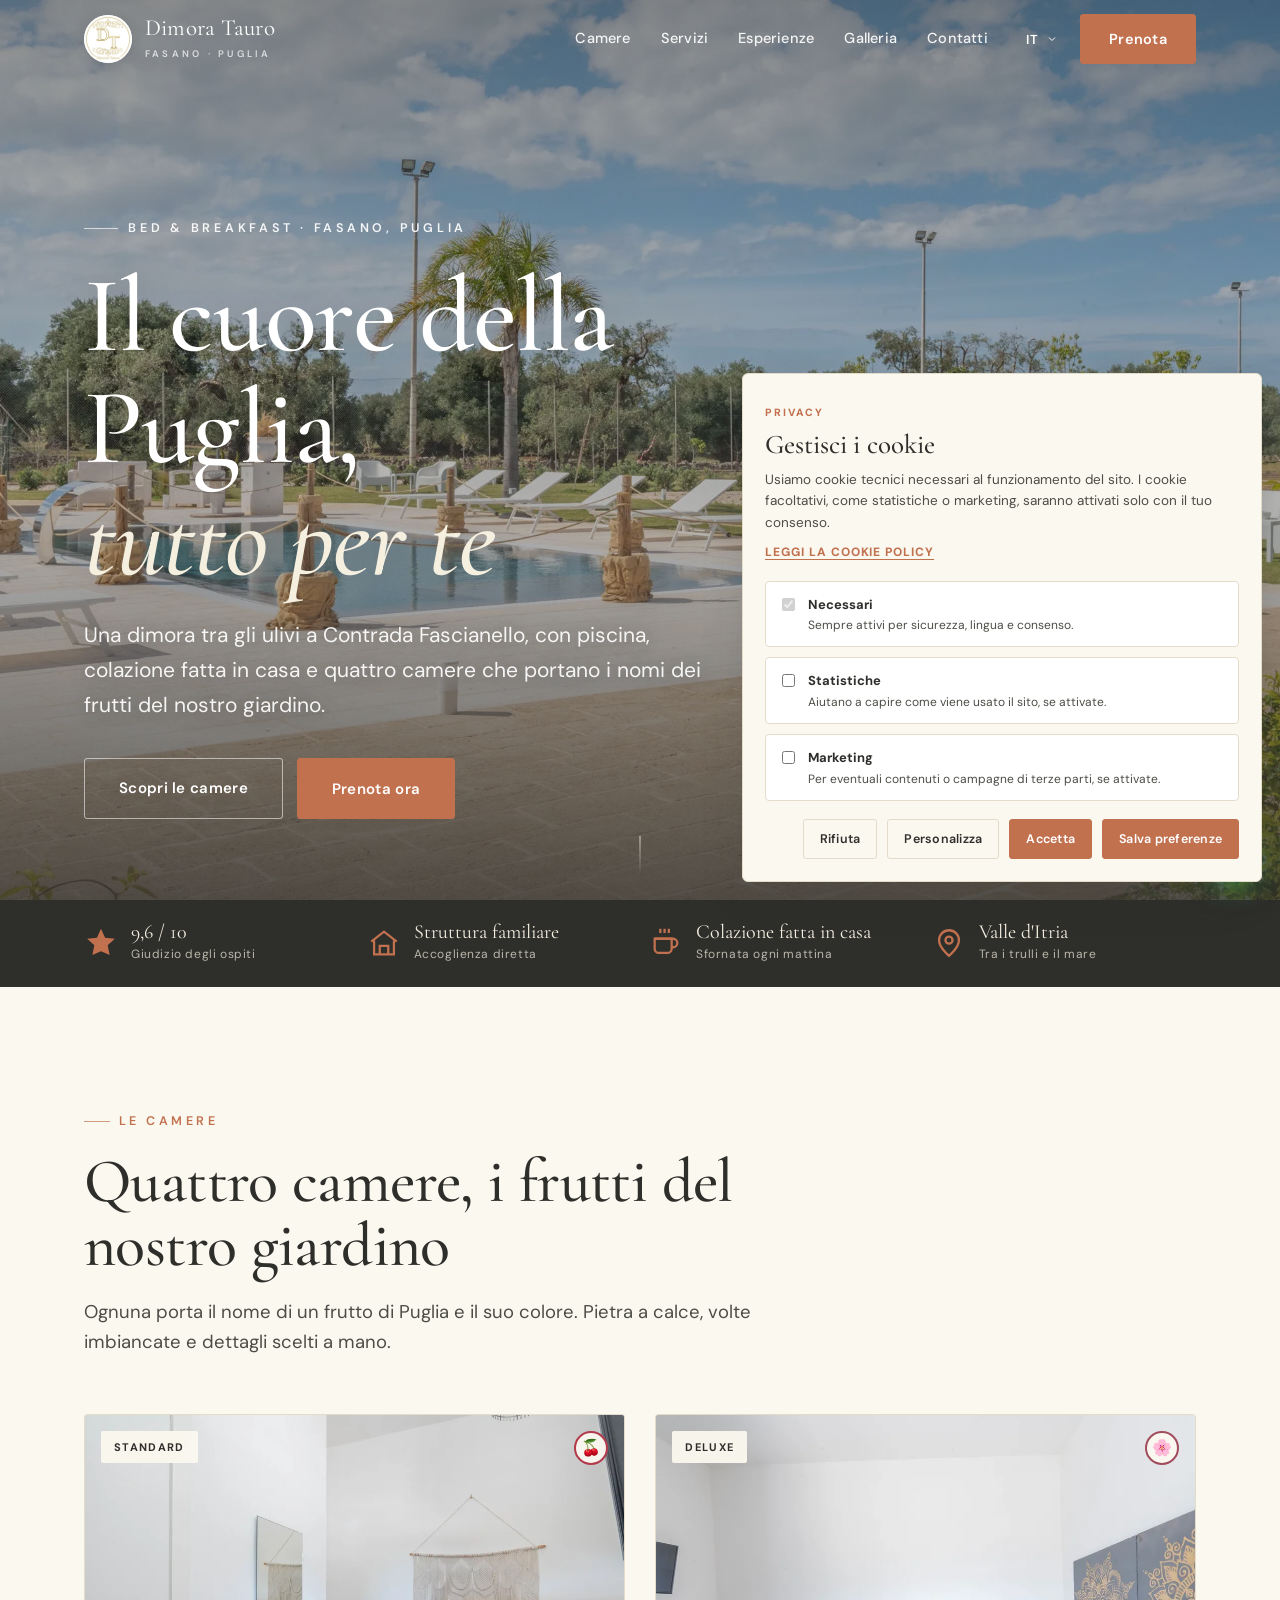
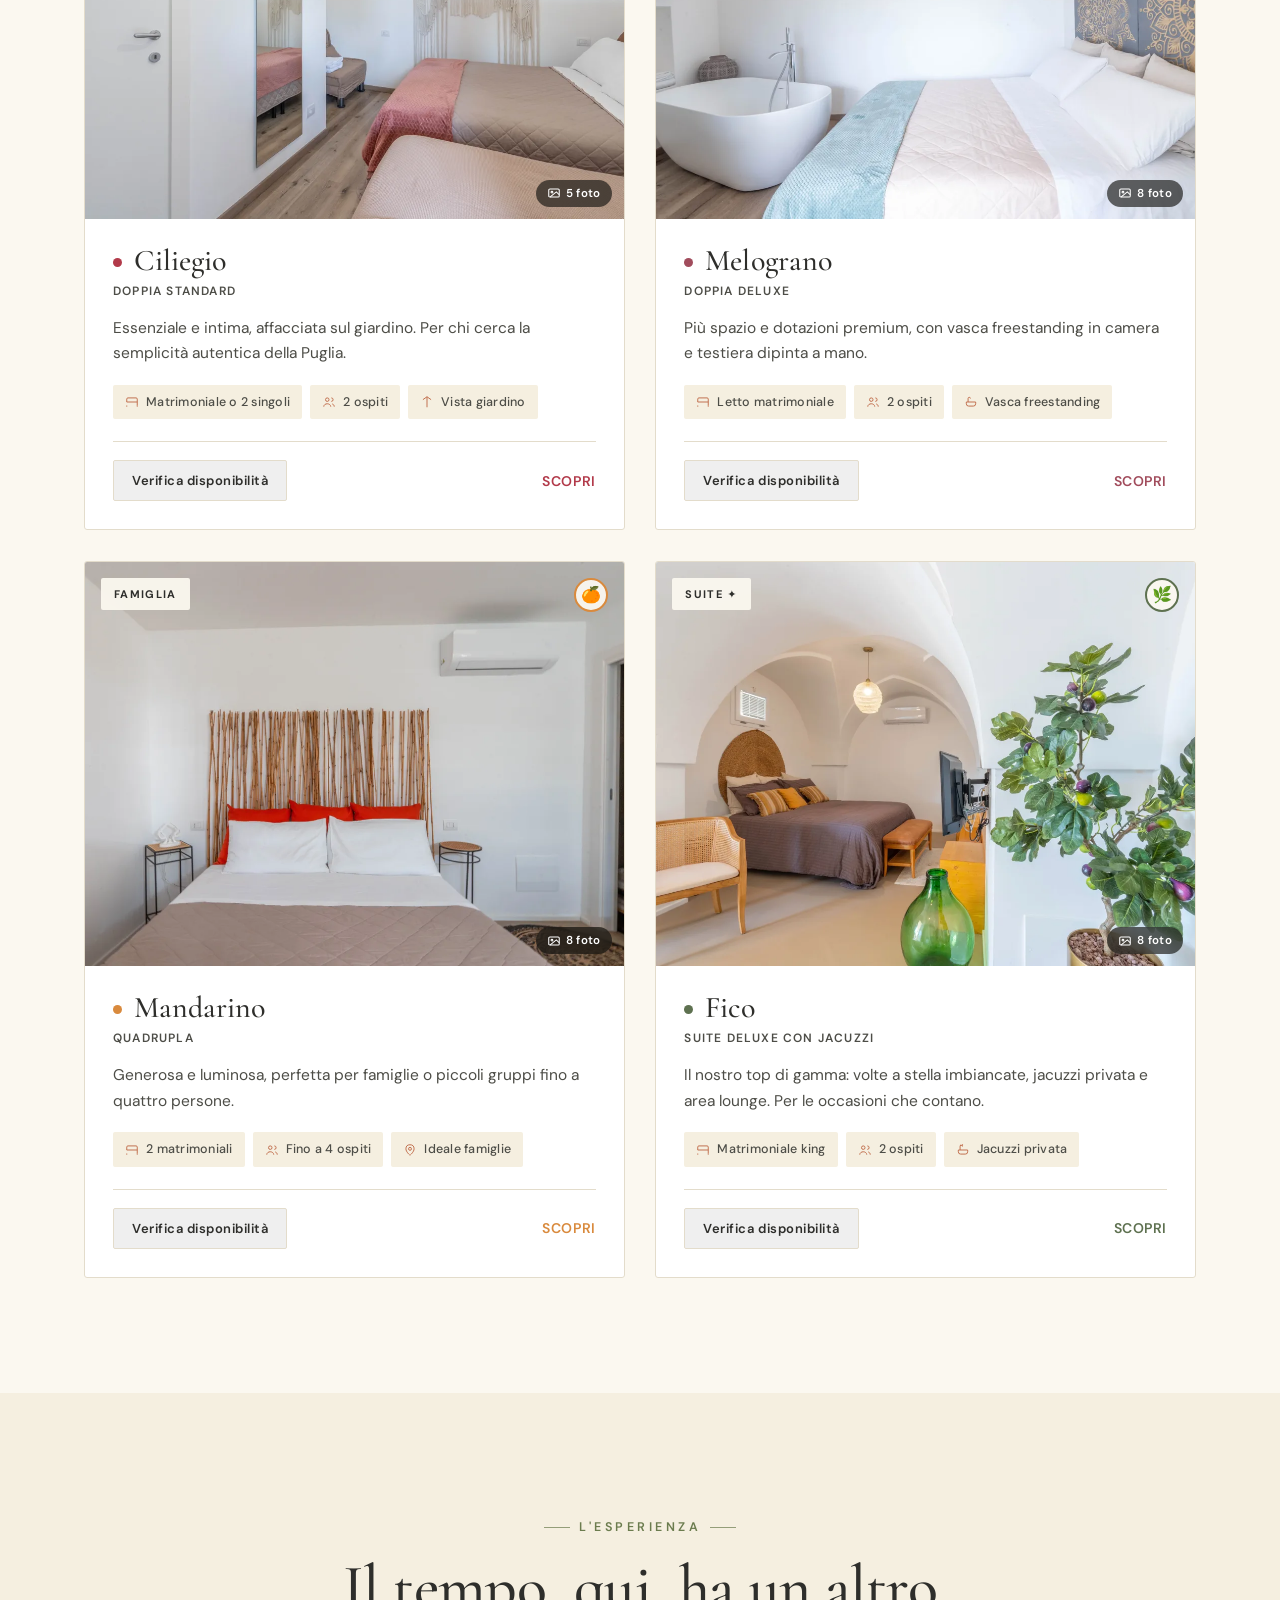
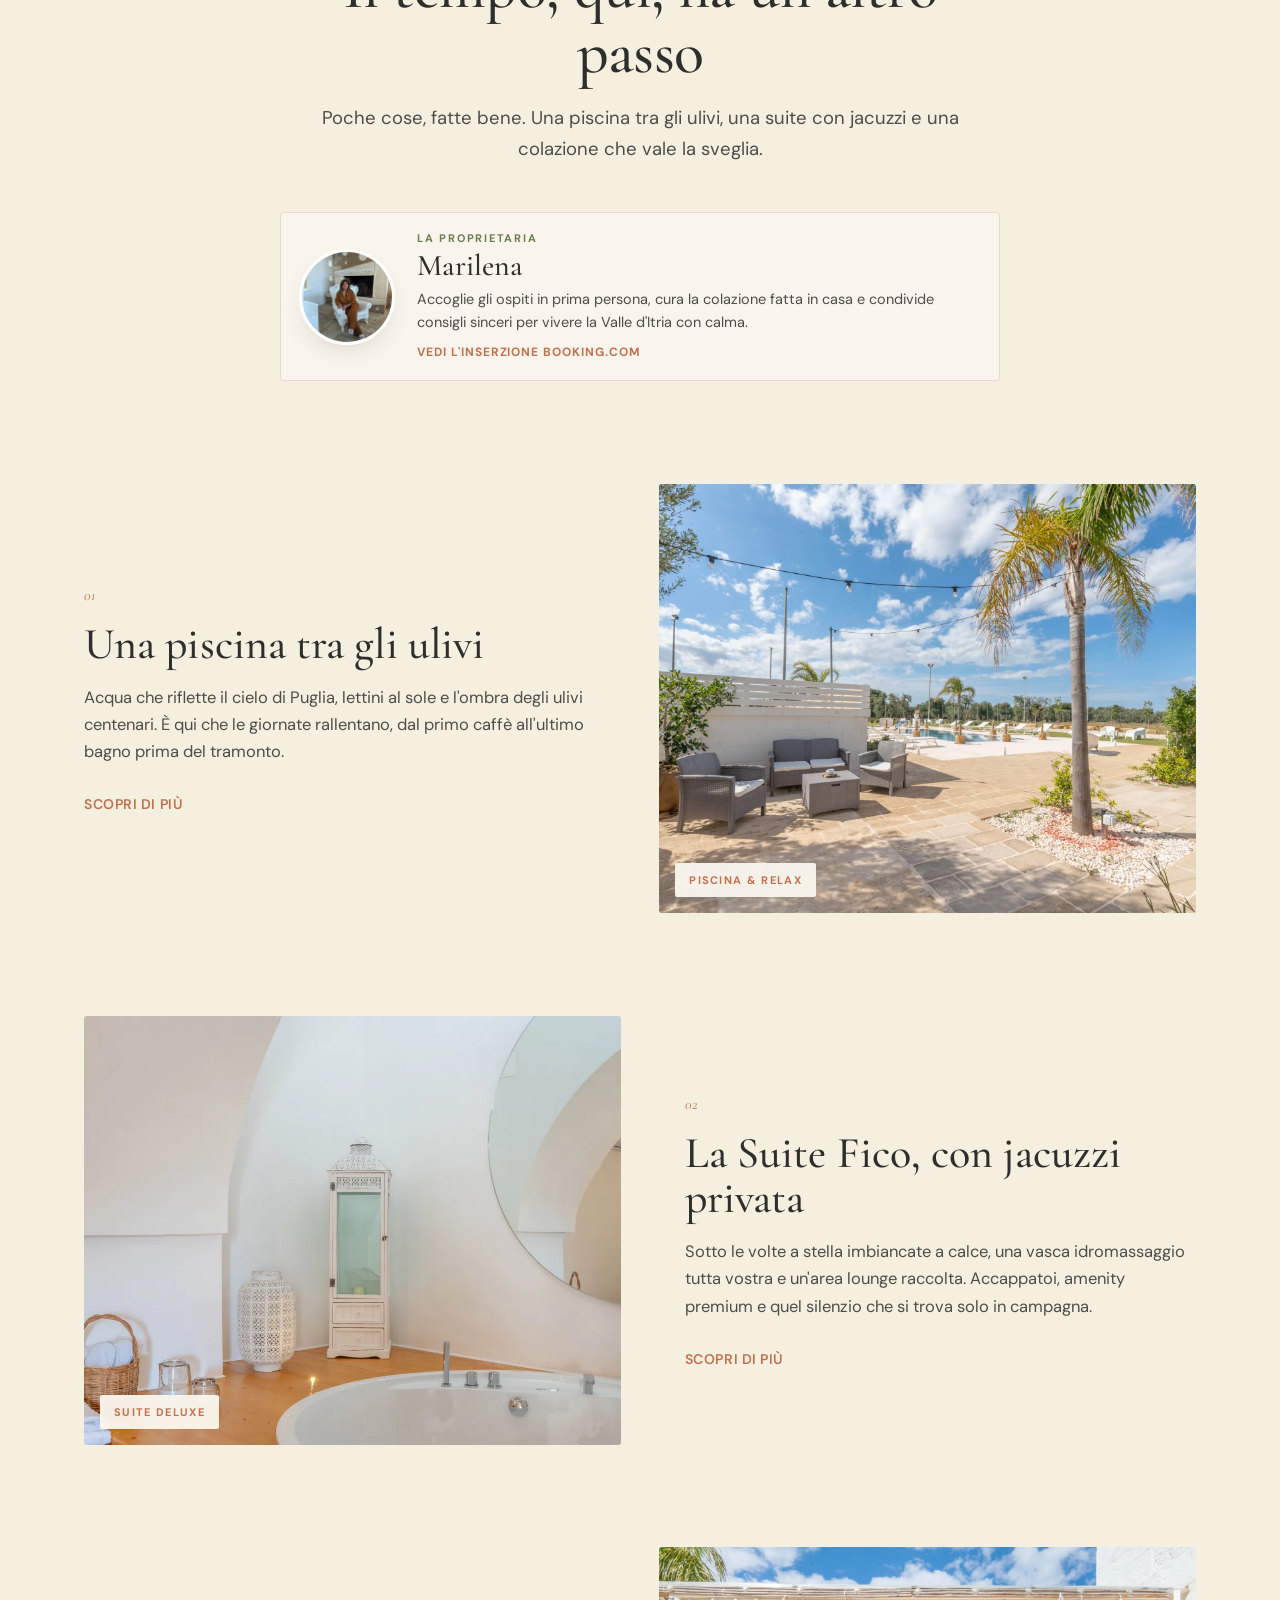
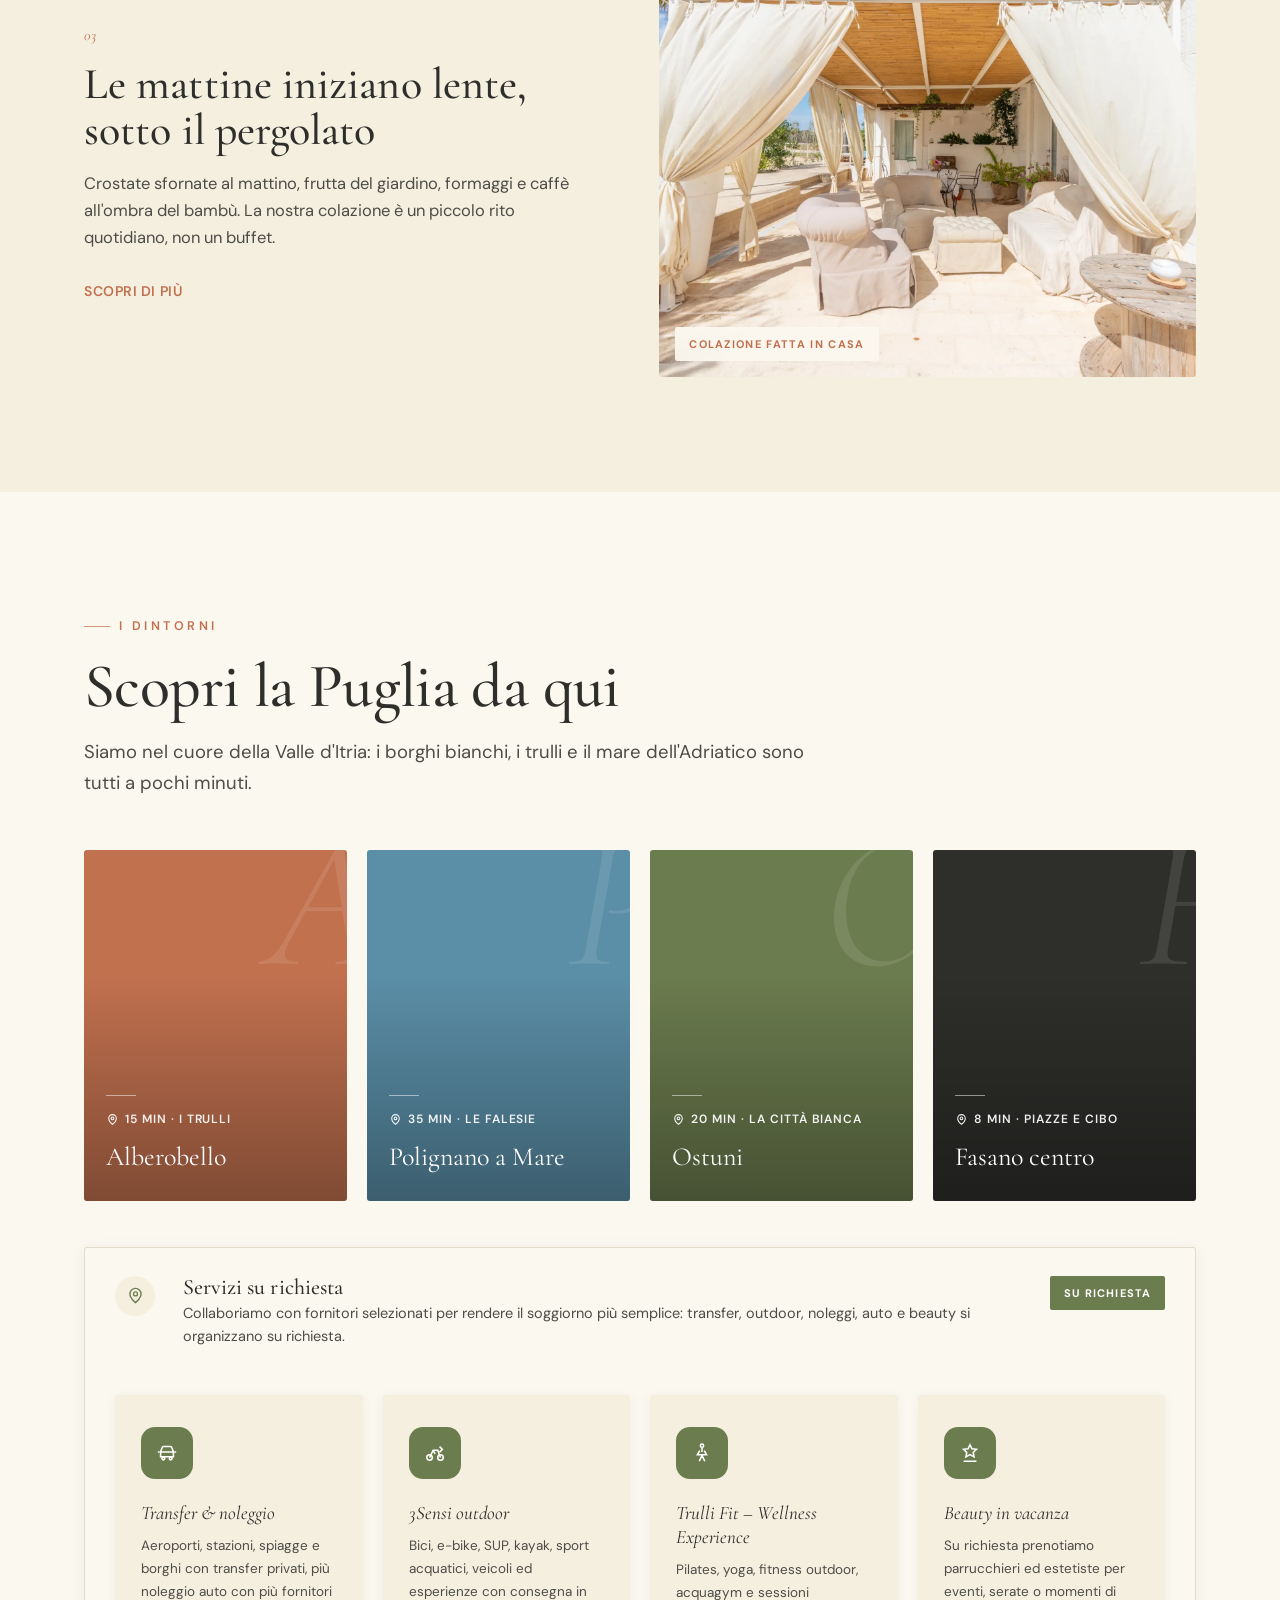
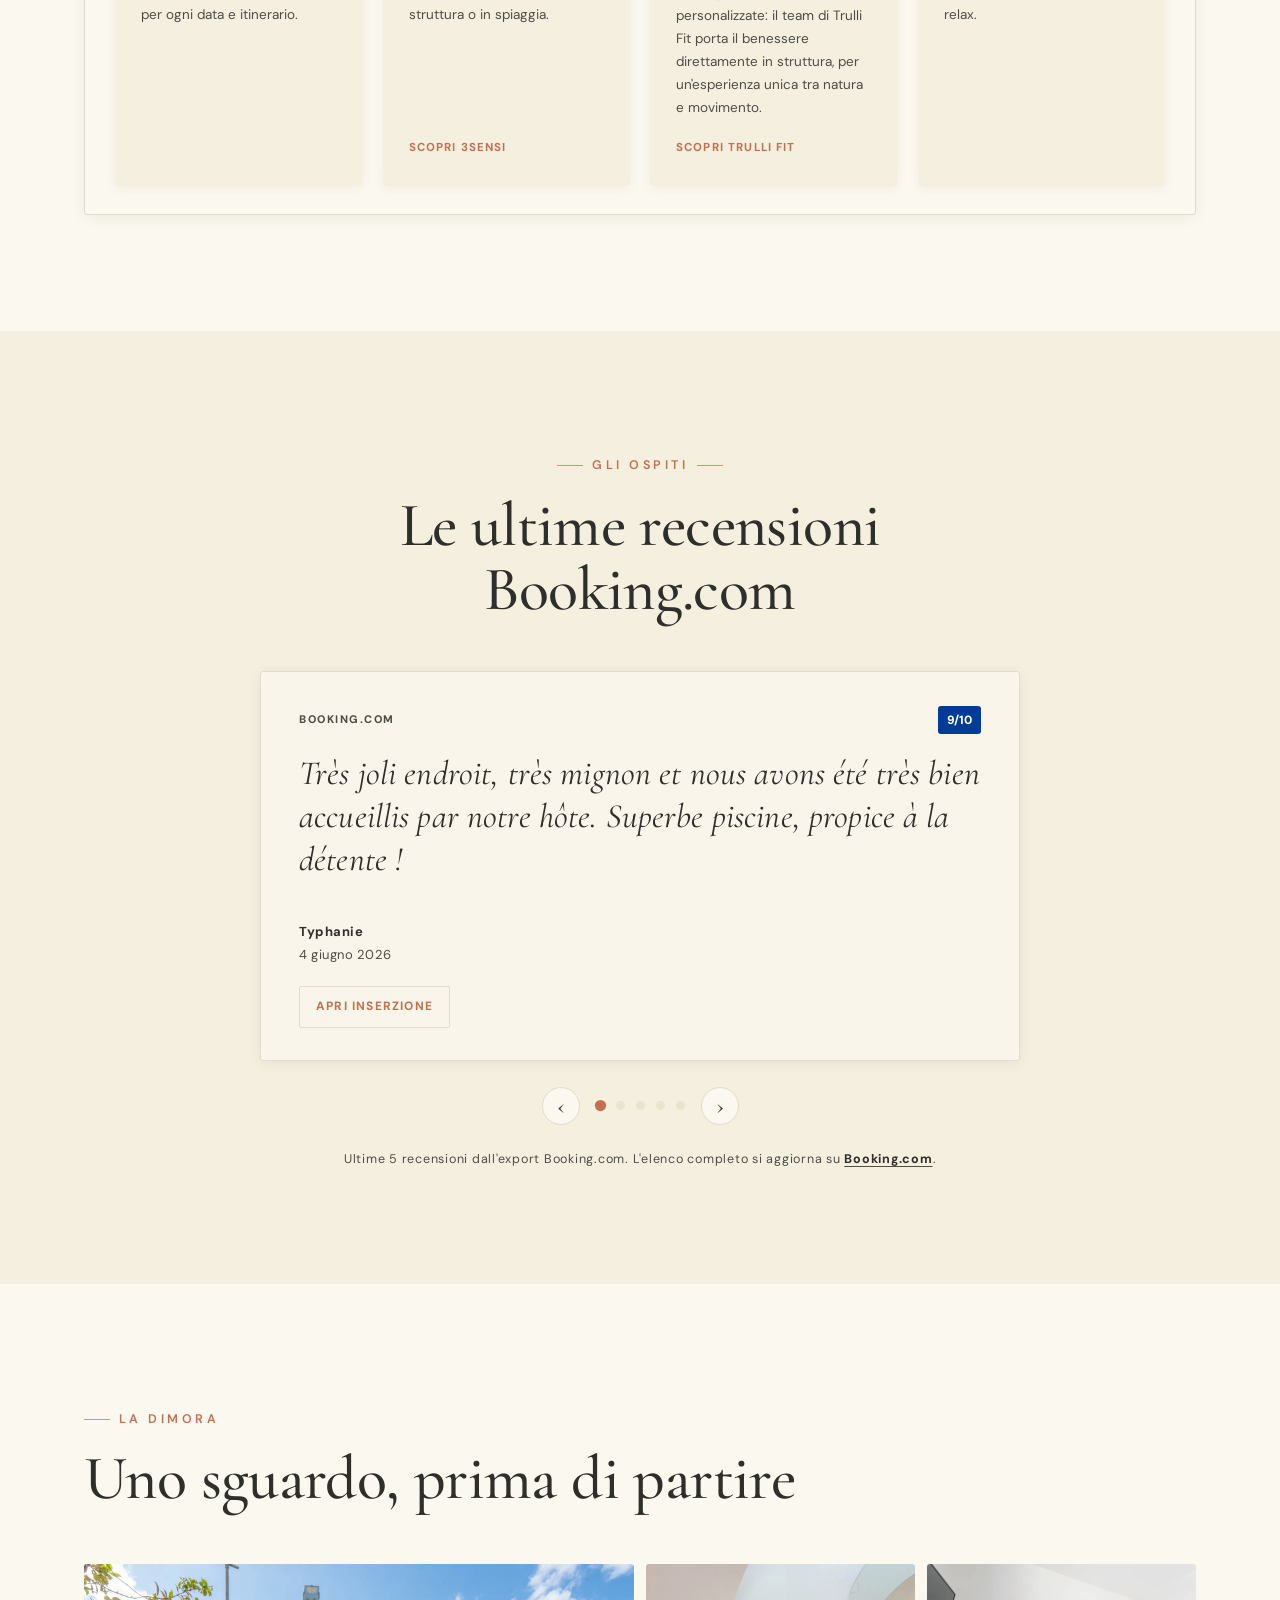
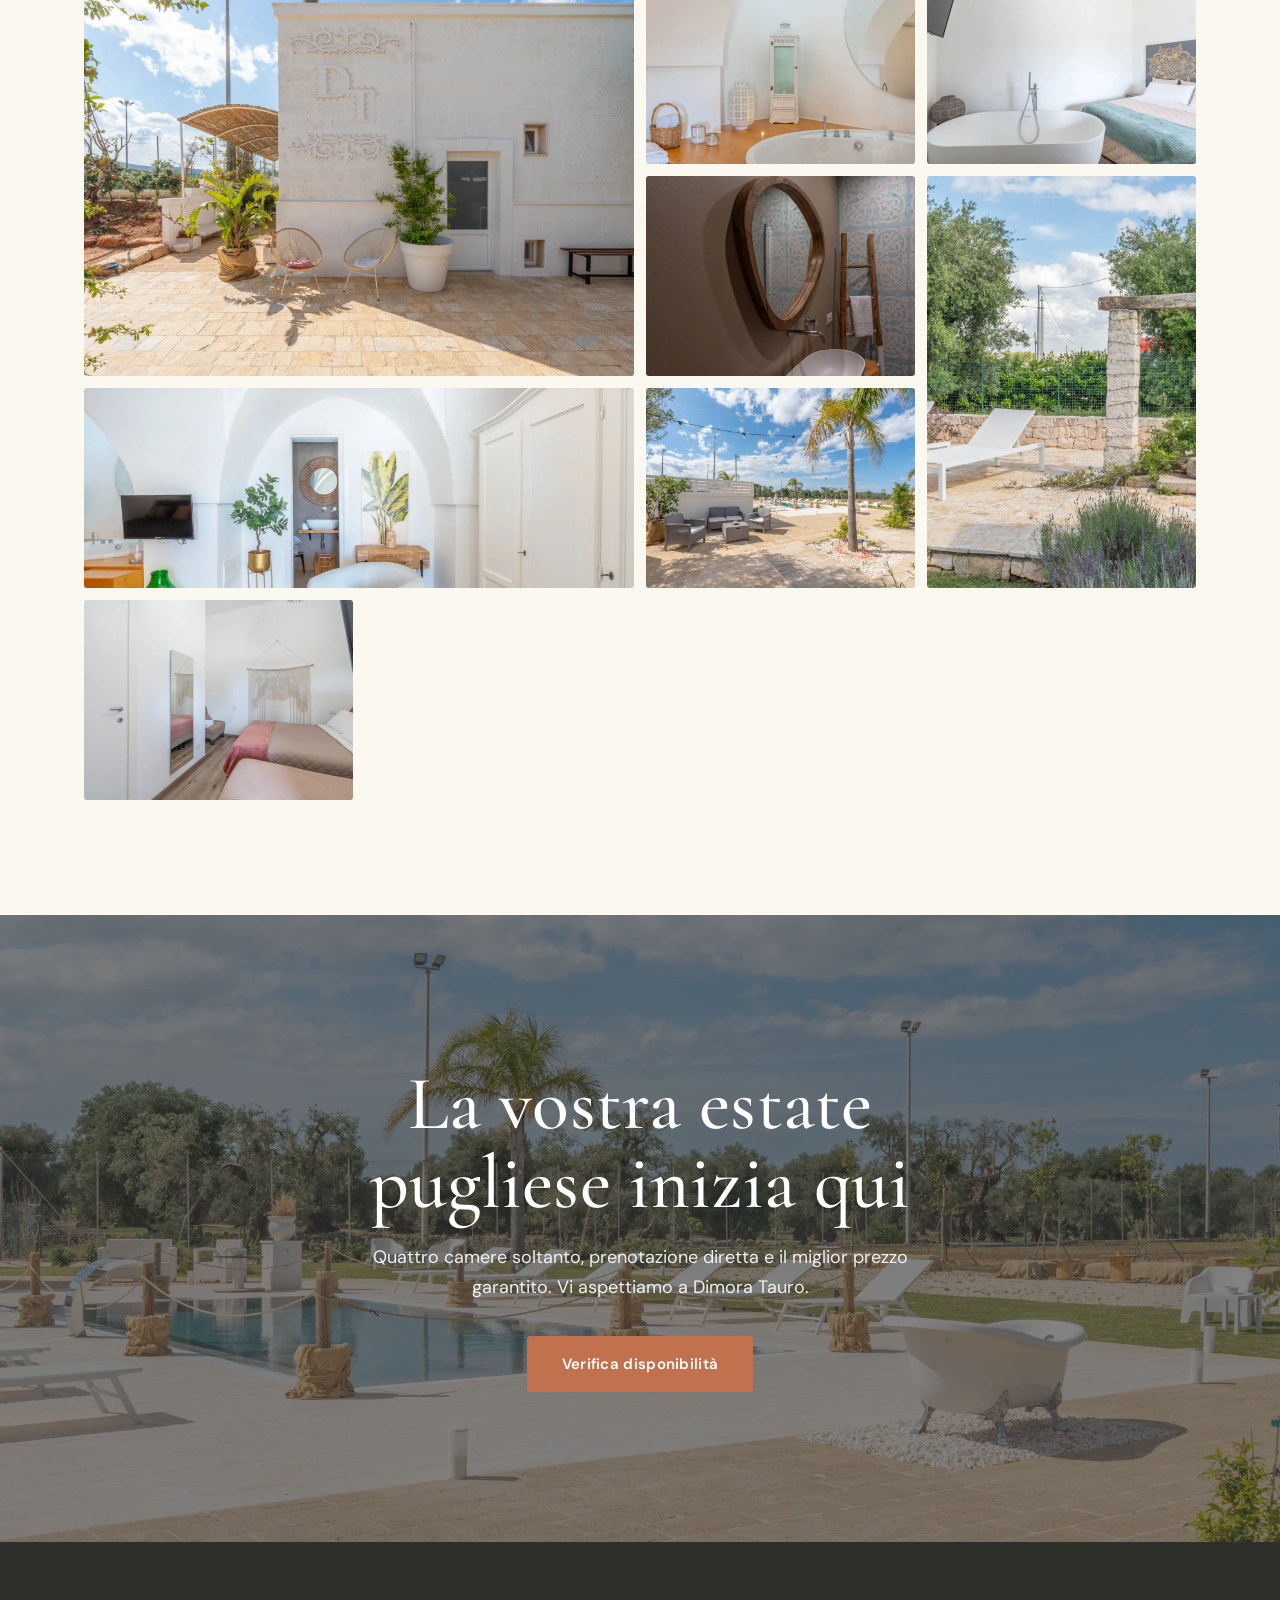
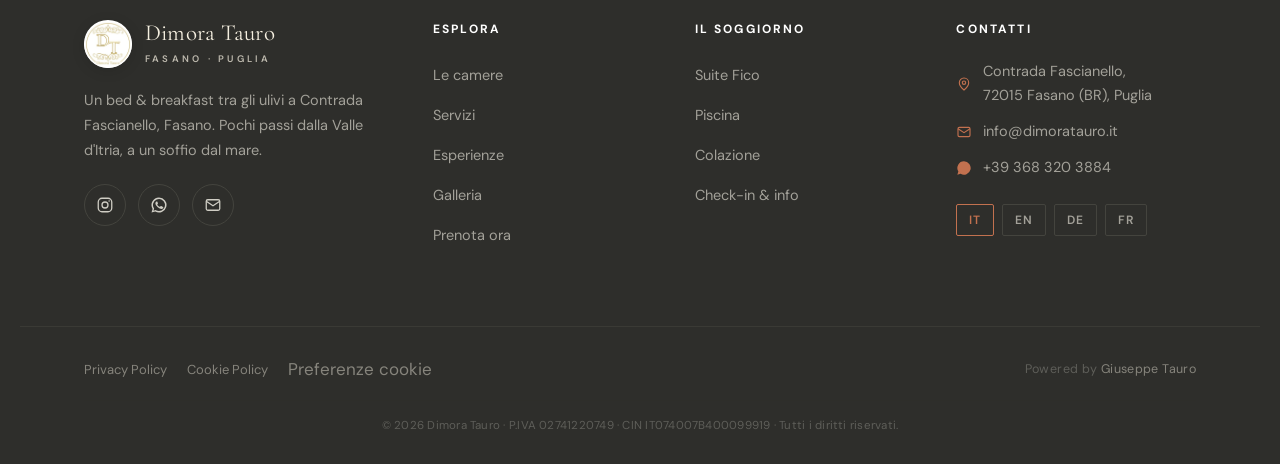
==== commit 8ac4aa95: "Add per-room photo gallery widget with mobile-first design Adds an openable gallery for each of the " ====
--- a/index.html
+++ b/index.html
@@ -68,6 +68,10 @@
   ]
 }
 </script>
+<!-- Google tag (gtag.js) · Consent Mode v2 -->
+<script>window.dataLayer=window.dataLayer||[];function gtag(){dataLayer.push(arguments);}gtag('consent','default',{analytics_storage:'denied',ad_storage:'denied',wait_for_update:500});</script>
+<script async src="https://www.googletagmanager.com/gtag/js?id=G-8NZEPDDP37"></script>
+<script>gtag('js',new Date());gtag('config','G-8NZEPDDP37');</script>
 </head>
 <body data-hero="slideshow">
 
@@ -176,6 +180,7 @@
           <img src="assets/img/ciliegio.webp" alt="Camera Ciliegio" loading="lazy">
           <span class="room__badge" data-i18n="room.ciliegio.badge">Standard</span>
           <span class="room__fruit">🍒</span>
+          <button class="room__photos" data-open-gallery="ciliegio" aria-label="Vedi galleria Ciliegio"><svg viewBox="0 0 24 24" fill="none" stroke="currentColor" stroke-width="1.8"><rect x="3" y="5" width="18" height="14" rx="2"/><circle cx="8.5" cy="10.5" r="1.5"/><polyline points="21 15 16 10 5 19"/></svg><span>5 foto</span></button>
         </div>
         <div class="room__body">
           <h3 class="room__name"><span class="room__dot"></span><span data-i18n="room.ciliegio.name">Ciliegio</span></h3>
@@ -188,7 +193,7 @@
           </div>
           <div class="room__foot">
             <button class="room__cta" data-open-booking="ciliegio" data-i18n="rooms.cta">Verifica disponibilità</button>
-            <span class="link-arrow" data-i18n="rooms.see">Scopri</span>
+            <button class="link-arrow" data-open-gallery="ciliegio" data-i18n="rooms.see">Scopri</button>
           </div>
         </div>
       </article>
@@ -198,6 +203,7 @@
           <img src="assets/img/melograno.webp" alt="Camera Melograno" loading="lazy">
           <span class="room__badge" data-i18n="room.melograno.badge">Deluxe</span>
           <span class="room__fruit">🌸</span>
+          <button class="room__photos" data-open-gallery="melograno" aria-label="Vedi galleria Melograno"><svg viewBox="0 0 24 24" fill="none" stroke="currentColor" stroke-width="1.8"><rect x="3" y="5" width="18" height="14" rx="2"/><circle cx="8.5" cy="10.5" r="1.5"/><polyline points="21 15 16 10 5 19"/></svg><span>8 foto</span></button>
         </div>
         <div class="room__body">
           <h3 class="room__name"><span class="room__dot"></span><span data-i18n="room.melograno.name">Melograno</span></h3>
@@ -210,7 +216,7 @@
           </div>
           <div class="room__foot">
             <button class="room__cta" data-open-booking="melograno" data-i18n="rooms.cta">Verifica disponibilità</button>
-            <span class="link-arrow" data-i18n="rooms.see">Scopri</span>
+            <button class="link-arrow" data-open-gallery="melograno" data-i18n="rooms.see">Scopri</button>
           </div>
         </div>
       </article>
@@ -220,6 +226,7 @@
           <img src="assets/img/mandarino.webp" alt="Camera Mandarino" loading="lazy">
           <span class="room__badge" data-i18n="room.mandarino.badge">Famiglia</span>
           <span class="room__fruit">🍊</span>
+          <button class="room__photos" data-open-gallery="mandarino" aria-label="Vedi galleria Mandarino"><svg viewBox="0 0 24 24" fill="none" stroke="currentColor" stroke-width="1.8"><rect x="3" y="5" width="18" height="14" rx="2"/><circle cx="8.5" cy="10.5" r="1.5"/><polyline points="21 15 16 10 5 19"/></svg><span>8 foto</span></button>
         </div>
         <div class="room__body">
           <h3 class="room__name"><span class="room__dot"></span><span data-i18n="room.mandarino.name">Mandarino</span></h3>
@@ -232,7 +239,7 @@
           </div>
           <div class="room__foot">
             <button class="room__cta" data-open-booking="mandarino" data-i18n="rooms.cta">Verifica disponibilità</button>
-            <span class="link-arrow" data-i18n="rooms.see">Scopri</span>
+            <button class="link-arrow" data-open-gallery="mandarino" data-i18n="rooms.see">Scopri</button>
           </div>
         </div>
       </article>
@@ -242,6 +249,7 @@
           <img src="assets/img/fico.webp" alt="Suite Fico con jacuzzi" loading="lazy">
           <span class="room__badge" data-i18n="room.fico.badge">Suite ✦</span>
           <span class="room__fruit">🌿</span>
+          <button class="room__photos" data-open-gallery="fico" aria-label="Vedi galleria Fico"><svg viewBox="0 0 24 24" fill="none" stroke="currentColor" stroke-width="1.8"><rect x="3" y="5" width="18" height="14" rx="2"/><circle cx="8.5" cy="10.5" r="1.5"/><polyline points="21 15 16 10 5 19"/></svg><span>8 foto</span></button>
         </div>
         <div class="room__body">
           <h3 class="room__name"><span class="room__dot"></span><span data-i18n="room.fico.name">Fico</span></h3>
@@ -254,7 +262,7 @@
           </div>
           <div class="room__foot">
             <button class="room__cta" data-open-booking="fico" data-i18n="rooms.cta">Verifica disponibilità</button>
-            <span class="link-arrow" data-i18n="rooms.see">Scopri</span>
+            <button class="link-arrow" data-open-gallery="fico" data-i18n="rooms.see">Scopri</button>
           </div>
         </div>
       </article>
@@ -517,6 +525,31 @@
   <svg viewBox="0 0 24 24" fill="currentColor"><path d="M12 2a10 10 0 0 0-8.5 15.2L2 22l4.9-1.4A10 10 0 1 0 12 2zm0 18a8 8 0 0 1-4.1-1.1l-.3-.2-2.9.8.8-2.8-.2-.3A8 8 0 1 1 12 20zm4.4-5.9c-.2-.1-1.4-.7-1.7-.8-.2-.1-.4-.1-.5.1l-.7.9c-.1.2-.3.2-.5.1a6.5 6.5 0 0 1-1.9-1.2 7.3 7.3 0 0 1-1.3-1.7c-.1-.2 0-.4.1-.5l.4-.5.3-.5v-.4l-.8-1.8c-.2-.5-.4-.4-.5-.4h-.5a1 1 0 0 0-.7.3 3 3 0 0 0-.9 2.2 5.2 5.2 0 0 0 1.1 2.7 11.8 11.8 0 0 0 4.6 4c.6.3 1.1.4 1.5.5a3.6 3.6 0 0 0 1.6.1c.5-.1 1.4-.6 1.6-1.1.2-.6.2-1 .1-1.1z"/></svg>
 </a>
 
+<!-- ============ ROOM GALLERY ============ -->
+<div class="rg" id="roomGal" role="dialog" aria-modal="true" aria-label="Galleria camera">
+  <div class="rg__scrim" data-rg-close></div>
+  <div class="rg__panel">
+    <div class="rg__head">
+      <div class="rg__info">
+        <span class="rg__dot" id="rgDot"></span>
+        <h3 class="rg__name" id="rgName"></h3>
+      </div>
+      <div class="rg__actions">
+        <span class="rg__count" id="rgCount"></span>
+        <button class="rg__close" data-rg-close aria-label="Chiudi">
+          <svg viewBox="0 0 24 24" fill="none" stroke="currentColor" stroke-width="2"><line x1="18" y1="6" x2="6" y2="18"/><line x1="6" y1="6" x2="18" y2="18"/></svg>
+        </button>
+      </div>
+    </div>
+    <div class="rg__stage" id="rgStage">
+      <img class="rg__img" id="rgImg" alt="">
+      <button class="rg__nav rg__nav--prev" id="rgPrev" aria-label="Foto precedente"><svg viewBox="0 0 24 24" fill="none" stroke="currentColor" stroke-width="2"><polyline points="15 18 9 12 15 6"/></svg></button>
+      <button class="rg__nav rg__nav--next" id="rgNext" aria-label="Foto successiva"><svg viewBox="0 0 24 24" fill="none" stroke="currentColor" stroke-width="2"><polyline points="9 18 15 12 9 6"/></svg></button>
+    </div>
+    <div class="rg__strip" id="rgStrip"></div>
+  </div>
+</div>
+
 <!-- ============ LIGHTBOX ============ -->
 <div class="lightbox" id="lightbox">
   <button class="lb-btn lb-close" data-lb-close aria-label="Chiudi"><svg viewBox="0 0 24 24" fill="none" stroke="currentColor" stroke-width="2"><line x1="18" y1="6" x2="6" y2="18"/><line x1="6" y1="6" x2="18" y2="18"/></svg></button>
--- a/assets/styles.css
+++ b/assets/styles.css
@@ -250,6 +250,15 @@
 .room__cta{font-size:13px;font-weight:600;letter-spacing:.04em;color:var(--graphite);
   border:1px solid var(--line);padding:11px 18px;border-radius:2px;transition:.35s}
 .room__cta:hover{background:var(--rc,var(--accent));border-color:var(--rc,var(--accent));color:#fff}
+button.link-arrow{background:none;border:0;padding:0;color:var(--rc,var(--accent))}
+.room__photos{
+  position:absolute;bottom:12px;right:12px;display:flex;align-items:center;gap:5px;
+  background:rgba(18,18,15,.64);backdrop-filter:blur(8px);color:#fff;border:none;
+  padding:6px 11px;border-radius:20px;font-size:11.5px;font-weight:600;
+  letter-spacing:.03em;cursor:pointer;transition:.25s;font-family:var(--sans)
+}
+.room__photos:hover{background:rgba(18,18,15,.88);transform:translateY(-1px)}
+.room__photos svg{width:14px;height:14px;flex:none}
 
 /* ============================================================
    SERVICES
@@ -546,6 +555,76 @@
 .legal__note{border-left:3px solid var(--accent);padding-left:16px;margin-top:34px}
 
 /* ============================================================
+   ROOM GALLERY
+   ============================================================ */
+.rg{position:fixed;inset:0;z-index:140;display:none;align-items:flex-end;justify-content:center}
+.rg.is-open{display:flex}
+.rg__scrim{position:absolute;inset:0;background:rgba(18,18,15,.88);backdrop-filter:blur(6px)}
+.rg__panel{
+  position:relative;z-index:1;background:var(--graphite);color:#fff;
+  width:100%;border-radius:18px 18px 0 0;max-height:92dvh;
+  display:flex;flex-direction:column;overflow:hidden
+}
+.rg.is-open .rg__panel{animation:rgIn .38s var(--ease)}
+@keyframes rgIn{from{transform:translateY(30px);opacity:0}to{transform:none;opacity:1}}
+.rg__head{
+  display:flex;align-items:center;justify-content:space-between;flex:none;
+  padding:16px 18px 13px;border-bottom:1px solid rgba(255,255,255,.1)
+}
+.rg__info{display:flex;align-items:center;gap:10px}
+.rg__dot{width:10px;height:10px;border-radius:50%;background:var(--rg-c,var(--terracotta));flex:none}
+.rg__name{font-family:var(--serif);font-size:21px;font-weight:500;margin:0}
+.rg__actions{display:flex;align-items:center;gap:12px}
+.rg__count{font-size:12px;font-weight:600;letter-spacing:.08em;color:rgba(255,255,255,.45)}
+.rg__close{
+  width:36px;height:36px;border-radius:50%;background:rgba(255,255,255,.1);
+  border:none;color:#fff;display:grid;place-items:center;transition:.25s
+}
+.rg__close:hover{background:rgba(255,255,255,.26)}
+.rg__close svg{width:17px;height:17px}
+.rg__stage{
+  position:relative;flex:1;min-height:0;
+  display:flex;align-items:center;justify-content:center;
+  background:#141412;overflow:hidden
+}
+.rg__img{max-width:100%;max-height:100%;object-fit:contain;display:block;transition:opacity .22s}
+.rg__img.rg-fade{opacity:0}
+.rg__nav{
+  position:absolute;top:50%;transform:translateY(-50%);
+  width:46px;height:46px;border-radius:50%;
+  background:rgba(255,255,255,.12);border:1px solid rgba(255,255,255,.22);
+  color:#fff;display:grid;place-items:center;transition:.25s;z-index:2
+}
+.rg__nav:hover{background:rgba(255,255,255,.28)}
+.rg__nav svg{width:20px;height:20px}
+.rg__nav--prev{left:12px}
+.rg__nav--next{right:12px}
+.rg__strip{
+  display:flex;gap:5px;padding:10px 12px;flex:none;
+  overflow-x:auto;scroll-snap-type:x mandatory;-webkit-overflow-scrolling:touch;
+  background:rgba(0,0,0,.22);scrollbar-width:none
+}
+.rg__strip::-webkit-scrollbar{display:none}
+.rg__thumb{
+  width:58px;height:58px;flex:none;border-radius:4px;overflow:hidden;
+  border:2px solid transparent;background:none;padding:0;cursor:pointer;
+  transition:border-color .2s;scroll-snap-align:start
+}
+.rg__thumb.is-active{border-color:var(--rg-c,var(--terracotta))}
+.rg__thumb img{width:100%;height:100%;object-fit:cover;display:block}
+@media(min-width:640px){
+  .rg{align-items:center;padding:20px}
+  .rg__panel{border-radius:10px;max-height:88dvh;max-width:980px}
+  .rg__stage{min-height:360px}
+}
+@media(max-width:639px){
+  .rg__nav{display:none}
+  .rg__thumb{width:52px;height:52px}
+  .rg__head{padding:14px 16px 11px}
+  .rg__name{font-size:19px}
+}
+
+/* ============================================================
    REVEAL ANIMATION
    ============================================================ */
 .reveal{opacity:0;transform:translateY(26px);transition:opacity .9s var(--ease),transform .9s var(--ease)}
@@ -646,8 +725,10 @@
   .foot__bot-row{flex-direction:column;align-items:flex-start}
   .foot__legal{text-align:left}
   .modal{padding:12px}
-  .cookie{left:12px;right:12px;bottom:88px;width:auto}
-  .cookie__panel{padding:18px}
+  .cookie{inset:0;width:auto;bottom:0;background:rgba(46,46,43,.55);backdrop-filter:blur(3px);
+    display:none;align-items:center;justify-content:center;padding:16px}
+  .cookie.is-open{display:flex}
+  .cookie__panel{padding:20px;width:100%;max-width:480px}
   .cookie__actions{display:grid;grid-template-columns:1fr}
   .cookie__actions .btn{width:100%}
   .modal__card{max-width:none;margin:auto 0;border-radius:5px}
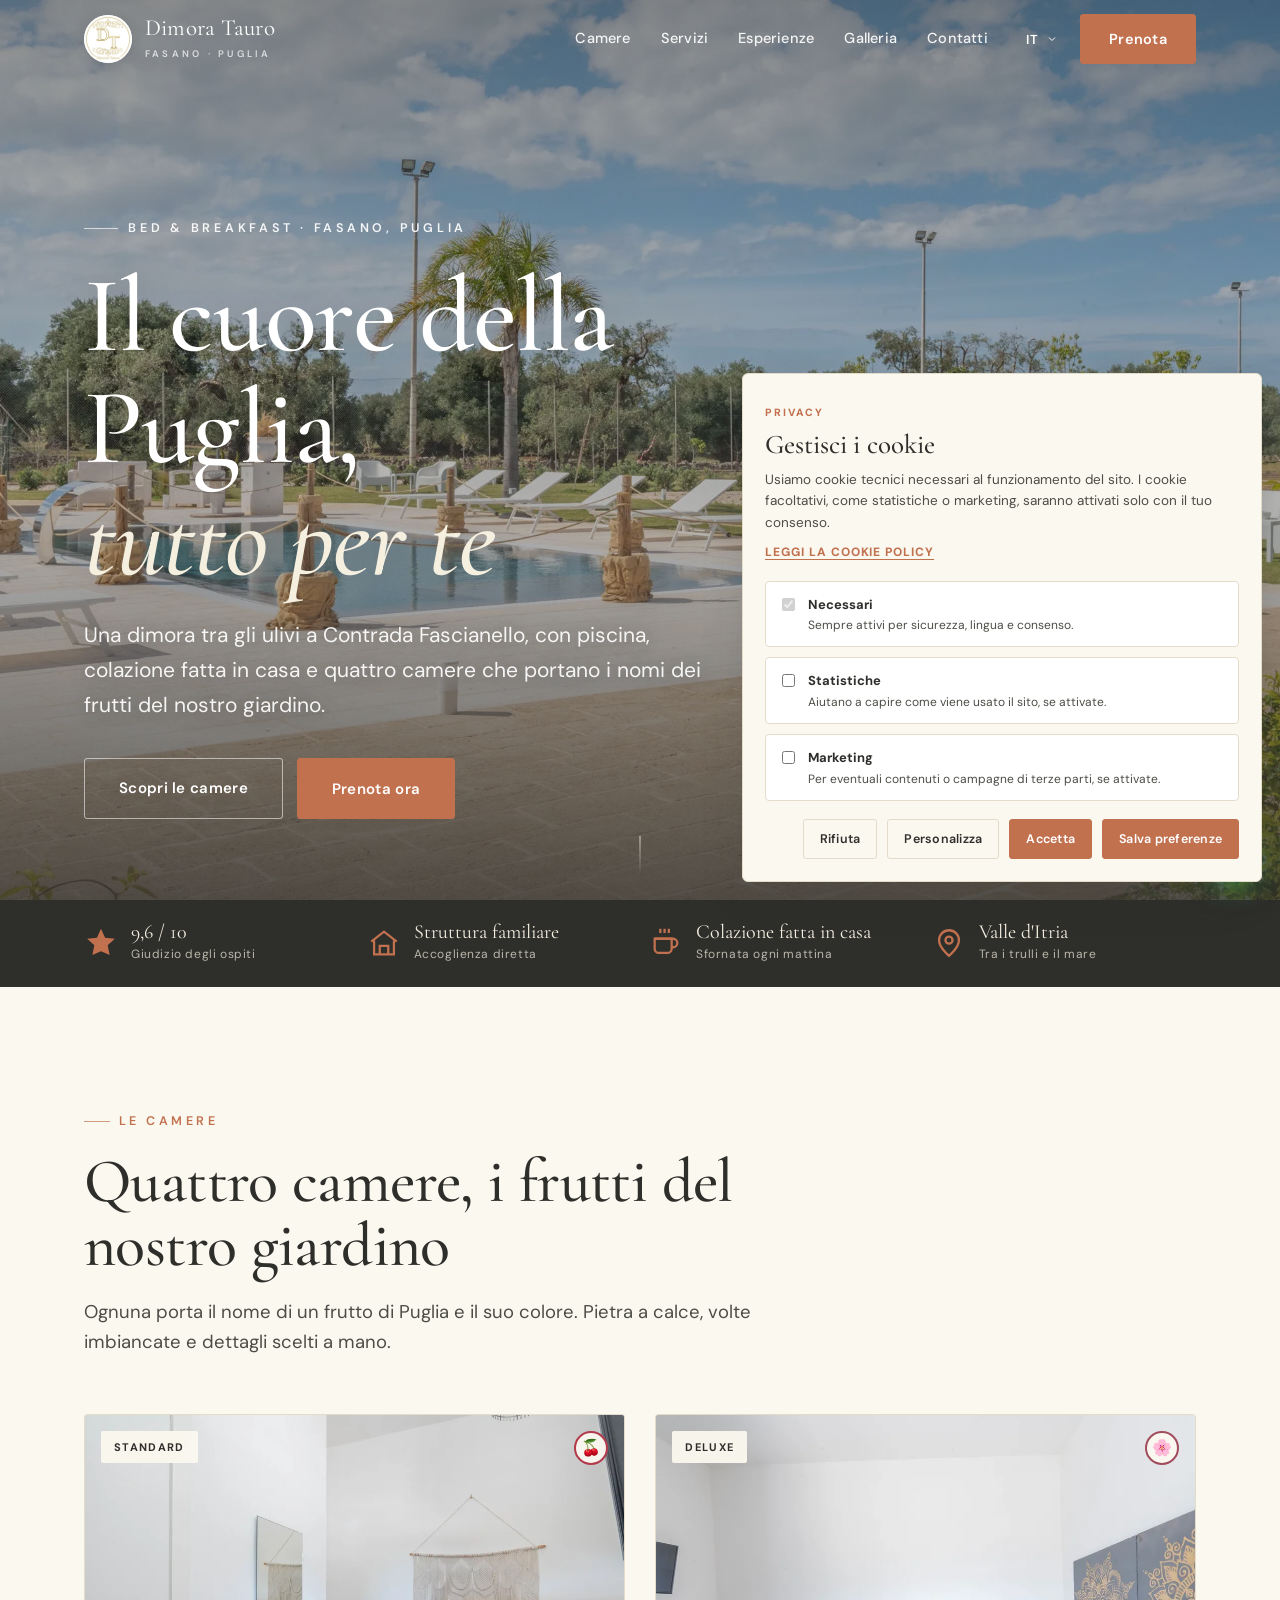
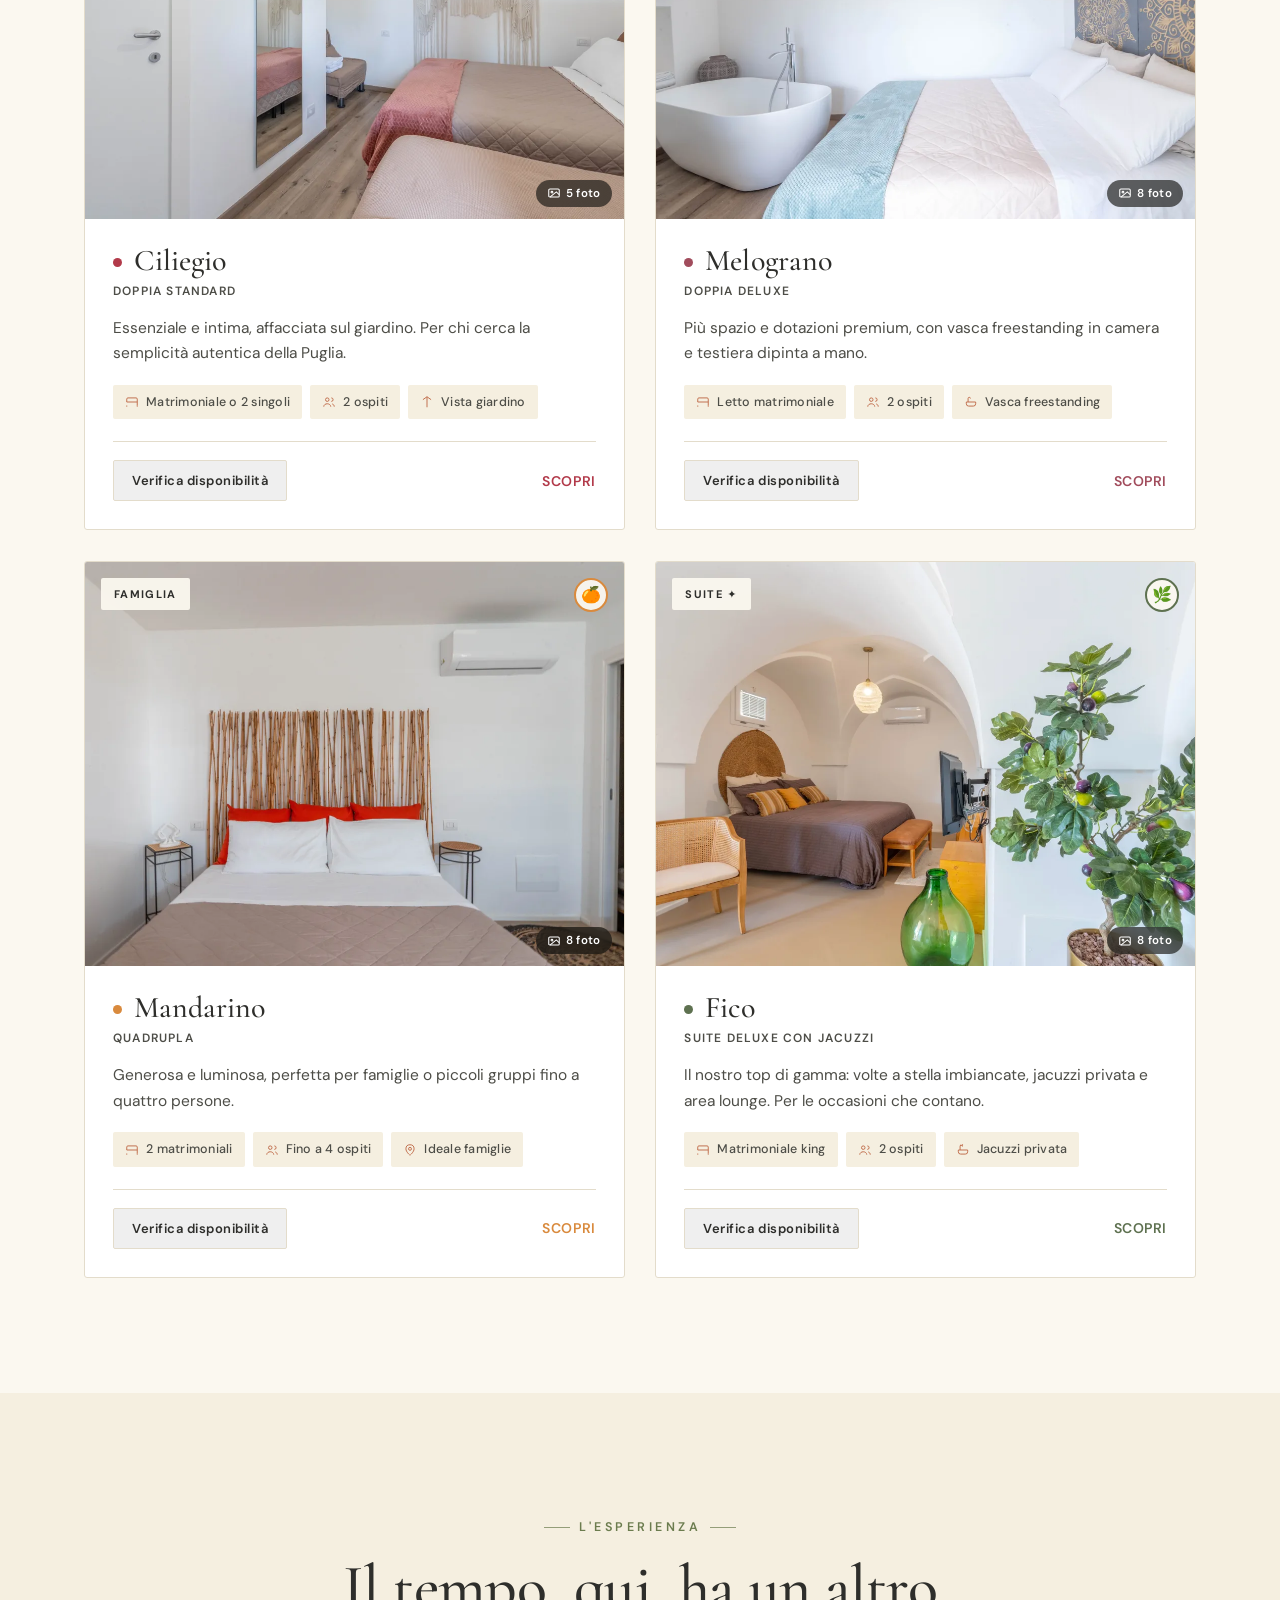
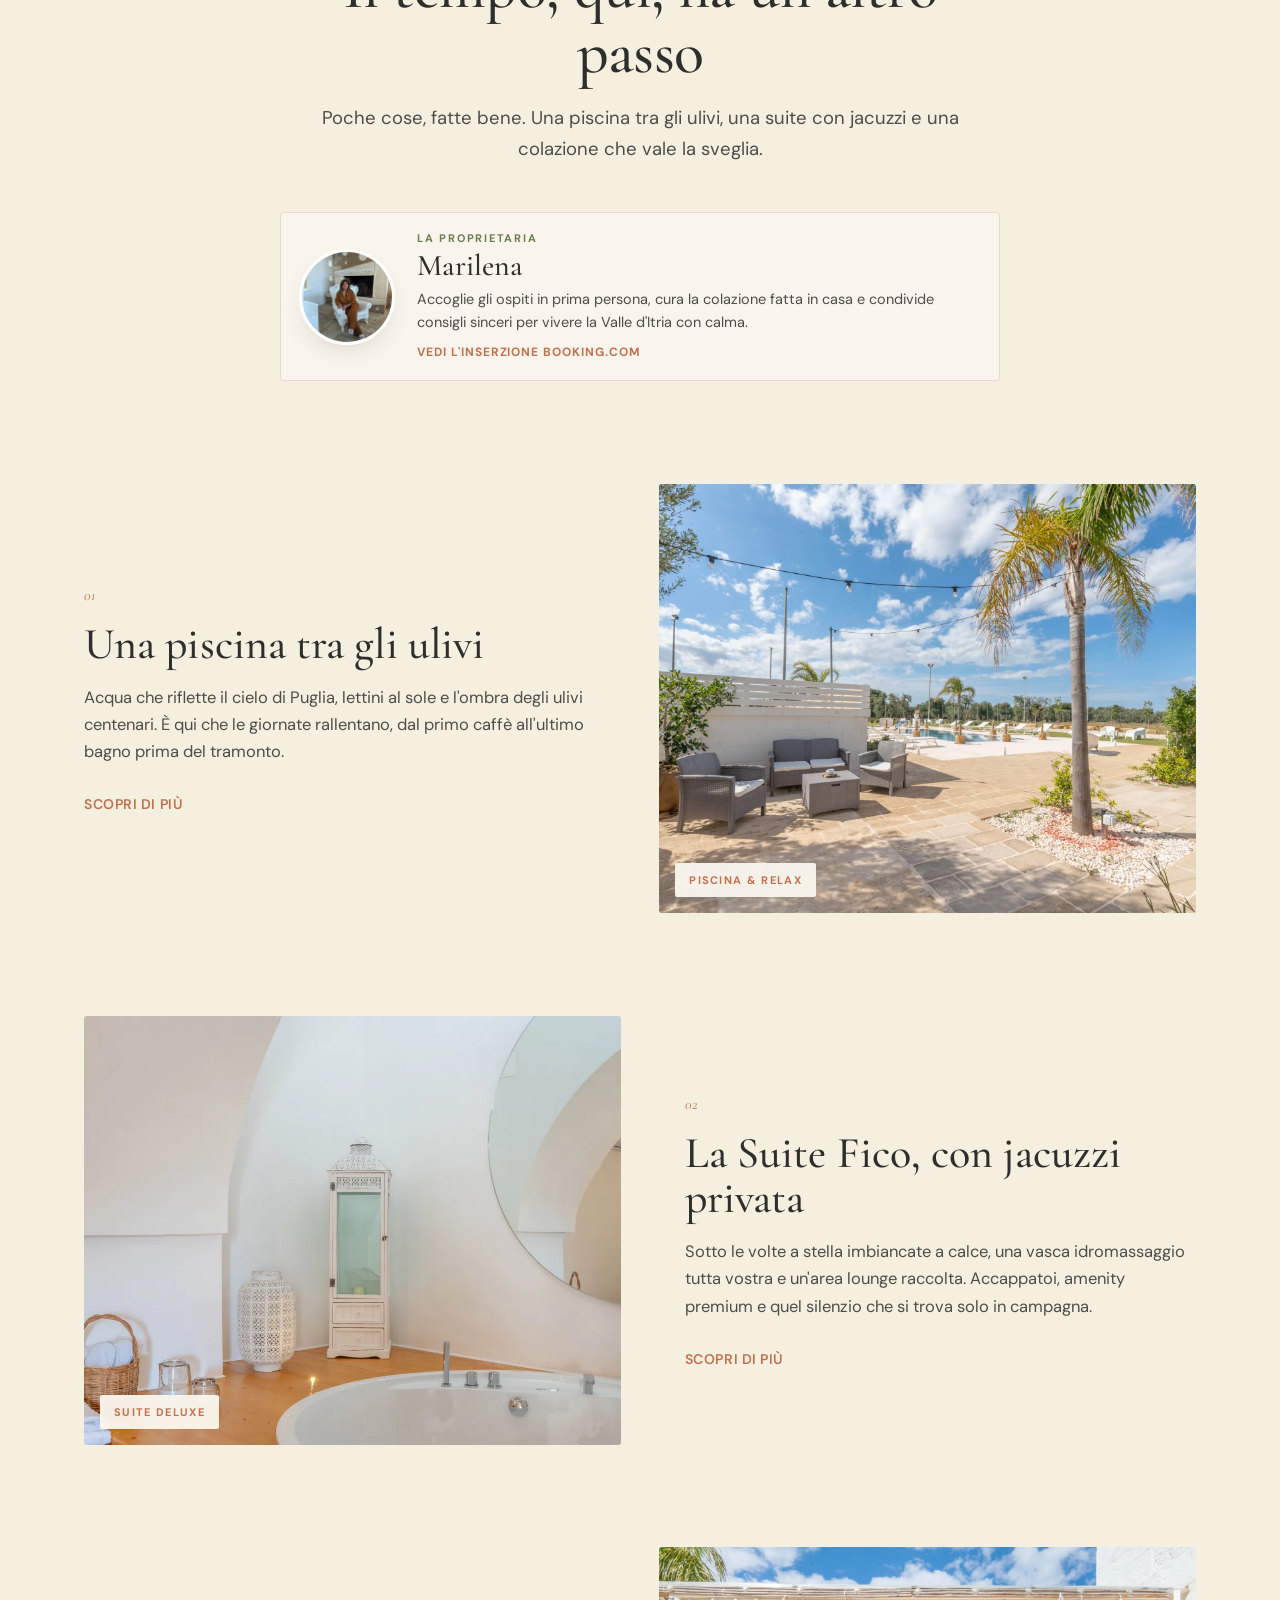
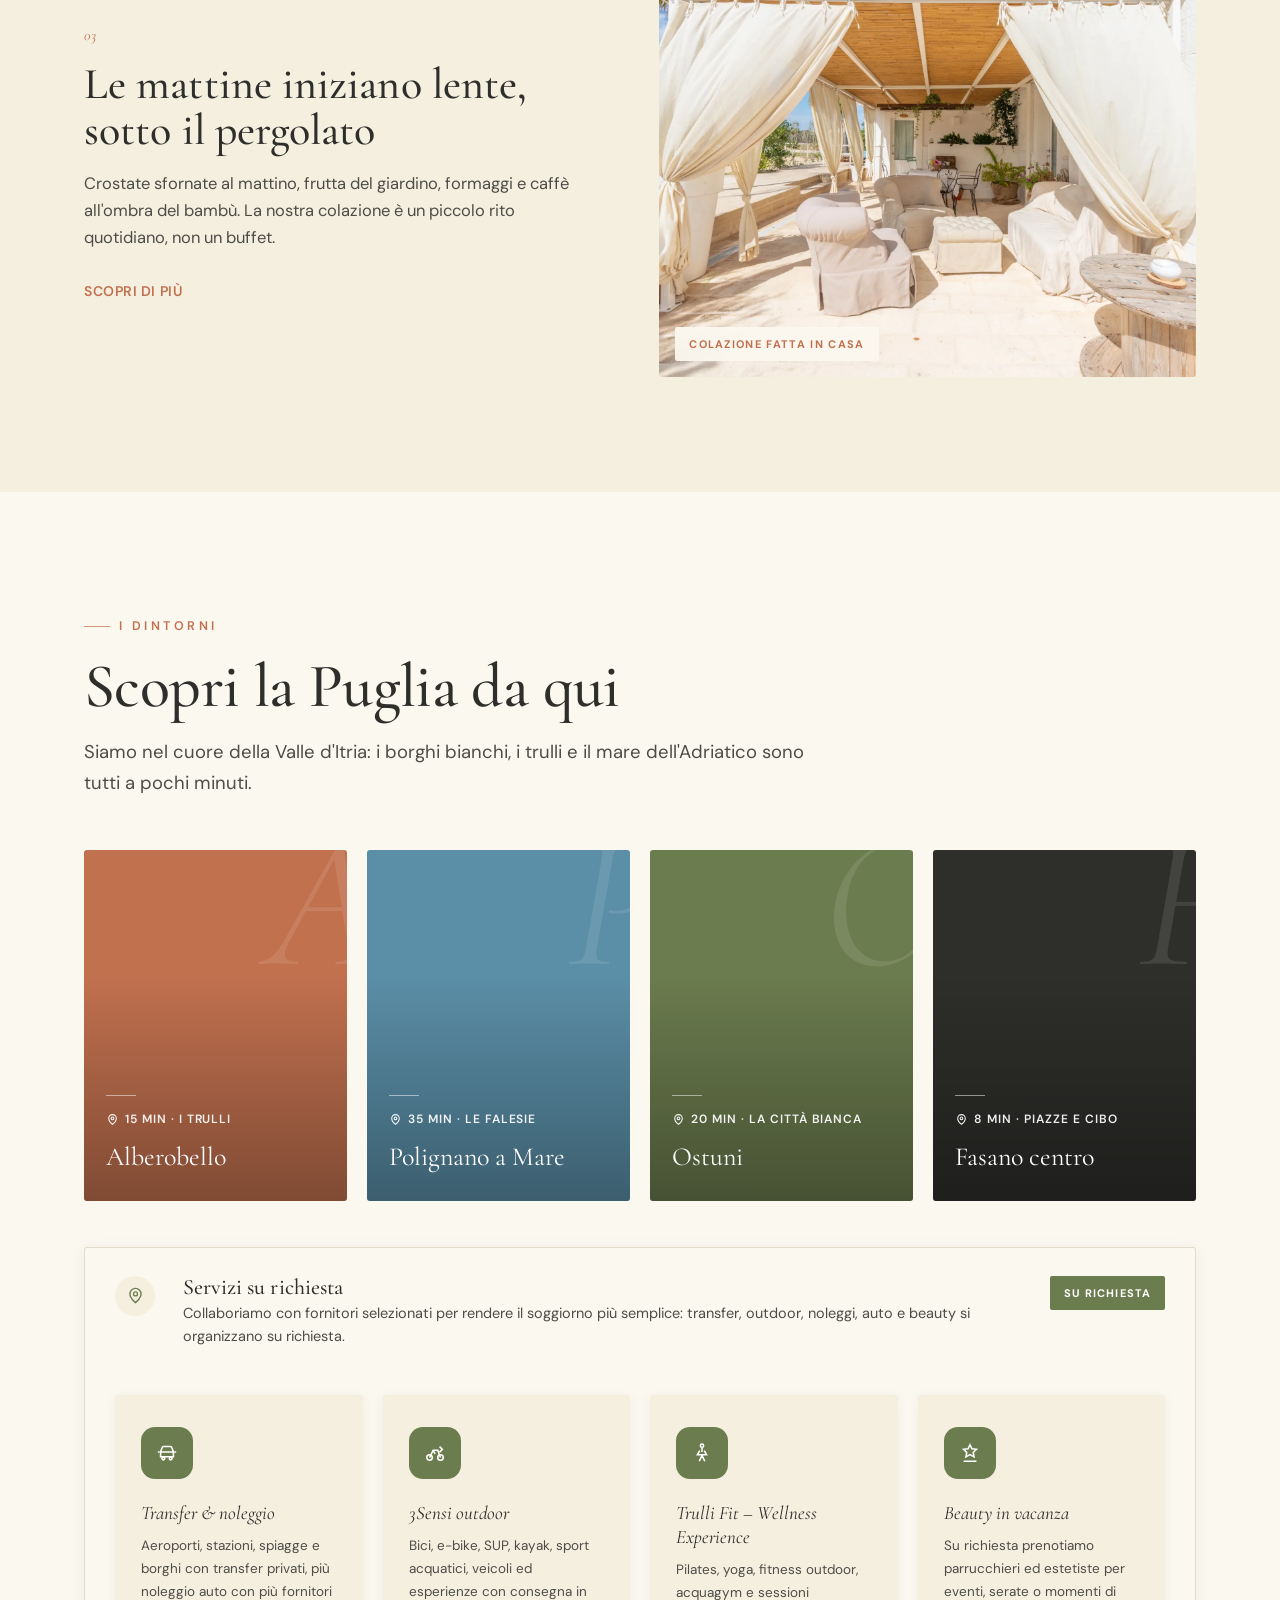
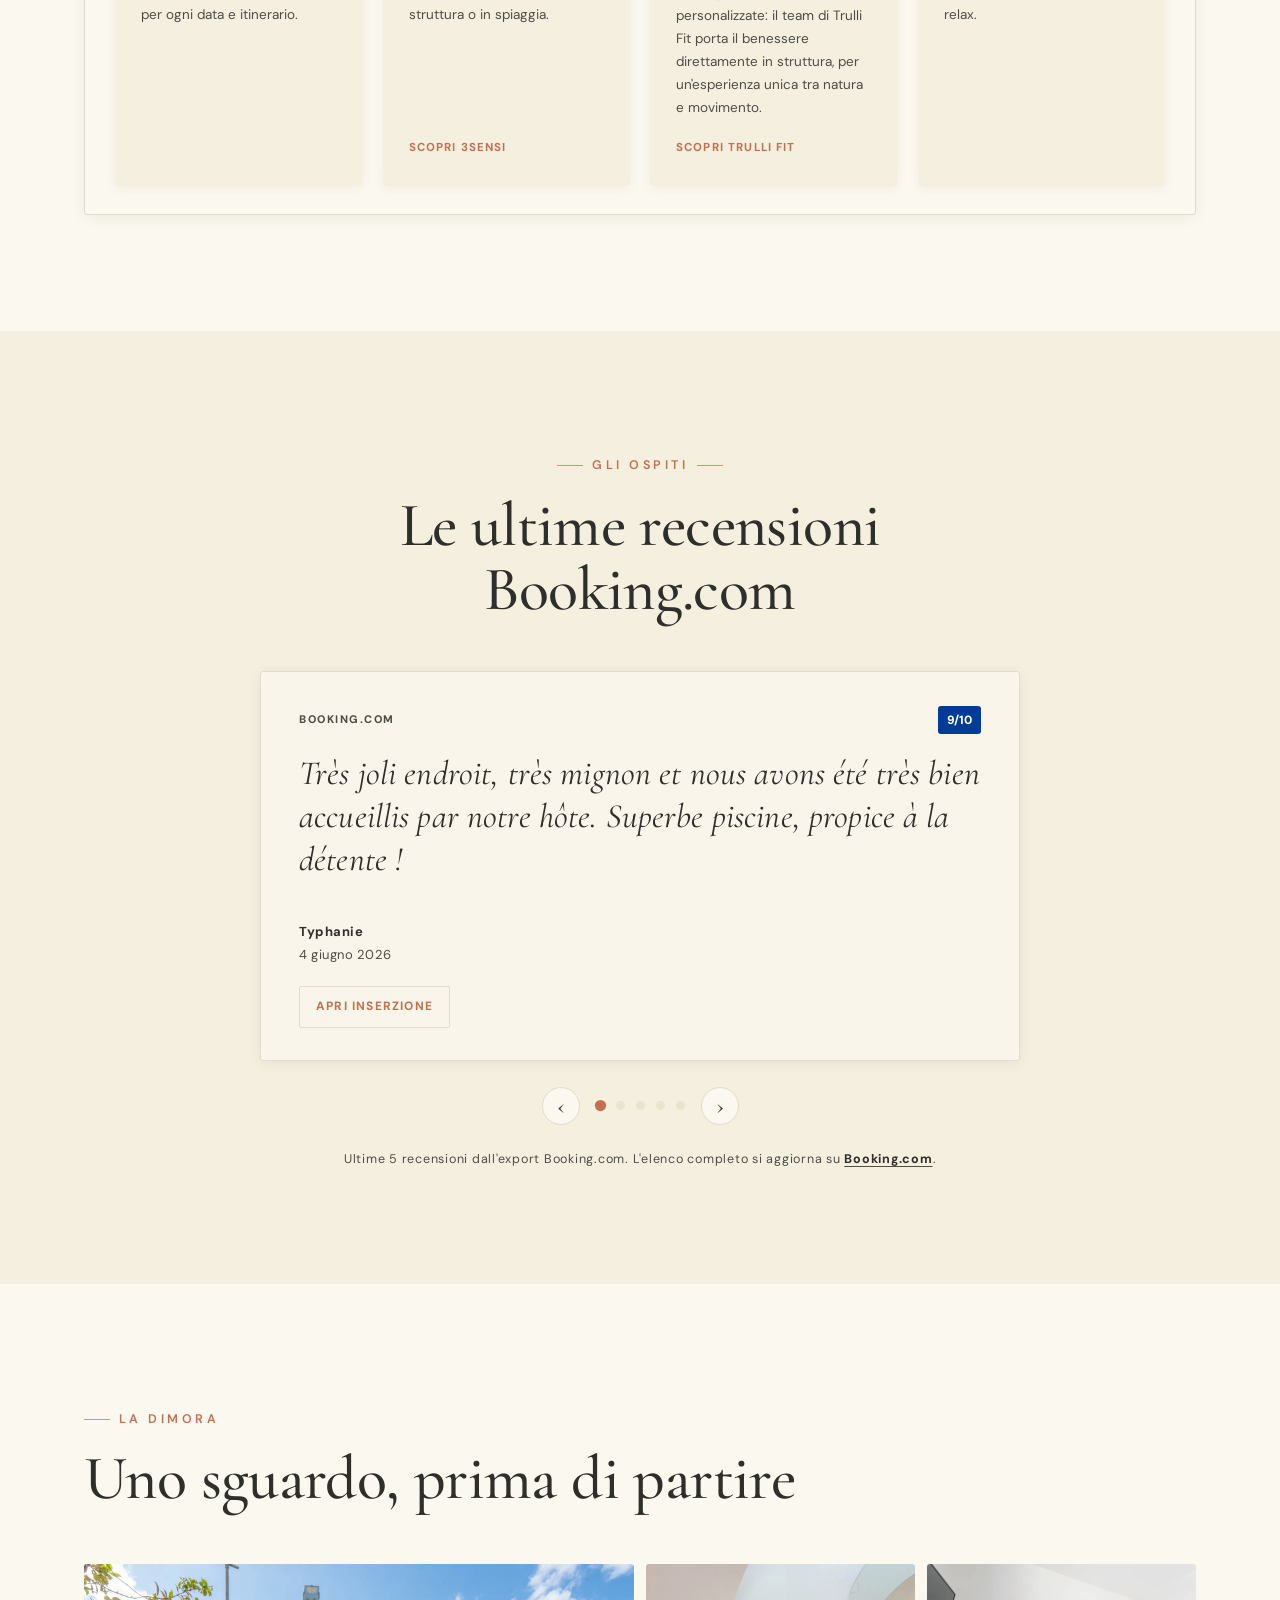
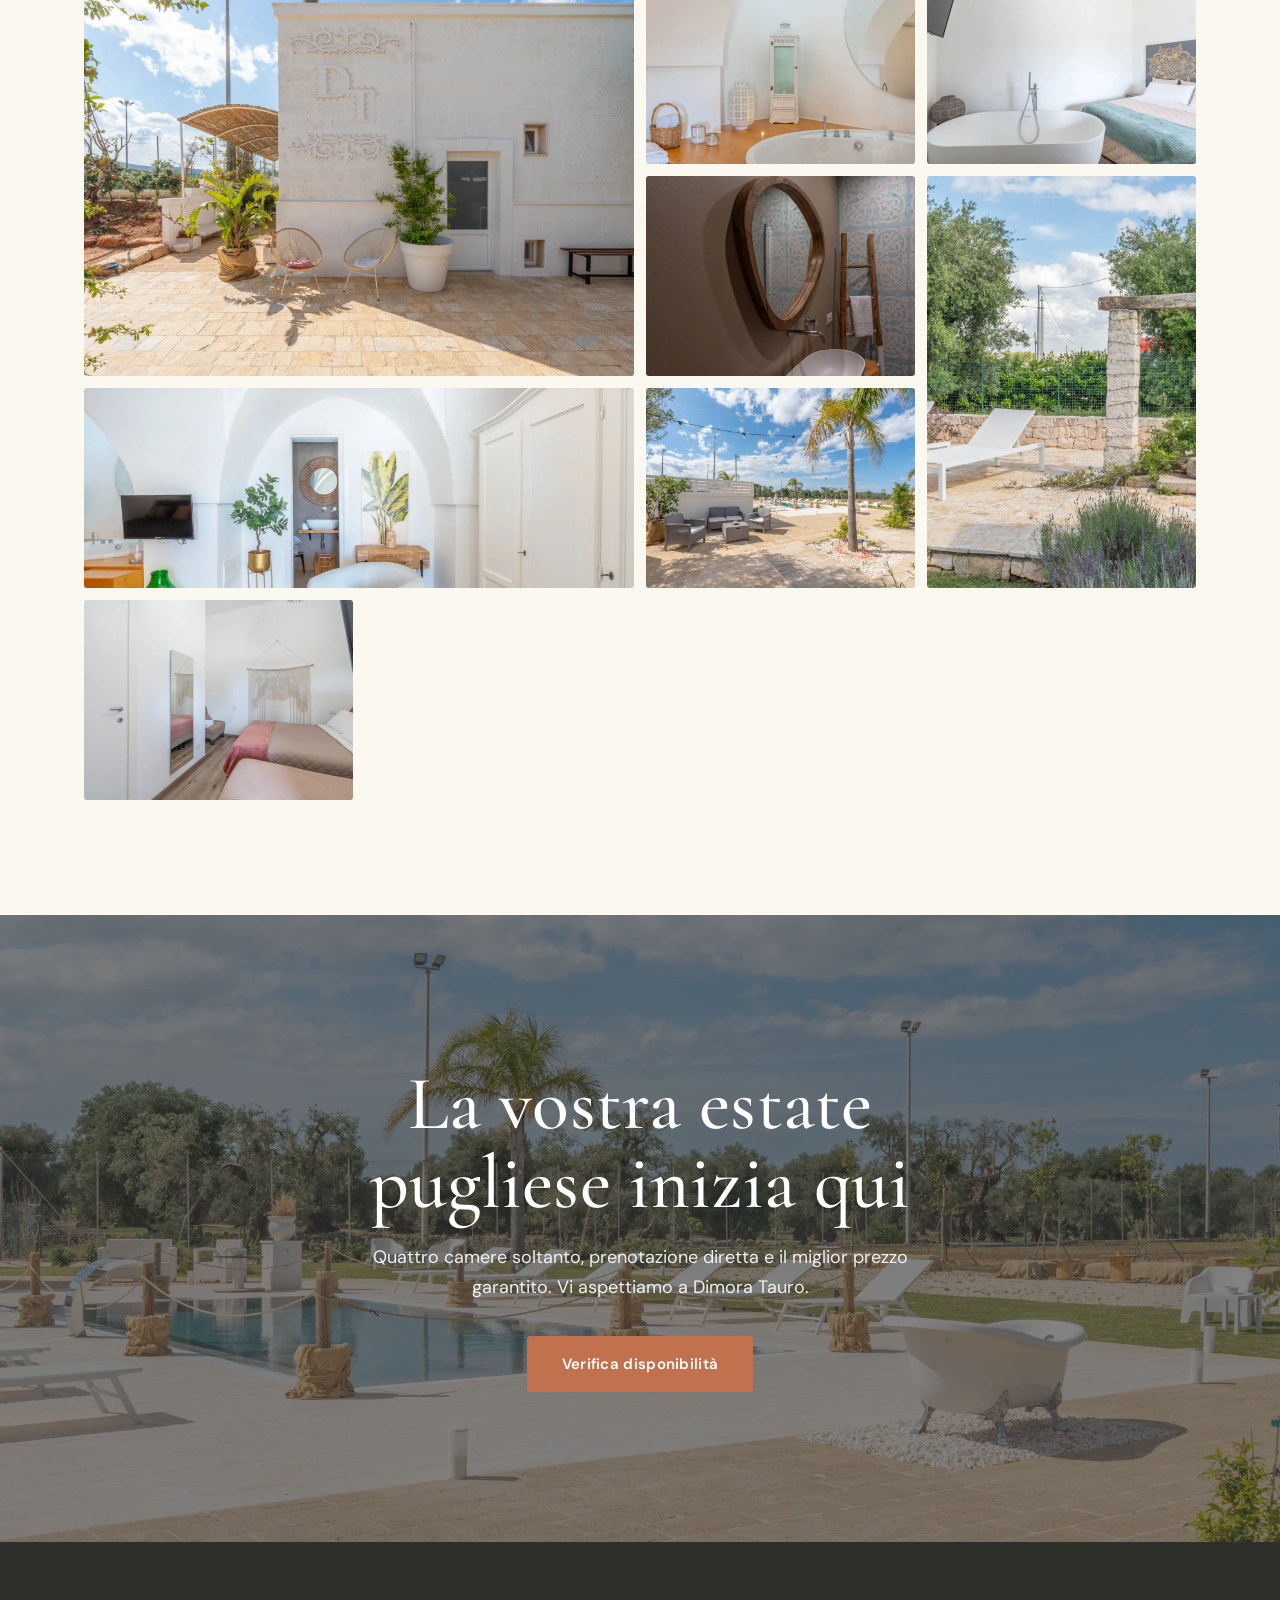
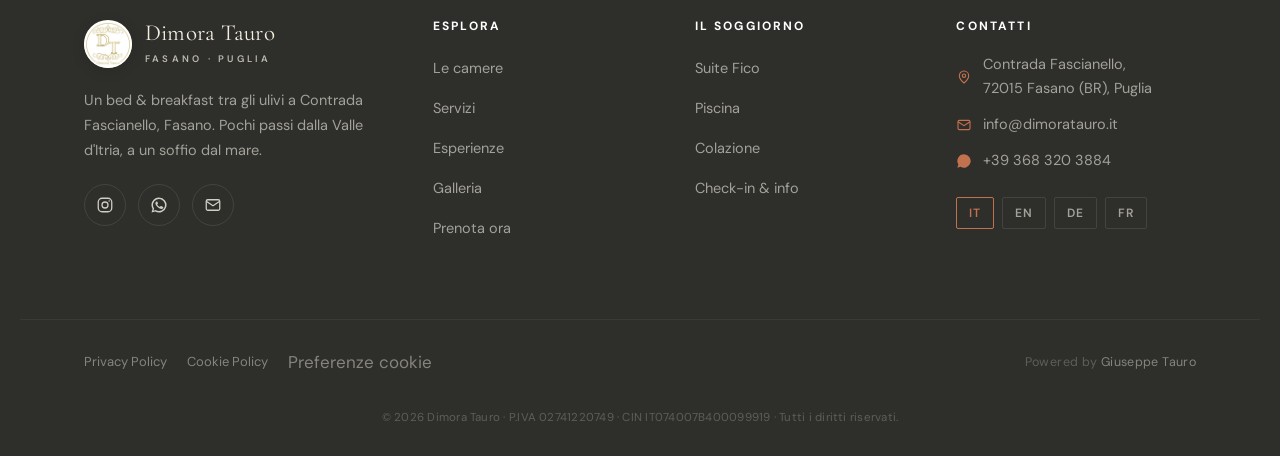
==== commit 042350e7: "Improvinng Lighthouse report" ====
--- a/index.html
+++ b/index.html
@@ -26,7 +26,9 @@
 <meta name="twitter:image" content="https://www.dimoratauro.it/assets/img/pool-hero.webp">
 <link rel="preconnect" href="https://fonts.googleapis.com">
 <link rel="preconnect" href="https://fonts.gstatic.com" crossorigin>
-<link href="https://fonts.googleapis.com/css2?family=Cormorant+Garamond:ital,wght@0,400;0,500;0,600;1,400;1,500&family=Playfair+Display:ital,wght@0,500;0,600;1,500&family=DM+Sans:opsz,wght@9..40,400;9..40,500;9..40,600;9..40,700&display=swap" rel="stylesheet">
+<link rel="preload" as="style" href="https://fonts.googleapis.com/css2?family=Cormorant+Garamond:ital,wght@0,400;0,500;0,600;1,400;1,500&family=Playfair+Display:ital,wght@0,500;0,600;1,500&family=DM+Sans:opsz,wght@9..40,400;9..40,500;9..40,600;9..40,700&display=swap">
+<link href="https://fonts.googleapis.com/css2?family=Cormorant+Garamond:ital,wght@0,400;0,500;0,600;1,400;1,500&family=Playfair+Display:ital,wght@0,500;0,600;1,500&family=DM+Sans:opsz,wght@9..40,400;9..40,500;9..40,600;9..40,700&display=swap" rel="stylesheet" media="print" onload="this.media='all'">
+<noscript><link href="https://fonts.googleapis.com/css2?family=Cormorant+Garamond:ital,wght@0,400;0,500;0,600;1,400;1,500&family=Playfair+Display:ital,wght@0,500;0,600;1,500&family=DM+Sans:opsz,wght@9..40,400;9..40,500;9..40,600;9..40,700&display=swap" rel="stylesheet"></noscript>
 <link rel="preload" as="image" href="assets/img/pool-hero.webp" type="image/webp">
 <link rel="icon" type="image/png" href="assets/img/main-icon.png">
 <link rel="apple-touch-icon" href="assets/img/main-icon.png">
@@ -62,6 +64,58 @@
     {"@type":"LocationFeatureSpecification","name":"Suite con jacuzzi","value":true},
     {"@type":"LocationFeatureSpecification","name":"Parcheggio","value":true}
   ],
+  "aggregateRating": {
+    "@type": "AggregateRating",
+    "ratingValue": "9.4",
+    "bestRating": "10",
+    "worstRating": "1",
+    "reviewCount": "52"
+  },
+  "containsPlace": [
+    {
+      "@type": "HotelRoom",
+      "name": "Camera Ciliegio",
+      "description": "Camera doppia con muri in pietra, arredo vintage, arazzo macramé e bagno privato con stucco.",
+      "occupancy": {"@type": "QuantitativeValue", "maxValue": 2},
+      "amenityFeature": [
+        {"@type": "LocationFeatureSpecification", "name": "Bagno privato", "value": true},
+        {"@type": "LocationFeatureSpecification", "name": "Aria condizionata", "value": true}
+      ]
+    },
+    {
+      "@type": "HotelRoom",
+      "name": "Camera Melograno",
+      "description": "Camera matrimoniale con vasca freestanding, armadio verde salvia, accesso al giardino e nicchie in pietra.",
+      "occupancy": {"@type": "QuantitativeValue", "maxValue": 2},
+      "amenityFeature": [
+        {"@type": "LocationFeatureSpecification", "name": "Vasca freestanding", "value": true},
+        {"@type": "LocationFeatureSpecification", "name": "Bagno privato", "value": true},
+        {"@type": "LocationFeatureSpecification", "name": "Aria condizionata", "value": true}
+      ]
+    },
+    {
+      "@type": "HotelRoom",
+      "name": "Camera Mandarino",
+      "description": "Camera familiare per 4 persone con letto matrimoniale, letti a castello e bagno con piastrelle arabescate.",
+      "occupancy": {"@type": "QuantitativeValue", "maxValue": 4},
+      "amenityFeature": [
+        {"@type": "LocationFeatureSpecification", "name": "Bagno privato", "value": true},
+        {"@type": "LocationFeatureSpecification", "name": "Aria condizionata", "value": true}
+      ]
+    },
+    {
+      "@type": "HotelRoom",
+      "name": "Suite Fico",
+      "description": "Suite con volte a stella, letto matrimoniale a baldacchino, jacuzzi in camera, area soggiorno e veranda privata.",
+      "occupancy": {"@type": "QuantitativeValue", "maxValue": 2},
+      "amenityFeature": [
+        {"@type": "LocationFeatureSpecification", "name": "Jacuzzi", "value": true},
+        {"@type": "LocationFeatureSpecification", "name": "Veranda privata", "value": true},
+        {"@type": "LocationFeatureSpecification", "name": "Bagno privato", "value": true},
+        {"@type": "LocationFeatureSpecification", "name": "Aria condizionata", "value": true}
+      ]
+    }
+  ],
   "sameAs": [
     "https://www.booking.com/hotel/it/dimora-tauro-provincia-di-brindisi.it.html",
     "https://www.google.com/maps/place/Dimora+Tauro+B%26B/"
@@ -79,7 +133,7 @@
 <header class="head" id="head">
   <div class="wrap head__in">
     <a href="#top" class="brand" aria-label="Dimora Tauro">
-      <span class="brand__mark brand__mark--logo" aria-hidden="true"><img src="assets/img/main-icon.webp" alt=""><span>DT</span></span>
+      <span class="brand__mark brand__mark--logo" aria-hidden="true"><img src="assets/img/main-icon.webp" alt="" width="200" height="199"><span>DT</span></span>
       <span><span class="brand__name">Dimora Tauro</span><span class="brand__sub">Fasano · Puglia</span></span>
     </a>
     <nav class="nav" aria-label="Principale">
@@ -123,10 +177,10 @@
 <!-- ============ HERO ============ -->
 <section class="hero" id="top">
   <div class="hero__media" id="heroMedia">
-    <div class="hero__slide is-active"><img src="assets/img/pool-hero.webp" alt="Piscina tra gli ulivi a Dimora Tauro" fetchpriority="high"></div>
-    <div class="hero__slide"><img src="assets/img/fico-living.webp" alt="Suite Fico con volte a stella" loading="lazy"></div>
-    <div class="hero__slide"><img src="assets/img/garden-loungers.webp" alt="Lettini tra lavanda e ulivi" loading="lazy"></div>
-    <div class="hero__slide"><img src="assets/img/patio-lounge.webp" alt="Salotto sotto il pergolato" loading="lazy"></div>
+    <div class="hero__slide is-active"><img src="assets/img/pool-hero.webp" alt="Piscina tra gli ulivi a Dimora Tauro" fetchpriority="high" width="1920" height="1280"></div>
+    <div class="hero__slide"><img src="assets/img/fico-living.webp" alt="Suite Fico con volte a stella" loading="lazy" width="1920" height="1280"></div>
+    <div class="hero__slide"><img src="assets/img/garden-loungers.webp" alt="Lettini tra lavanda e ulivi" loading="lazy" width="1920" height="1280"></div>
+    <div class="hero__slide"><img src="assets/img/patio-lounge.webp" alt="Salotto sotto il pergolato" loading="lazy" width="1920" height="1280"></div>
   </div>
   <div class="hero__scrim"></div>
   <div class="hero__grain"></div>
@@ -177,7 +231,7 @@
       <!-- Ciliegio -->
       <article class="room reveal" style="--rc:#B23A4A">
         <div class="room__media">
-          <img src="assets/img/ciliegio.webp" alt="Camera Ciliegio" loading="lazy">
+          <img src="assets/img/ciliegio.webp" alt="Camera Ciliegio" loading="lazy" width="1200" height="800">
           <span class="room__badge" data-i18n="room.ciliegio.badge">Standard</span>
           <span class="room__fruit">🍒</span>
           <button class="room__photos" data-open-gallery="ciliegio" aria-label="Vedi galleria Ciliegio"><svg viewBox="0 0 24 24" fill="none" stroke="currentColor" stroke-width="1.8"><rect x="3" y="5" width="18" height="14" rx="2"/><circle cx="8.5" cy="10.5" r="1.5"/><polyline points="21 15 16 10 5 19"/></svg><span>5 foto</span></button>
@@ -200,7 +254,7 @@
       <!-- Melograno -->
       <article class="room reveal" style="--rc:#A14C5C">
         <div class="room__media">
-          <img src="assets/img/melograno.webp" alt="Camera Melograno" loading="lazy">
+          <img src="assets/img/melograno.webp" alt="Camera Melograno" loading="lazy" width="1200" height="800">
           <span class="room__badge" data-i18n="room.melograno.badge">Deluxe</span>
           <span class="room__fruit">🌸</span>
           <button class="room__photos" data-open-gallery="melograno" aria-label="Vedi galleria Melograno"><svg viewBox="0 0 24 24" fill="none" stroke="currentColor" stroke-width="1.8"><rect x="3" y="5" width="18" height="14" rx="2"/><circle cx="8.5" cy="10.5" r="1.5"/><polyline points="21 15 16 10 5 19"/></svg><span>8 foto</span></button>
@@ -223,7 +277,7 @@
       <!-- Mandarino -->
       <article class="room reveal" style="--rc:#D98A3D">
         <div class="room__media">
-          <img src="assets/img/mandarino.webp" alt="Camera Mandarino" loading="lazy">
+          <img src="assets/img/mandarino.webp" alt="Camera Mandarino" loading="lazy" width="1200" height="800">
           <span class="room__badge" data-i18n="room.mandarino.badge">Famiglia</span>
           <span class="room__fruit">🍊</span>
           <button class="room__photos" data-open-gallery="mandarino" aria-label="Vedi galleria Mandarino"><svg viewBox="0 0 24 24" fill="none" stroke="currentColor" stroke-width="1.8"><rect x="3" y="5" width="18" height="14" rx="2"/><circle cx="8.5" cy="10.5" r="1.5"/><polyline points="21 15 16 10 5 19"/></svg><span>8 foto</span></button>
@@ -246,7 +300,7 @@
       <!-- Fico -->
       <article class="room reveal" style="--rc:#5E7150">
         <div class="room__media">
-          <img src="assets/img/fico.webp" alt="Suite Fico con jacuzzi" loading="lazy">
+          <img src="assets/img/fico.webp" alt="Suite Fico con jacuzzi" loading="lazy" width="1200" height="800">
           <span class="room__badge" data-i18n="room.fico.badge">Suite ✦</span>
           <span class="room__fruit">🌿</span>
           <button class="room__photos" data-open-gallery="fico" aria-label="Vedi galleria Fico"><svg viewBox="0 0 24 24" fill="none" stroke="currentColor" stroke-width="1.8"><rect x="3" y="5" width="18" height="14" rx="2"/><circle cx="8.5" cy="10.5" r="1.5"/><polyline points="21 15 16 10 5 19"/></svg><span>8 foto</span></button>
@@ -280,7 +334,7 @@
     </div>
     <div class="feat-stack">
       <div class="host-card reveal">
-        <img src="assets/img/marilena.webp" alt="Marilena, proprietaria di Dimora Tauro" loading="lazy">
+        <img src="assets/img/marilena.webp" alt="Marilena, proprietaria di Dimora Tauro" loading="lazy" width="376" height="500">
         <div class="host-card__body">
           <span class="host-card__eyebrow" data-i18n="owner.eyebrow">La proprietaria</span>
           <h3 data-i18n="owner.title">Marilena</h3>
@@ -289,7 +343,7 @@
         </div>
       </div>
       <div class="feat__row reveal">
-        <div class="feat__media"><img src="assets/img/pool-lounge.webp" alt="Piscina tra gli ulivi"><span class="feat__tag" data-i18n="serv.pool.tag">Piscina & relax</span></div>
+        <div class="feat__media"><img src="assets/img/pool-lounge.webp" alt="Piscina tra gli ulivi" width="1920" height="1280"><span class="feat__tag" data-i18n="serv.pool.tag">Piscina & relax</span></div>
         <div class="feat__txt">
           <span class="feat__num" data-i18n="serv.pool.num">01</span>
           <h3 data-i18n="serv.pool.title">Una piscina tra gli ulivi</h3>
@@ -298,7 +352,7 @@
         </div>
       </div>
       <div class="feat__row reveal">
-        <div class="feat__media"><img src="assets/img/fico-jacuzzi.webp" alt="Suite Fico con jacuzzi privata"><span class="feat__tag" data-i18n="serv.fico.tag">Suite Deluxe</span></div>
+        <div class="feat__media"><img src="assets/img/fico-jacuzzi.webp" alt="Suite Fico con jacuzzi privata" width="1200" height="800"><span class="feat__tag" data-i18n="serv.fico.tag">Suite Deluxe</span></div>
         <div class="feat__txt">
           <span class="feat__num" data-i18n="serv.fico.num">02</span>
           <h3 data-i18n="serv.fico.title">La Suite Fico, con jacuzzi privata</h3>
@@ -307,7 +361,7 @@
         </div>
       </div>
       <div class="feat__row reveal">
-        <div class="feat__media"><img src="assets/img/patio-lounge.webp" alt="Colazione sotto il pergolato"><span class="feat__tag" data-i18n="serv.bk.tag">Colazione fatta in casa</span></div>
+        <div class="feat__media"><img src="assets/img/patio-lounge.webp" alt="Colazione sotto il pergolato" width="1920" height="1280"><span class="feat__tag" data-i18n="serv.bk.tag">Colazione fatta in casa</span></div>
         <div class="feat__txt">
           <span class="feat__num" data-i18n="serv.bk.num">03</span>
           <h3 data-i18n="serv.bk.title">Le mattine iniziano lente, sotto il pergolato</h3>
@@ -356,31 +410,31 @@
     <div class="exp__soon reveal">
       <span class="lock"><svg viewBox="0 0 24 24" fill="none" stroke="currentColor" stroke-width="1.7"><path d="M12 21s-7-5.7-7-11a7 7 0 0 1 14 0c0 5.3-7 11-7 11z"/><circle cx="12" cy="10" r="2.5"/></svg></span>
       <div class="exp__soon-copy">
-        <h4 data-i18n="exp.soon.title">Servizi su richiesta</h4>
+        <h3 data-i18n="exp.soon.title">Servizi su richiesta</h3>
         <p data-i18n="exp.soon.desc">Transfer, experience, noleggio auto e servizi beauty: li organizziamo su richiesta con fornitori selezionati.</p>
       </div>
       <span class="badge" data-i18n="exp.soon.badge">Su richiesta</span>
       <div class="exp__service-grid">
         <article class="exp__service">
           <span class="exp__service-ic"><svg viewBox="0 0 24 24" fill="none" stroke="currentColor" stroke-width="1.7"><path d="M5 11l1.5-4.5A2 2 0 0 1 8.4 5h7.2a2 2 0 0 1 1.9 1.5L19 11"/><path d="M5 11h14v5H5z"/><circle cx="8" cy="18" r="1.5"/><circle cx="16" cy="18" r="1.5"/><path d="M2 11h2M20 11h2"/></svg></span>
-          <h5 data-i18n="exp.service.transfer.title">Transfer & noleggio</h5>
+          <h4 data-i18n="exp.service.transfer.title">Transfer & noleggio</h4>
           <p data-i18n="exp.service.transfer.desc">Aeroporti, stazioni, spiagge e borghi con transfer privati, più noleggio auto con più fornitori per ogni data e itinerario.</p>
         </article>
         <a class="exp__service exp__service--link" href="https://3sensi.it/" target="_blank" rel="noopener">
           <span class="exp__service-ic"><svg viewBox="0 0 24 24" fill="none" stroke="currentColor" stroke-width="1.7"><circle cx="6" cy="17" r="3"/><circle cx="18" cy="17" r="3"/><path d="M6 17l4-8h5l3 8M10 9l2 4"/><path d="M17 5l3 3-3 3"/></svg></span>
-          <h5 data-i18n="exp.service.sensi.title">3Sensi outdoor</h5>
+          <h4 data-i18n="exp.service.sensi.title">3Sensi outdoor</h4>
           <p data-i18n="exp.service.sensi.desc">Bici, e-bike, SUP, kayak, sport acquatici, veicoli ed esperienze con consegna in struttura o in spiaggia.</p>
           <span class="exp__service-cta" data-i18n="exp.service.sensi.cta">Scopri 3Sensi</span>
         </a>
         <a class="exp__service exp__service--link" href="https://trullifit.my.canva.site/" target="_blank" rel="noopener">
           <span class="exp__service-ic"><svg viewBox="0 0 24 24" fill="none" stroke="currentColor" stroke-width="1.7"><circle cx="12" cy="4" r="1.8"/><path d="M12 6.5v4.5M9.5 9.5L7 14h4.5M14.5 9.5L17 14h-4.5M9 21l3-6.5 3 6.5"/></svg></span>
-          <h5 data-i18n="serv.trulli.title">Trulli Fit – Wellness Experience</h5>
+          <h4 data-i18n="serv.trulli.title">Trulli Fit – Wellness Experience</h4>
           <p data-i18n="serv.trulli.desc">Pilates, yoga, fitness outdoor, acquagym e sessioni personalizzate: il team di Trulli Fit porta il benessere direttamente in struttura.</p>
           <span class="exp__service-cta" data-i18n="serv.trulli.cta">Scopri Trulli Fit</span>
         </a>
         <article class="exp__service">
           <span class="exp__service-ic"><svg viewBox="0 0 24 24" fill="none" stroke="currentColor" stroke-width="1.7"><path d="M12 3l2.1 4.4L19 8l-3.5 3.4.9 4.8L12 13.8 7.6 16.2l.9-4.8L5 8l4.9-.6z"/><path d="M5 21h14"/></svg></span>
-          <h5 data-i18n="exp.service.beauty.title">Beauty in vacanza</h5>
+          <h4 data-i18n="exp.service.beauty.title">Beauty in vacanza</h4>
           <p data-i18n="exp.service.beauty.desc">Su richiesta prenotiamo parrucchieri ed estetiste per eventi, serate o momenti di relax.</p>
         </article>
       </div>
@@ -409,21 +463,21 @@
       <h2 data-i18n="gal.title">Uno sguardo, prima di partire</h2>
     </div>
     <div class="gal reveal" id="gal">
-      <div class="gal__cell wide tall" data-full="assets/img/facade-dt.webp"><img src="assets/img/facade-dt.webp" alt="Facciata Dimora Tauro"><span class="gal__plus"><svg viewBox="0 0 24 24" fill="none" stroke="currentColor" stroke-width="1.6"><circle cx="11" cy="11" r="7"/><line x1="11" y1="8" x2="11" y2="14"/><line x1="8" y1="11" x2="14" y2="11"/><line x1="16.5" y1="16.5" x2="21" y2="21"/></svg></span></div>
-      <div class="gal__cell" data-full="assets/img/fico-jacuzzi.webp"><img src="assets/img/fico-jacuzzi.webp" alt="Jacuzzi Suite Fico"><span class="gal__plus"><svg viewBox="0 0 24 24" fill="none" stroke="currentColor" stroke-width="1.6"><circle cx="11" cy="11" r="7"/><line x1="11" y1="8" x2="11" y2="14"/><line x1="8" y1="11" x2="14" y2="11"/><line x1="16.5" y1="16.5" x2="21" y2="21"/></svg></span></div>
-      <div class="gal__cell" data-full="assets/img/melograno-bath.webp"><img src="assets/img/melograno-bath.webp" alt="Bagno camera Melograno"><span class="gal__plus"><svg viewBox="0 0 24 24" fill="none" stroke="currentColor" stroke-width="1.6"><circle cx="11" cy="11" r="7"/><line x1="11" y1="8" x2="11" y2="14"/><line x1="8" y1="11" x2="14" y2="11"/><line x1="16.5" y1="16.5" x2="21" y2="21"/></svg></span></div>
-      <div class="gal__cell" data-full="assets/img/mandarino-bath.webp"><img src="assets/img/mandarino-bath.webp" alt="Dettaglio bagno Mandarino"><span class="gal__plus"><svg viewBox="0 0 24 24" fill="none" stroke="currentColor" stroke-width="1.6"><circle cx="11" cy="11" r="7"/><line x1="11" y1="8" x2="11" y2="14"/><line x1="8" y1="11" x2="14" y2="11"/><line x1="16.5" y1="16.5" x2="21" y2="21"/></svg></span></div>
-      <div class="gal__cell tall" data-full="assets/img/garden-loungers.webp"><img src="assets/img/garden-loungers.webp" alt="Lettini in giardino"><span class="gal__plus"><svg viewBox="0 0 24 24" fill="none" stroke="currentColor" stroke-width="1.6"><circle cx="11" cy="11" r="7"/><line x1="11" y1="8" x2="11" y2="14"/><line x1="8" y1="11" x2="14" y2="11"/><line x1="16.5" y1="16.5" x2="21" y2="21"/></svg></span></div>
-      <div class="gal__cell wide" data-full="assets/img/fico-living.webp"><img src="assets/img/fico-living.webp" alt="Living Suite Fico"><span class="gal__plus"><svg viewBox="0 0 24 24" fill="none" stroke="currentColor" stroke-width="1.6"><circle cx="11" cy="11" r="7"/><line x1="11" y1="8" x2="11" y2="14"/><line x1="8" y1="11" x2="14" y2="11"/><line x1="16.5" y1="16.5" x2="21" y2="21"/></svg></span></div>
-      <div class="gal__cell" data-full="assets/img/pool-lounge.webp"><img src="assets/img/pool-lounge.webp" alt="Area piscina"><span class="gal__plus"><svg viewBox="0 0 24 24" fill="none" stroke="currentColor" stroke-width="1.6"><circle cx="11" cy="11" r="7"/><line x1="11" y1="8" x2="11" y2="14"/><line x1="8" y1="11" x2="14" y2="11"/><line x1="16.5" y1="16.5" x2="21" y2="21"/></svg></span></div>
-      <div class="gal__cell" data-full="assets/img/ciliegio.webp"><img src="assets/img/ciliegio.webp" alt="Camera Ciliegio"><span class="gal__plus"><svg viewBox="0 0 24 24" fill="none" stroke="currentColor" stroke-width="1.6"><circle cx="11" cy="11" r="7"/><line x1="11" y1="8" x2="11" y2="14"/><line x1="8" y1="11" x2="14" y2="11"/><line x1="16.5" y1="16.5" x2="21" y2="21"/></svg></span></div>
+      <div class="gal__cell wide tall" data-full="assets/img/facade-dt.webp"><img src="assets/img/facade-dt.webp" alt="Facciata Dimora Tauro" width="1920" height="1280"><span class="gal__plus"><svg viewBox="0 0 24 24" fill="none" stroke="currentColor" stroke-width="1.6"><circle cx="11" cy="11" r="7"/><line x1="11" y1="8" x2="11" y2="14"/><line x1="8" y1="11" x2="14" y2="11"/><line x1="16.5" y1="16.5" x2="21" y2="21"/></svg></span></div>
+      <div class="gal__cell" data-full="assets/img/fico-jacuzzi.webp"><img src="assets/img/fico-jacuzzi.webp" alt="Jacuzzi Suite Fico" width="1200" height="800"><span class="gal__plus"><svg viewBox="0 0 24 24" fill="none" stroke="currentColor" stroke-width="1.6"><circle cx="11" cy="11" r="7"/><line x1="11" y1="8" x2="11" y2="14"/><line x1="8" y1="11" x2="14" y2="11"/><line x1="16.5" y1="16.5" x2="21" y2="21"/></svg></span></div>
+      <div class="gal__cell" data-full="assets/img/melograno-bath.webp"><img src="assets/img/melograno-bath.webp" alt="Bagno camera Melograno" width="1200" height="800"><span class="gal__plus"><svg viewBox="0 0 24 24" fill="none" stroke="currentColor" stroke-width="1.6"><circle cx="11" cy="11" r="7"/><line x1="11" y1="8" x2="11" y2="14"/><line x1="8" y1="11" x2="14" y2="11"/><line x1="16.5" y1="16.5" x2="21" y2="21"/></svg></span></div>
+      <div class="gal__cell" data-full="assets/img/mandarino-bath.webp"><img src="assets/img/mandarino-bath.webp" alt="Dettaglio bagno Mandarino" width="1200" height="800"><span class="gal__plus"><svg viewBox="0 0 24 24" fill="none" stroke="currentColor" stroke-width="1.6"><circle cx="11" cy="11" r="7"/><line x1="11" y1="8" x2="11" y2="14"/><line x1="8" y1="11" x2="14" y2="11"/><line x1="16.5" y1="16.5" x2="21" y2="21"/></svg></span></div>
+      <div class="gal__cell tall" data-full="assets/img/garden-loungers.webp"><img src="assets/img/garden-loungers.webp" alt="Lettini in giardino" width="1920" height="1280"><span class="gal__plus"><svg viewBox="0 0 24 24" fill="none" stroke="currentColor" stroke-width="1.6"><circle cx="11" cy="11" r="7"/><line x1="11" y1="8" x2="11" y2="14"/><line x1="8" y1="11" x2="14" y2="11"/><line x1="16.5" y1="16.5" x2="21" y2="21"/></svg></span></div>
+      <div class="gal__cell wide" data-full="assets/img/fico-living.webp"><img src="assets/img/fico-living.webp" alt="Living Suite Fico" width="1920" height="1280"><span class="gal__plus"><svg viewBox="0 0 24 24" fill="none" stroke="currentColor" stroke-width="1.6"><circle cx="11" cy="11" r="7"/><line x1="11" y1="8" x2="11" y2="14"/><line x1="8" y1="11" x2="14" y2="11"/><line x1="16.5" y1="16.5" x2="21" y2="21"/></svg></span></div>
+      <div class="gal__cell" data-full="assets/img/pool-lounge.webp"><img src="assets/img/pool-lounge.webp" alt="Area piscina" width="1920" height="1280"><span class="gal__plus"><svg viewBox="0 0 24 24" fill="none" stroke="currentColor" stroke-width="1.6"><circle cx="11" cy="11" r="7"/><line x1="11" y1="8" x2="11" y2="14"/><line x1="8" y1="11" x2="14" y2="11"/><line x1="16.5" y1="16.5" x2="21" y2="21"/></svg></span></div>
+      <div class="gal__cell" data-full="assets/img/ciliegio.webp"><img src="assets/img/ciliegio.webp" alt="Camera Ciliegio" width="1200" height="800"><span class="gal__plus"><svg viewBox="0 0 24 24" fill="none" stroke="currentColor" stroke-width="1.6"><circle cx="11" cy="11" r="7"/><line x1="11" y1="8" x2="11" y2="14"/><line x1="8" y1="11" x2="14" y2="11"/><line x1="16.5" y1="16.5" x2="21" y2="21"/></svg></span></div>
     </div>
   </div>
 </section>
 
 <!-- ============ CTA BAND ============ -->
 <section class="band" id="contatti">
-  <img src="assets/img/pool-hero.webp" alt="">
+  <img src="assets/img/pool-hero.webp" alt="" width="1920" height="1280">
   <div class="wrap band__in reveal">
     <h2 data-i18n="band.title">La vostra estate pugliese inizia qui</h2>
     <p data-i18n="band.sub">Quattro camere soltanto, prenotazione diretta e il miglior prezzo garantito.</p>
@@ -435,7 +489,7 @@
 <footer class="foot">
   <div class="wrap foot__top">
     <div class="foot__brand">
-      <a href="#top" class="brand"><span class="brand__mark brand__mark--logo" aria-hidden="true"><img src="assets/img/main-icon.webp" alt=""><span>DT</span></span><span><span class="brand__name">Dimora Tauro</span><span class="brand__sub">Fasano · Puglia</span></span></a>
+      <a href="#top" class="brand"><span class="brand__mark brand__mark--logo" aria-hidden="true"><img src="assets/img/main-icon.webp" alt="" width="200" height="199"><span>DT</span></span><span><span class="brand__name">Dimora Tauro</span><span class="brand__sub">Fasano · Puglia</span></span></a>
       <p data-i18n="foot.claim">Un bed & breakfast tra gli ulivi a Contrada Fascianello, Fasano.</p>
       <div class="foot__social">
         <a href="https://instagram.com/dimora_tauro" target="_blank" rel="noopener" aria-label="Instagram"><svg viewBox="0 0 24 24" fill="none" stroke="currentColor" stroke-width="1.7"><rect x="3" y="3" width="18" height="18" rx="5"/><circle cx="12" cy="12" r="4"/><circle cx="17.5" cy="6.5" r="1" fill="currentColor" stroke="none"/></svg></a>
@@ -444,7 +498,7 @@
       </div>
     </div>
     <div>
-      <h5 data-i18n="foot.explore">Esplora</h5>
+      <h3 data-i18n="foot.explore">Esplora</h3>
       <ul>
         <li><a href="#camere" data-i18n="foot.link.rooms">Le camere</a></li>
         <li><a href="#servizi" data-i18n="foot.link.services">Servizi</a></li>
@@ -454,7 +508,7 @@
       </ul>
     </div>
     <div>
-      <h5 data-i18n="foot.stay">Il soggiorno</h5>
+      <h3 data-i18n="foot.stay">Il soggiorno</h3>
       <ul>
         <li><a data-open-booking="fico" data-i18n="foot.link.suite">Suite Fico</a></li>
         <li><a href="#servizi" data-i18n="foot.link.pool">Piscina</a></li>
@@ -463,7 +517,7 @@
       </ul>
     </div>
     <div class="foot__contact">
-      <h5 data-i18n="foot.contactT">Contatti</h5>
+      <h3 data-i18n="foot.contactT">Contatti</h3>
       <ul>
         <li><a href="https://maps.app.goo.gl/sK5fYBP3H5RDXFDs8" target="_blank" rel="noopener"><svg viewBox="0 0 24 24" fill="none" stroke="currentColor" stroke-width="1.7"><path d="M12 21s-7-5.7-7-11a7 7 0 0 1 14 0c0 5.3-7 11-7 11z"/><circle cx="12" cy="10" r="2.5"/></svg><span data-i18n-html="foot.address">Contrada Fascianello,<br>72015 Fasano (BR), Puglia</span></a></li>
         <li><a href="mailto:info@dimoratauro.it"><svg viewBox="0 0 24 24" fill="none" stroke="currentColor" stroke-width="1.7"><rect x="3" y="5" width="18" height="14" rx="2"/><path d="M3 7l9 6 9-6"/></svg>info@dimoratauro.it</a></li>
@@ -571,9 +625,9 @@
     </div>
     <div class="modal__body">
       <div class="bk-grid">
-        <div class="bk-field bk-date"><label data-i18n="bk.checkin">Check-in</label><input type="text" id="bkIn" readonly inputmode="none" autocomplete="off"></div>
-        <div class="bk-field bk-date"><label data-i18n="bk.checkout">Check-out</label><input type="text" id="bkOut" readonly inputmode="none" autocomplete="off"></div>
-        <div class="bk-field"><label data-i18n="bk.guests">Ospiti</label>
+        <div class="bk-field bk-date"><label for="bkIn" data-i18n="bk.checkin">Check-in</label><input type="text" id="bkIn" readonly inputmode="none" autocomplete="off"></div>
+        <div class="bk-field bk-date"><label for="bkOut" data-i18n="bk.checkout">Check-out</label><input type="text" id="bkOut" readonly inputmode="none" autocomplete="off"></div>
+        <div class="bk-field"><label for="bkGuests" data-i18n="bk.guests">Ospiti</label>
           <select id="bkGuests">
             <option value="1" data-i18n="bk.g1">1 ospite</option>
             <option value="2" selected data-i18n="bk.g2">2 ospiti</option>
@@ -581,7 +635,7 @@
             <option value="4" data-i18n="bk.g4">4 ospiti</option>
           </select>
         </div>
-        <div class="bk-field"><label data-i18n="bk.room">Camera</label>
+        <div class="bk-field"><label for="bkRoom" data-i18n="bk.room">Camera</label>
           <select id="bkRoom">
             <option value="any" data-i18n="bk.roomAny">Qualsiasi camera</option>
             <option value="ciliegio">Ciliegio</option>
--- a/assets/styles.css
+++ b/assets/styles.css
@@ -306,7 +306,7 @@
   display:grid;grid-template-columns:40px 1fr auto;align-items:start;gap:18px 28px;padding:28px 30px;box-shadow:var(--shadow-s)}
 .exp__soon .lock{width:40px;height:40px;border-radius:50%;background:var(--cream);display:grid;place-items:center;color:var(--olive);flex:none}
 .exp__soon .lock svg{width:19px;height:19px}
-.exp__soon h4{font-size:22px}
+.exp__soon h3{font-size:22px}
 .exp__soon p{margin:3px 0 0;color:var(--graphite-soft);font-size:14.5px}
 .exp__soon .badge{background:var(--olive);color:#fff;font-size:11px;font-weight:700;
   letter-spacing:.1em;text-transform:uppercase;padding:8px 14px;border-radius:2px}
@@ -320,7 +320,7 @@
 .exp__service-ic{width:52px;height:52px;border-radius:14px;background:var(--olive);display:grid;place-items:center;
   color:#fff;flex:none;margin-bottom:22px}
 .exp__service-ic svg{width:22px;height:22px}
-.exp__service h5{font-family:var(--serif);font-size:19px;font-style:italic;font-weight:400;letter-spacing:0;
+.exp__service h4{font-family:var(--serif);font-size:19px;font-style:italic;font-weight:400;letter-spacing:0;
   text-transform:none;color:var(--graphite);margin:0 0 10px;line-height:1.25}
 .exp__service p{font-size:13.5px;line-height:1.7;margin:0 0 20px;color:var(--graphite-soft);flex:1}
 .exp__service-cta{color:var(--accent);font-size:11.5px;font-weight:700;letter-spacing:.1em;text-transform:uppercase;margin-top:auto}
@@ -404,7 +404,7 @@
 .foot__top{display:grid;grid-template-columns:1.4fr 1fr 1fr 1.1fr;gap:44px;padding-block:78px}
 .foot__brand .brand{color:var(--cream)}
 .foot__brand p{margin:20px 0 0;font-size:14.5px;line-height:1.7;color:#a3a199;max-width:30ch}
-.foot h5{font-family:var(--sans);font-size:12px;font-weight:700;letter-spacing:.18em;text-transform:uppercase;
+.foot h3{font-family:var(--sans);font-size:12px;font-weight:700;letter-spacing:.18em;text-transform:uppercase;
   color:#fff;margin:0 0 20px}
 .foot ul{list-style:none;margin:0;padding:0;display:flex;flex-direction:column;gap:12px}
 .foot a{color:#a3a199;font-size:14.5px;transition:.3s}
